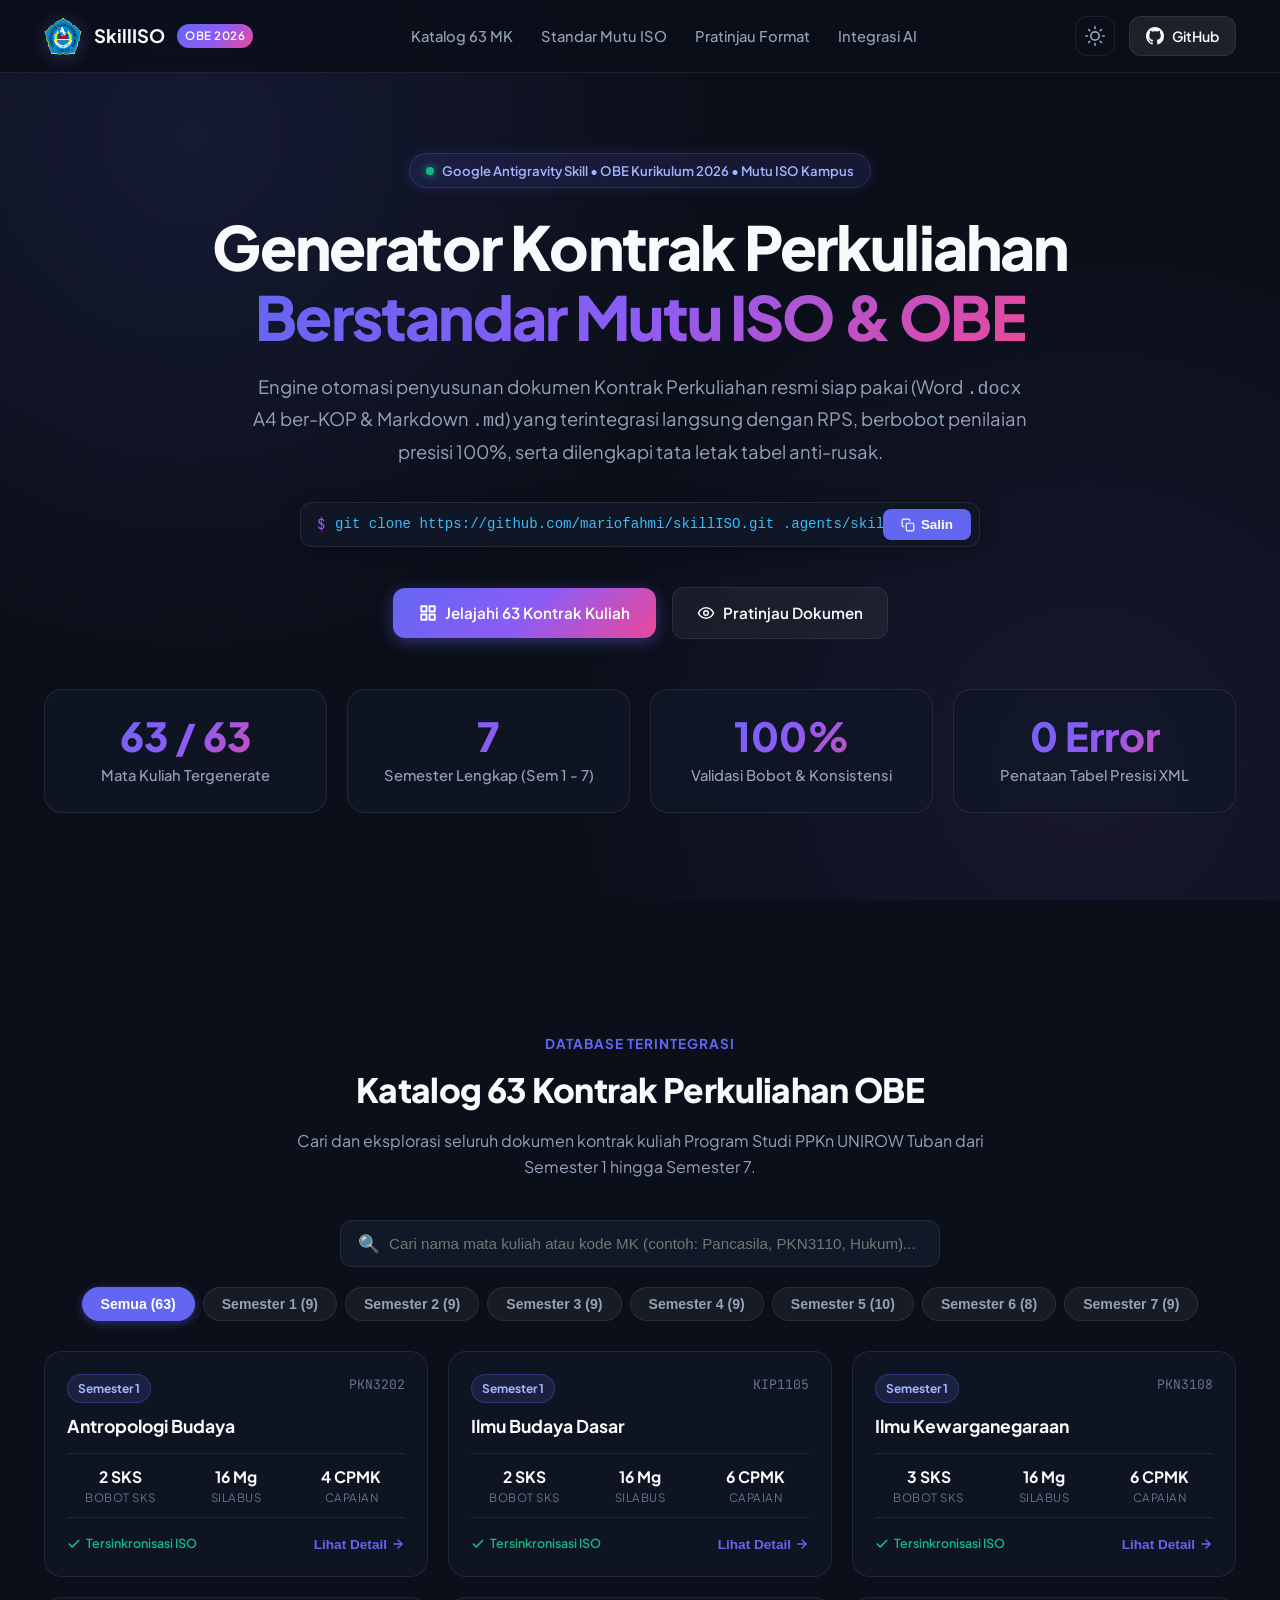
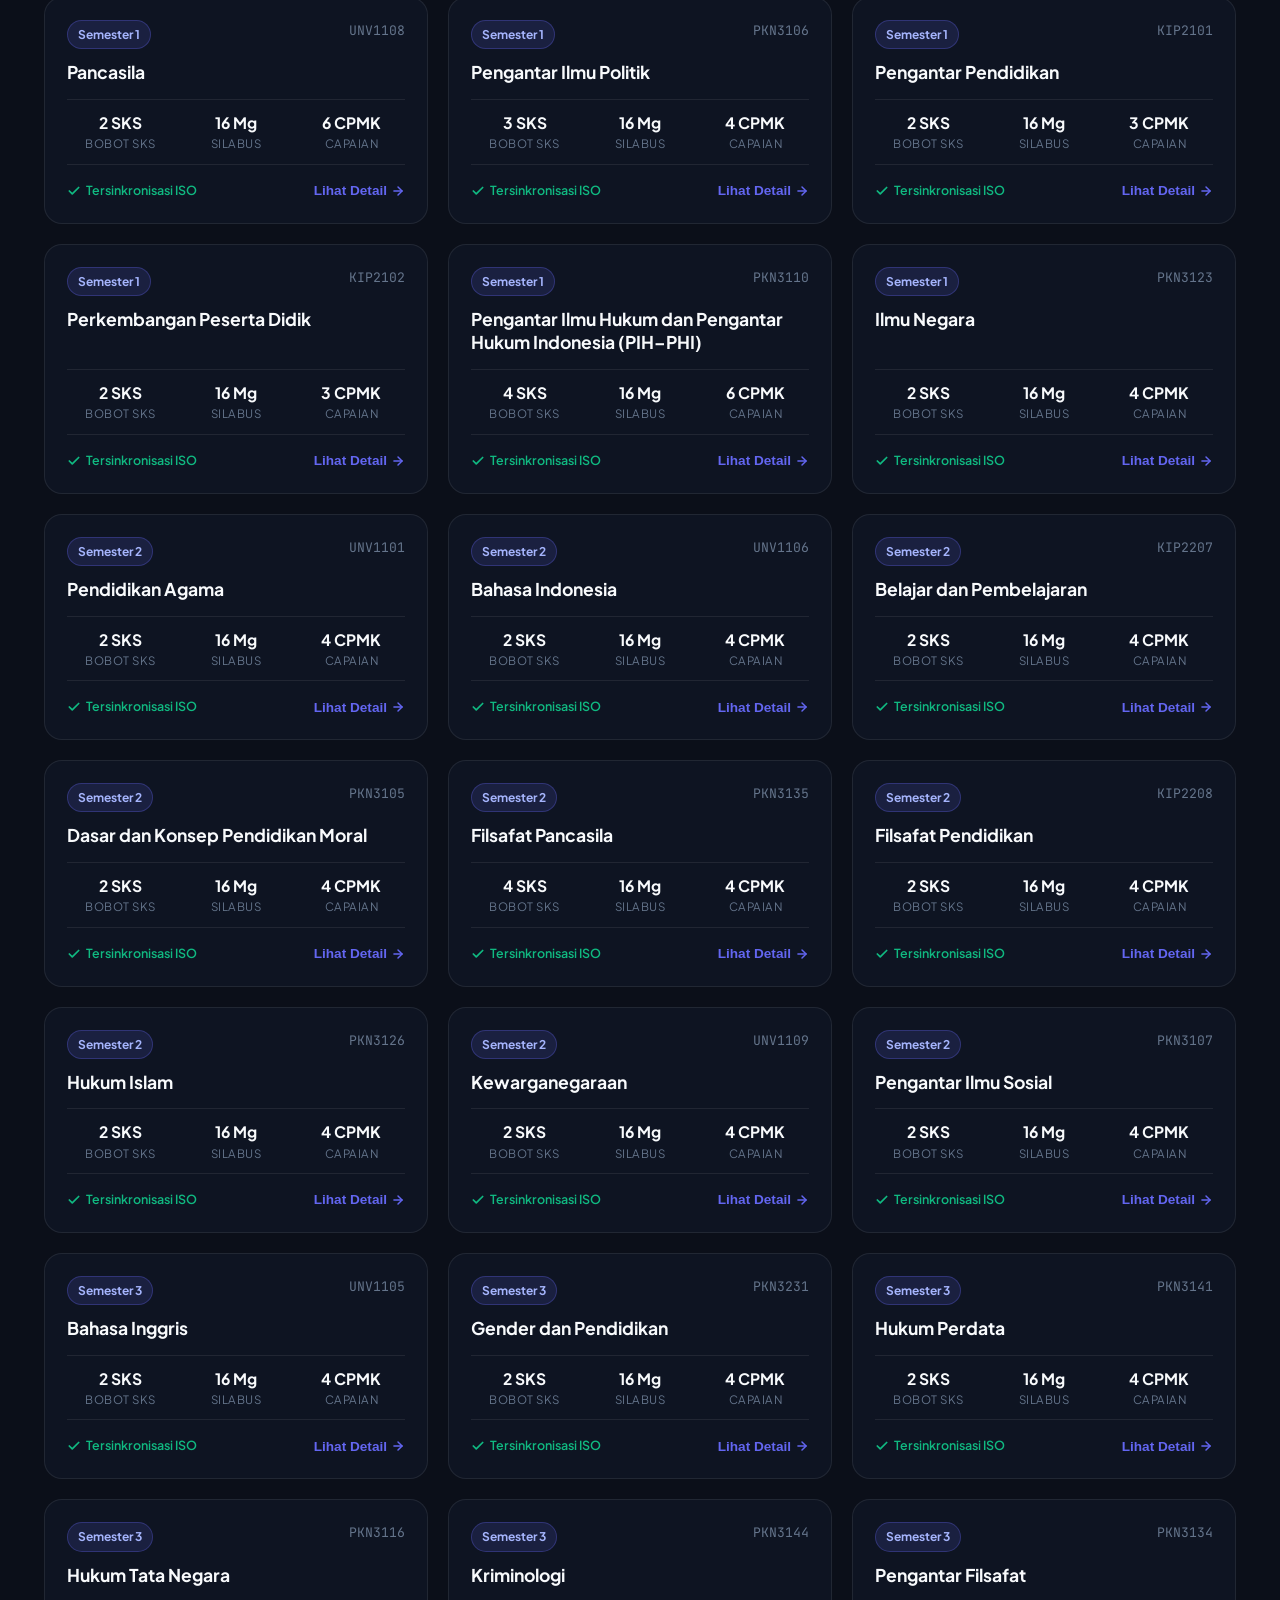
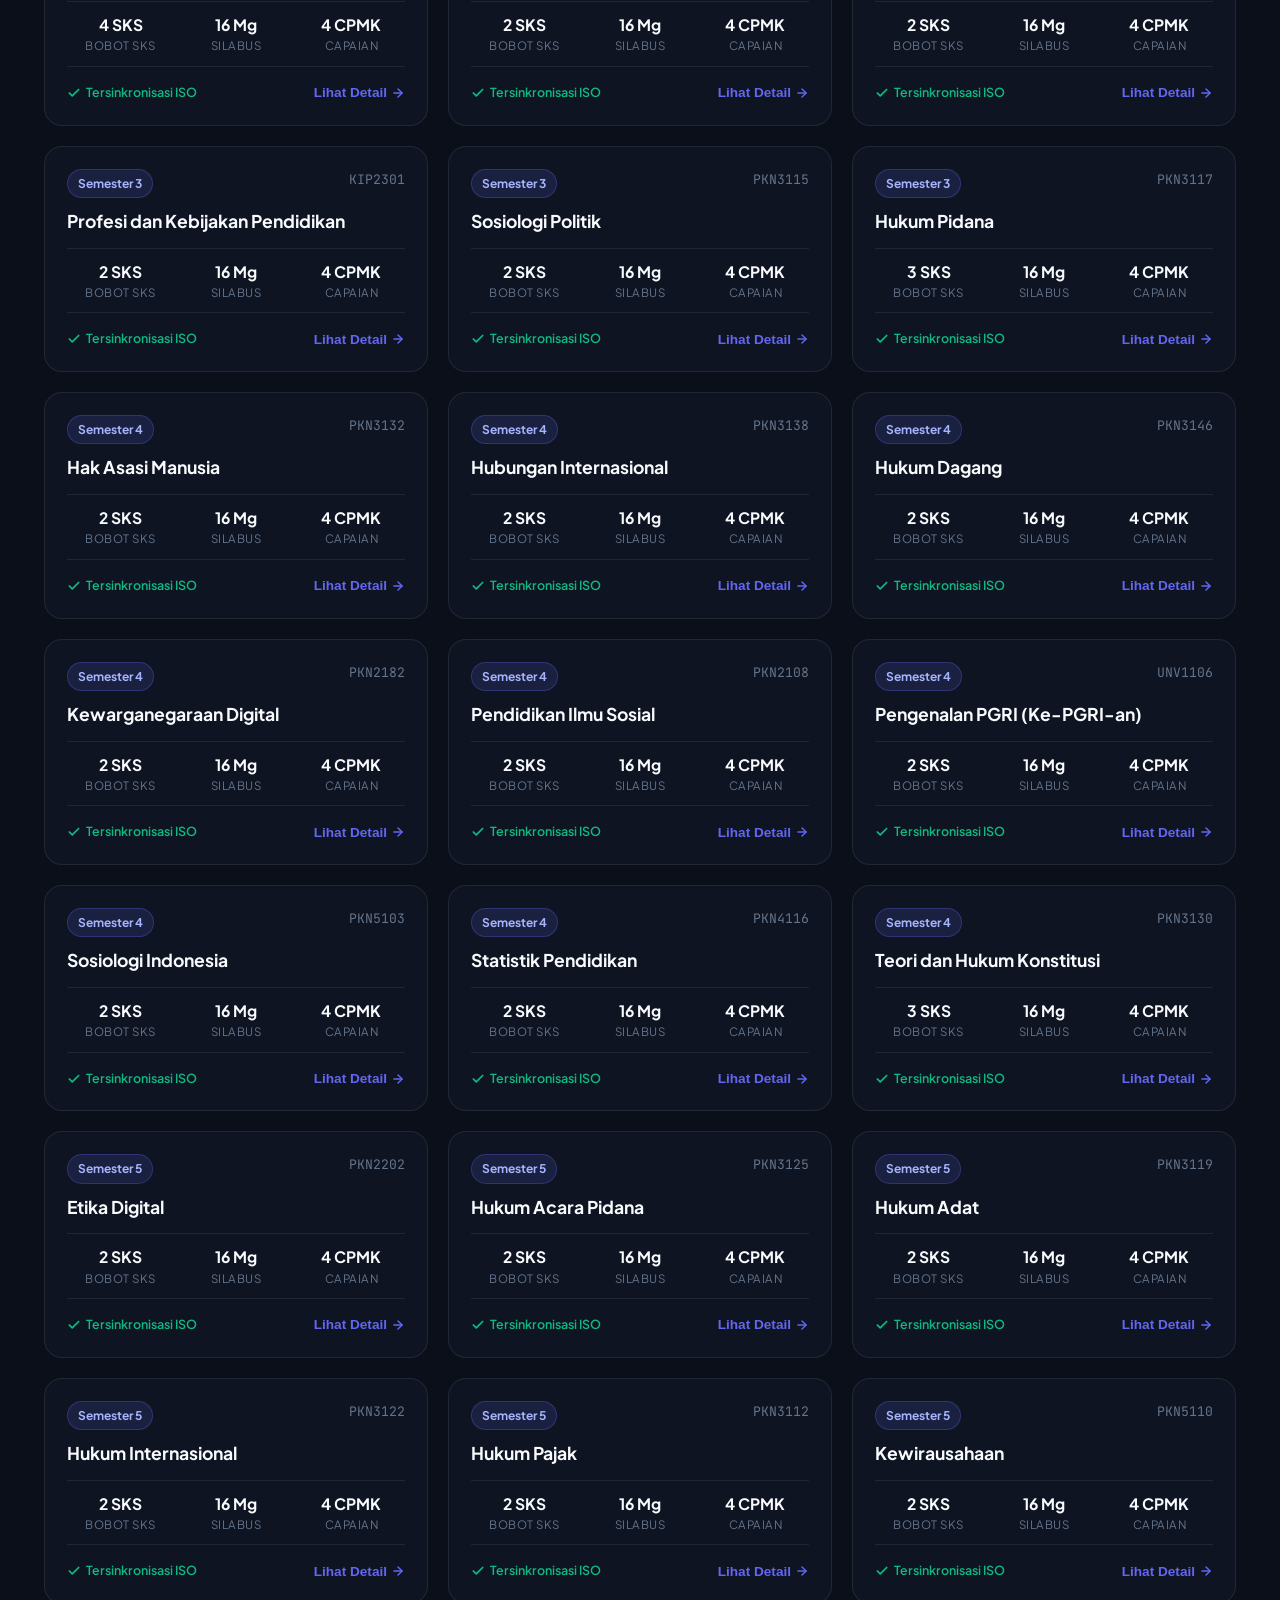
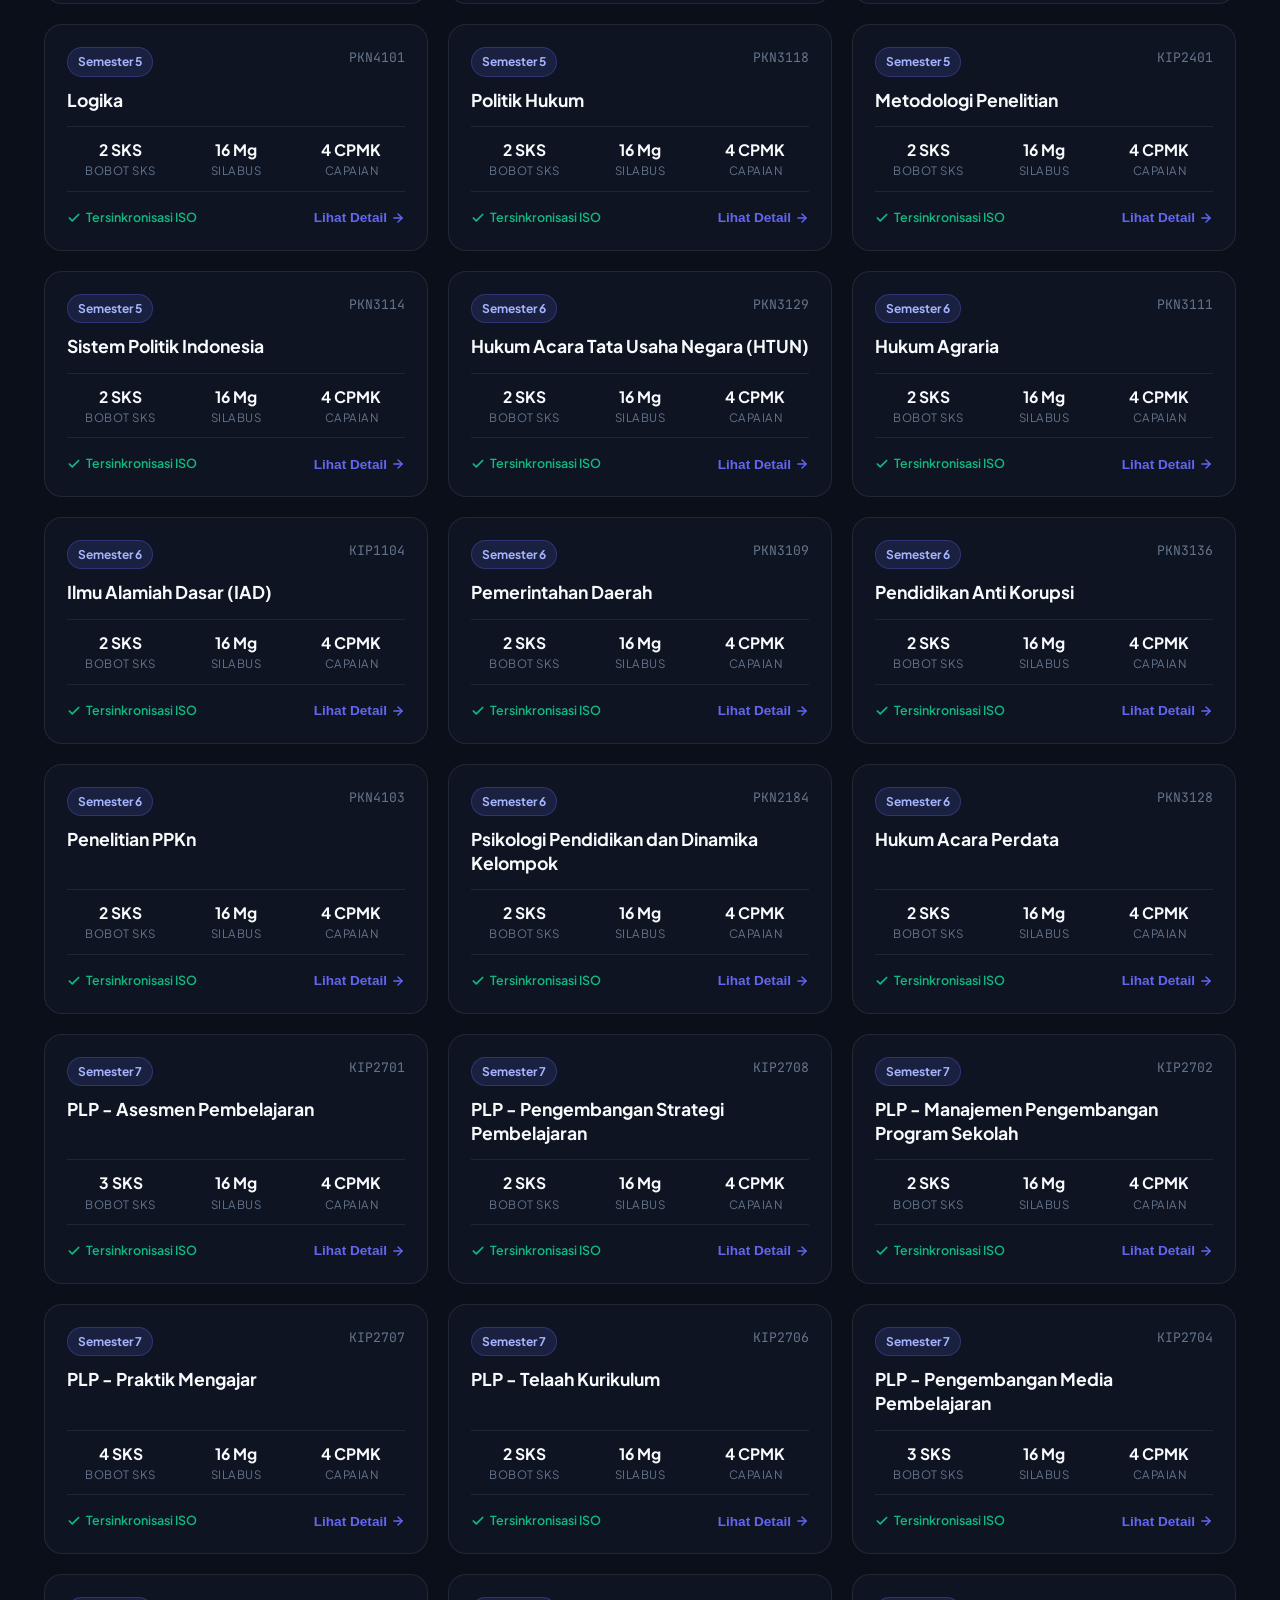
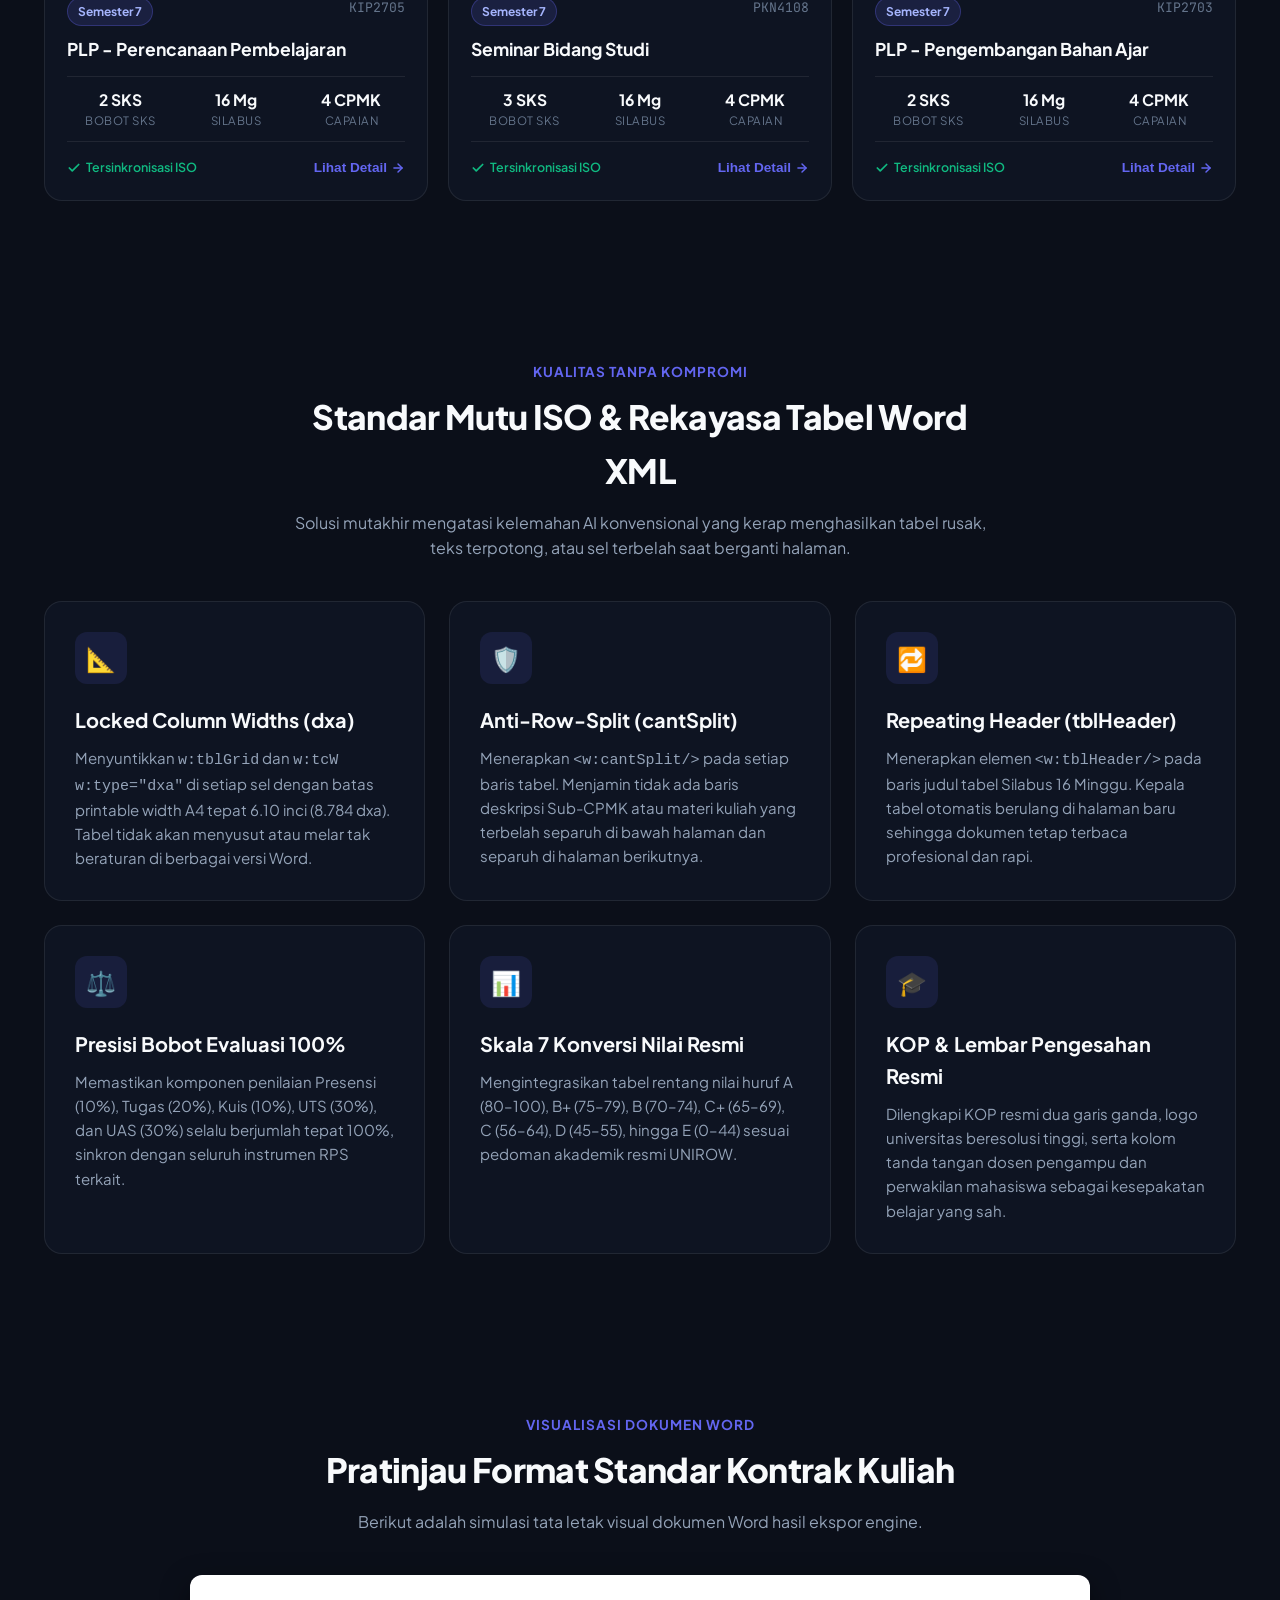
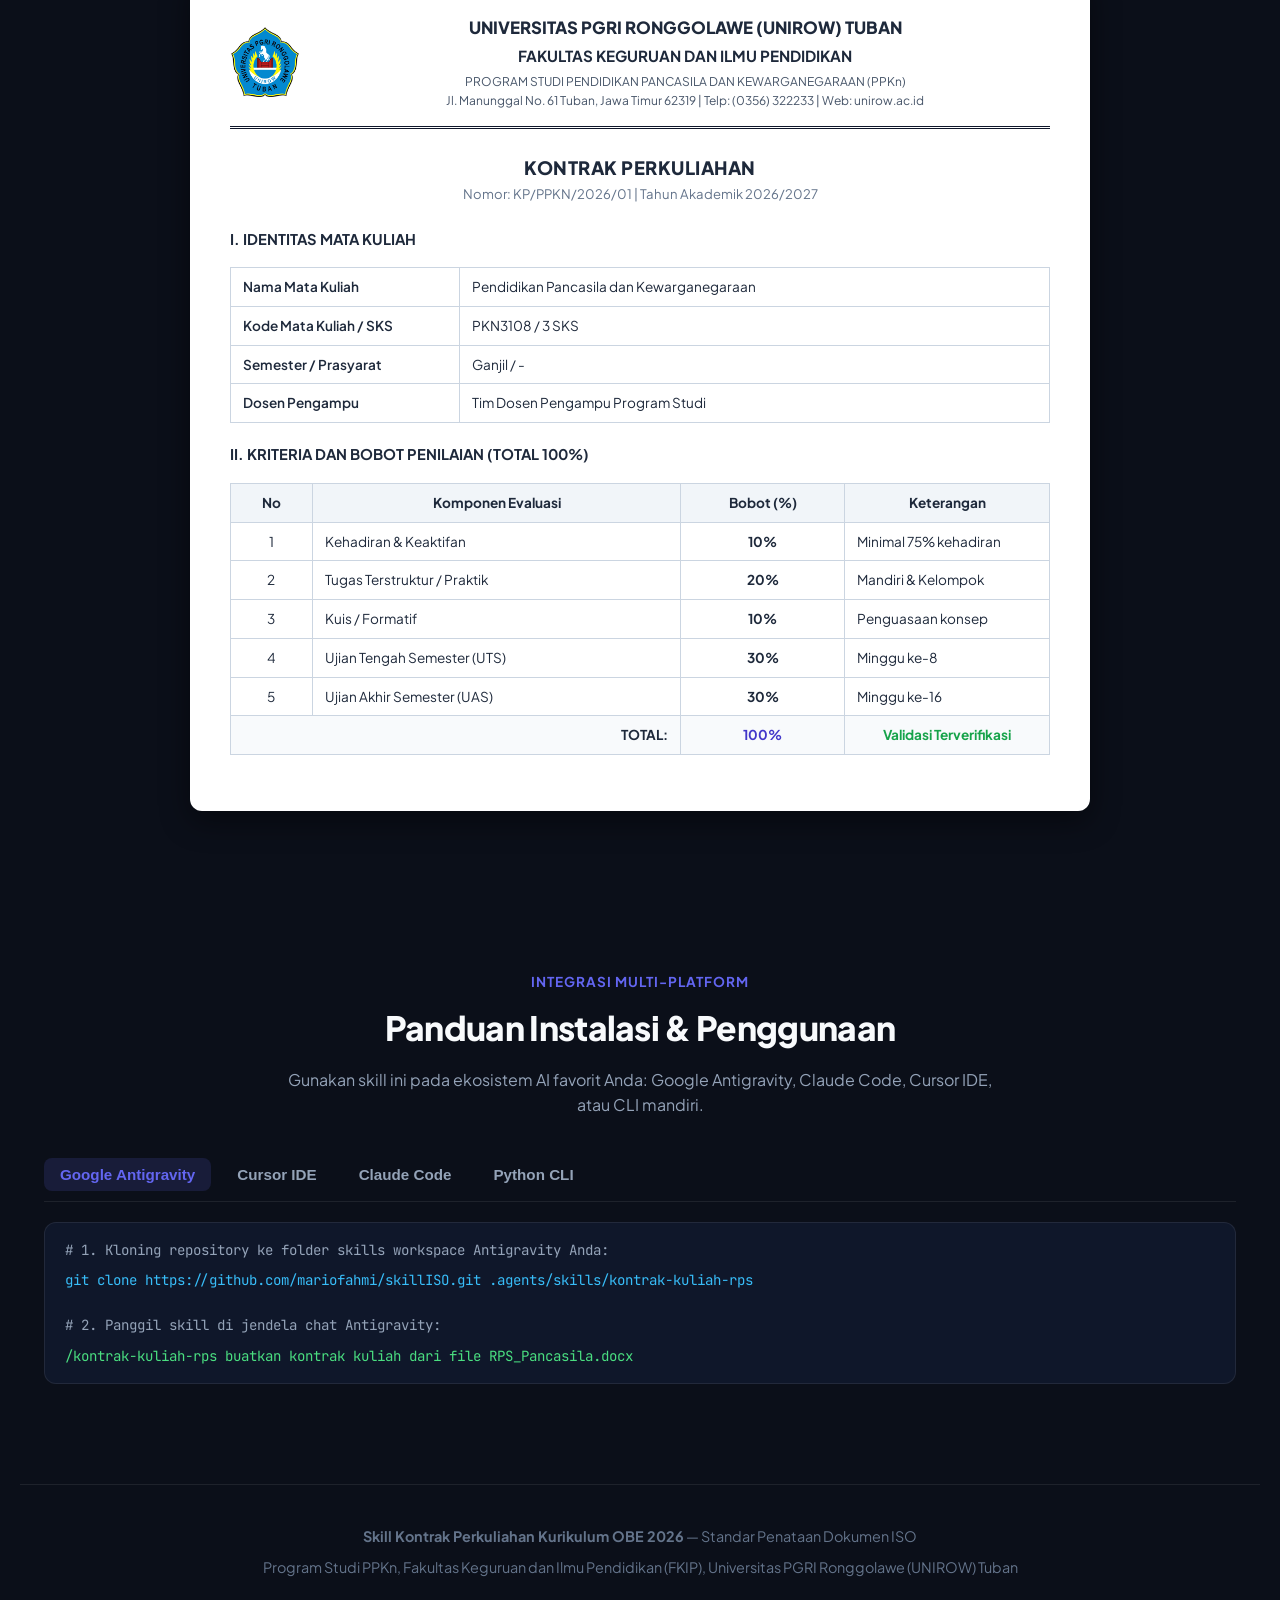
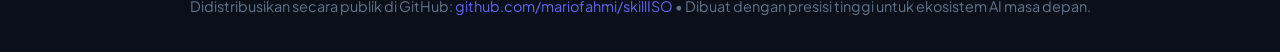
==== index.html @ 3cdfdacb "feat: deploy modern interactive web portal for skillISO to GitHub Pages" ====
<!DOCTYPE html>
<html lang="id" data-theme="dark">
<head>
  <meta charset="UTF-8">
  <meta name="viewport" content="width=device-width, initial-scale=1.0">
  <title>Skill Kontrak Perkuliahan OBE 2026 | Standar ISO UNIROW Tuban</title>
  <meta name="description" content="Skill Antigravity & AI Assistant untuk menyusun Dokumen Kontrak Perkuliahan OBE Kurikulum 2026 berstandar ISO dengan format Word XML presisi & Markdown selaras RPS.">
  
  <!-- Google Fonts -->
  <link rel="preconnect" href="https://fonts.googleapis.com">
  <link rel="preconnect" href="https://fonts.gstatic.com" crossorigin>
  <link href="https://fonts.googleapis.com/css2?family=JetBrains+Mono:wght@400;500;600&family=Plus+Jakarta+Sans:wght@400;500;600;700;800&display=swap" rel="stylesheet">
  
  <link rel="stylesheet" href="style.css">
</head>
<body>

  <!-- Navigation Bar -->
  <nav class="navbar">
    <div class="container nav-container">
      <a href="#" class="brand">
        <img src="assets/logo_unirow.png" alt="Logo UNIROW" class="brand-logo" onerror="this.style.display='none'">
        <span>SkillISO</span>
        <span class="brand-badge">OBE 2026</span>
      </a>

      <ul class="nav-links">
        <li><a href="#katalog">Katalog 63 MK</a></li>
        <li><a href="#standar-iso">Standar Mutu ISO</a></li>
        <li><a href="#pratinjau">Pratinjau Format</a></li>
        <li><a href="#panduan-ai">Integrasi AI</a></li>
      </ul>

      <div class="nav-actions">
        <button id="themeToggle" class="btn-icon" aria-label="Toggle Theme" type="button">
          <!-- Moon Icon SVG -->
          <svg width="20" height="20" viewBox="0 0 24 24" fill="none" stroke="currentColor" stroke-width="2" stroke-linecap="round" stroke-linejoin="round"><path d="M21 12.79A9 9 0 1 1 11.21 3 7 7 0 0 0 21 12.79z"></path></svg>
        </button>
        <a href="https://github.com/mariofahmi/skillISO" target="_blank" rel="noopener noreferrer" class="btn-github">
          <svg width="18" height="18" viewBox="0 0 24 24" fill="currentColor"><path d="M12 0C5.37 0 0 5.37 0 12c0 5.31 3.435 9.795 8.205 11.385.6.105.825-.255.825-.57 0-.285-.015-1.23-.015-2.235-3.015.555-3.795-.735-4.035-1.41-.135-.345-.72-1.41-1.23-1.695-.42-.225-1.02-.78-.015-.795.945-.015 1.62.87 1.845 1.23 1.08 1.815 2.805 1.305 3.495.99.105-.78.42-1.305.765-1.605-2.67-.3-5.46-1.335-5.46-5.925 0-1.305.465-2.385 1.23-3.225-.12-.3-.54-1.53.12-3.18 0 0 1.005-.315 3.3 1.23.96-.27 1.98-.405 3-.405s2.04.135 3 .405c2.295-1.56 3.3-1.23 3.3-1.23.66 1.65.24 2.88.12 3.18.765.84 1.23 1.905 1.23 3.225 0 4.605-2.805 5.625-5.475 5.925.435.375.81 1.095.81 2.22 0 1.605-.015 2.895-.015 3.3 0 .315.225.69.825.57A12.02 12.02 0 0024 12c0-6.63-5.37-12-12-12z"/></svg>
          <span>GitHub</span>
        </a>
      </div>
    </div>
  </nav>

  <!-- Hero Section -->
  <header class="hero">
    <div class="container">
      <div class="hero-pill">
        <span class="hero-pill-dot"></span>
        <span>Google Antigravity Skill • OBE Kurikulum 2026 • Mutu ISO Kampus</span>
      </div>

      <h1 class="hero-title">
        Generator Kontrak Perkuliahan <br>
        <span class="gradient-text">Berstandar Mutu ISO & OBE</span>
      </h1>

      <p class="hero-desc">
        Engine otomasi penyusunan dokumen Kontrak Perkuliahan resmi siap pakai (Word <code>.docx</code> A4 ber-KOP & Markdown <code>.md</code>) 
        yang terintegrasi langsung dengan RPS, berbobot penilaian presisi 100%, serta dilengkapi tata letak tabel anti-rusak.
      </p>

      <!-- Quick Install Box -->
      <div class="install-card">
        <div class="install-cmd">
          <span class="install-prompt">$</span>
          <code>git clone https://github.com/mariofahmi/skillISO.git .agents/skills/kontrak-kuliah-rps</code>
        </div>
        <button class="btn-copy" onclick="copyToClipboard('git clone https://github.com/mariofahmi/skillISO.git .agents/skills/kontrak-kuliah-rps', this)" type="button">
          <svg width="14" height="14" viewBox="0 0 24 24" fill="none" stroke="currentColor" stroke-width="2" stroke-linecap="round" stroke-linejoin="round"><rect x="9" y="9" width="13" height="13" rx="2" ry="2"></rect><path d="M5 15H4a2 2 0 0 1-2-2V4a2 2 0 0 1 2-2h9a2 2 0 0 1 2 2v1"></path></svg>
          Salin
        </button>
      </div>

      <div class="hero-actions">
        <a href="#katalog" class="btn-primary">
          <svg width="18" height="18" viewBox="0 0 24 24" fill="none" stroke="currentColor" stroke-width="2.5" stroke-linecap="round" stroke-linejoin="round"><rect x="3" y="3" width="7" height="7"></rect><rect x="14" y="3" width="7" height="7"></rect><rect x="14" y="14" width="7" height="7"></rect><rect x="3" y="14" width="7" height="7"></rect></svg>
          Jelajahi 63 Kontrak Kuliah
        </a>
        <a href="#pratinjau" class="btn-secondary">
          <svg width="18" height="18" viewBox="0 0 24 24" fill="none" stroke="currentColor" stroke-width="2" stroke-linecap="round" stroke-linejoin="round"><path d="M2 12s3-7 10-7 10 7 10 7-3 7-10 7-10-7-10-7Z"></path><circle cx="12" cy="12" r="3"></circle></svg>
          Pratinjau Dokumen
        </a>
      </div>

      <!-- Stats Grid -->
      <div class="stats-grid">
        <div class="stat-card">
          <div class="stat-num">63 / 63</div>
          <div class="stat-label">Mata Kuliah Tergenerate</div>
        </div>
        <div class="stat-card">
          <div class="stat-num">7</div>
          <div class="stat-label">Semester Lengkap (Sem 1 - 7)</div>
        </div>
        <div class="stat-card">
          <div class="stat-num">100%</div>
          <div class="stat-label">Validasi Bobot & Konsistensi</div>
        </div>
        <div class="stat-card">
          <div class="stat-num">0 Error</div>
          <div class="stat-label">Penataan Tabel Presisi XML</div>
        </div>
      </div>
    </div>
  </header>

  <!-- Section: Katalog 63 Mata Kuliah -->
  <section id="katalog" class="container" style="padding-top: 40px;">
    <div class="section-head">
      <div class="section-tag">Database Terintegrasi</div>
      <h2 class="section-title">Katalog 63 Kontrak Perkuliahan OBE</h2>
      <p class="section-desc">Cari dan eksplorasi seluruh dokumen kontrak kuliah Program Studi PPKn UNIROW Tuban dari Semester 1 hingga Semester 7.</p>
    </div>

    <!-- Explorer Controls -->
    <div class="explorer-controls">
      <div class="search-box">
        <span class="search-icon">🔍</span>
        <input type="text" id="searchInput" class="search-input" placeholder="Cari nama mata kuliah atau kode MK (contoh: Pancasila, PKN3110, Hukum)...">
      </div>

      <div class="semester-tabs">
        <button class="tab-btn active" data-sem="all">Semua (63)</button>
        <button class="tab-btn" data-sem="1">Semester 1 (9)</button>
        <button class="tab-btn" data-sem="2">Semester 2 (9)</button>
        <button class="tab-btn" data-sem="3">Semester 3 (9)</button>
        <button class="tab-btn" data-sem="4">Semester 4 (9)</button>
        <button class="tab-btn" data-sem="5">Semester 5 (10)</button>
        <button class="tab-btn" data-sem="6">Semester 6 (8)</button>
        <button class="tab-btn" data-sem="7">Semester 7 (9)</button>
      </div>
    </div>

    <!-- Course Cards Grid -->
    <div id="courseGrid" class="course-grid">
      <!-- Dynamic Javascript Content -->
    </div>
  </section>

  <!-- Section: Standar Mutu ISO -->
  <section id="standar-iso" class="container" style="padding-top: 80px;">
    <div class="section-head">
      <div class="section-tag">Kualitas Tanpa Kompromi</div>
      <h2 class="section-title">Standar Mutu ISO & Rekayasa Tabel Word XML</h2>
      <p class="section-desc">Solusi mutakhir mengatasi kelemahan AI konvensional yang kerap menghasilkan tabel rusak, teks terpotong, atau sel terbelah saat berganti halaman.</p>
    </div>

    <div class="feature-grid">
      <div class="feature-card">
        <div class="feature-icon">📐</div>
        <h3 class="feature-title">Locked Column Widths (dxa)</h3>
        <p class="feature-text">
          Menyuntikkan <code>w:tblGrid</code> dan <code>w:tcW w:type="dxa"</code> di setiap sel dengan batas printable width A4 tepat 6.10 inci (8.784 dxa). Tabel tidak akan menyusut atau melar tak beraturan di berbagai versi Word.
        </p>
      </div>

      <div class="feature-card">
        <div class="feature-icon">🛡️</div>
        <h3 class="feature-title">Anti-Row-Split (cantSplit)</h3>
        <p class="feature-text">
          Menerapkan <code>&lt;w:cantSplit/&gt;</code> pada setiap baris tabel. Menjamin tidak ada baris deskripsi Sub-CPMK atau materi kuliah yang terbelah separuh di bawah halaman dan separuh di halaman berikutnya.
        </p>
      </div>

      <div class="feature-card">
        <div class="feature-icon">🔁</div>
        <h3 class="feature-title">Repeating Header (tblHeader)</h3>
        <p class="feature-text">
          Menerapkan elemen <code>&lt;w:tblHeader/&gt;</code> pada baris judul tabel Silabus 16 Minggu. Kepala tabel otomatis berulang di halaman baru sehingga dokumen tetap terbaca profesional dan rapi.
        </p>
      </div>

      <div class="feature-card">
        <div class="feature-icon">⚖️</div>
        <h3 class="feature-title">Presisi Bobot Evaluasi 100%</h3>
        <p class="feature-text">
          Memastikan komponen penilaian Presensi (10%), Tugas (20%), Kuis (10%), UTS (30%), dan UAS (30%) selalu berjumlah tepat 100%, sinkron dengan seluruh instrumen RPS terkait.
        </p>
      </div>

      <div class="feature-card">
        <div class="feature-icon">📊</div>
        <h3 class="feature-title">Skala 7 Konversi Nilai Resmi</h3>
        <p class="feature-text">
          Mengintegrasikan tabel rentang nilai huruf A (80–100), B+ (75–79), B (70–74), C+ (65–69), C (56–64), D (45–55), hingga E (0–44) sesuai pedoman akademik resmi UNIROW.
        </p>
      </div>

      <div class="feature-card">
        <div class="feature-icon">🎓</div>
        <h3 class="feature-title">KOP & Lembar Pengesahan Resmi</h3>
        <p class="feature-text">
          Dilengkapi KOP resmi dua garis ganda, logo universitas beresolusi tinggi, serta kolom tanda tangan dosen pengampu dan perwakilan mahasiswa sebagai kesepakatan belajar yang sah.
        </p>
      </div>
    </div>
  </section>

  <!-- Section: Pratinjau Dokumen -->
  <section id="pratinjau" class="container" style="padding-top: 80px;">
    <div class="section-head">
      <div class="section-tag">Visualisasi Dokumen Word</div>
      <h2 class="section-title">Pratinjau Format Standar Kontrak Kuliah</h2>
      <p class="section-desc">Berikut adalah simulasi tata letak visual dokumen Word hasil ekspor engine.</p>
    </div>

    <div class="preview-window">
      <!-- KOP -->
      <div class="preview-kop">
        <img src="assets/logo_unirow.png" alt="UNIROW" class="preview-logo" onerror="this.src='https://via.placeholder.com/70?text=LOGO'">
        <div class="preview-kop-text">
          <h3>UNIVERSITAS PGRI RONGGOLAWE (UNIROW) TUBAN</h3>
          <h4>FAKULTAS KEGURUAN DAN ILMU PENDIDIKAN</h4>
          <p>PROGRAM STUDI PENDIDIKAN PANCASILA DAN KEWARGANEGARAAN (PPKn)</p>
          <p>Jl. Manunggal No. 61 Tuban, Jawa Timur 62319 | Telp: (0356) 322233 | Web: unirow.ac.id</p>
        </div>
      </div>

      <div style="text-align: center; margin-bottom: 24px;">
        <h2 style="font-size: 1.15rem; font-weight: 800; letter-spacing: 0.5px;">KONTRAK PERKULIAHAN</h2>
        <p style="font-size: 0.82rem; color: #64748b;">Nomor: KP/PPKN/2026/01 | Tahun Akademik 2026/2027</p>
      </div>

      <h4 style="font-size: 0.92rem; font-weight: 700; margin-bottom: 8px;">I. IDENTITAS MATA KULIAH</h4>
      <table class="preview-table">
        <tr><td style="width: 28%; font-weight: 600;">Nama Mata Kuliah</td><td>Pendidikan Pancasila dan Kewarganegaraan</td></tr>
        <tr><td style="font-weight: 600;">Kode Mata Kuliah / SKS</td><td>PKN3108 / 3 SKS</td></tr>
        <tr><td style="font-weight: 600;">Semester / Prasyarat</td><td>Ganjil / -</td></tr>
        <tr><td style="font-weight: 600;">Dosen Pengampu</td><td>Tim Dosen Pengampu Program Studi</td></tr>
      </table>

      <h4 style="font-size: 0.92rem; font-weight: 700; margin-top: 20px; margin-bottom: 8px;">II. KRITERIA DAN BOBOT PENILAIAN (TOTAL 100%)</h4>
      <table class="preview-table">
        <thead>
          <tr>
            <th style="width: 10%;">No</th>
            <th style="width: 45%;">Komponen Evaluasi</th>
            <th style="width: 20%;">Bobot (%)</th>
            <th style="width: 25%;">Keterangan</th>
          </tr>
        </thead>
        <tbody>
          <tr><td style="text-align: center;">1</td><td>Kehadiran & Keaktifan</td><td style="text-align: center; font-weight: 700;">10%</td><td>Minimal 75% kehadiran</td></tr>
          <tr><td style="text-align: center;">2</td><td>Tugas Terstruktur / Praktik</td><td style="text-align: center; font-weight: 700;">20%</td><td>Mandiri & Kelompok</td></tr>
          <tr><td style="text-align: center;">3</td><td>Kuis / Formatif</td><td style="text-align: center; font-weight: 700;">10%</td><td>Penguasaan konsep</td></tr>
          <tr><td style="text-align: center;">4</td><td>Ujian Tengah Semester (UTS)</td><td style="text-align: center; font-weight: 700;">30%</td><td>Minggu ke-8</td></tr>
          <tr><td style="text-align: center;">5</td><td>Ujian Akhir Semester (UAS)</td><td style="text-align: center; font-weight: 700;">30%</td><td>Minggu ke-16</td></tr>
          <tr style="background: #f8fafc; font-weight: 700;">
            <td colspan="2" style="text-align: right;">TOTAL:</td>
            <td style="text-align: center; color: #4338ca;">100%</td>
            <td style="text-align: center; color: #16a34a;">Validasi Terverifikasi</td>
          </tr>
        </tbody>
      </table>
    </div>
  </section>

  <!-- Section: Panduan Integrasi AI -->
  <section id="panduan-ai" class="container" style="padding-top: 80px;">
    <div class="section-head">
      <div class="section-tag">Integrasi Multi-Platform</div>
      <h2 class="section-title">Panduan Instalasi & Penggunaan</h2>
      <p class="section-desc">Gunakan skill ini pada ekosistem AI favorit Anda: Google Antigravity, Claude Code, Cursor IDE, atau CLI mandiri.</p>
    </div>

    <div class="guide-tabs">
      <button class="guide-tab-btn active" data-target="guide-antigravity">Google Antigravity</button>
      <button class="guide-tab-btn" data-target="guide-cursor">Cursor IDE</button>
      <button class="guide-tab-btn" data-target="guide-claude">Claude Code</button>
      <button class="guide-tab-btn" data-target="guide-python">Python CLI</button>
    </div>

    <div id="guide-antigravity" class="guide-content">
      <div class="code-block">
        <p style="color: #94a3b8; margin-bottom: 8px;"># 1. Kloning repository ke folder skills workspace Antigravity Anda:</p>
        <span style="color: #38bdf8;">git clone https://github.com/mariofahmi/skillISO.git .agents/skills/kontrak-kuliah-rps</span>
        <br><br>
        <p style="color: #94a3b8; margin-bottom: 8px;"># 2. Panggil skill di jendela chat Antigravity:</p>
        <span style="color: #4ade80;">/kontrak-kuliah-rps buatkan kontrak kuliah dari file RPS_Pancasila.docx</span>
      </div>
    </div>

    <div id="guide-cursor" class="guide-content" style="display: none;">
      <div class="code-block">
        <p style="color: #94a3b8; margin-bottom: 8px;"># Pasang di Cursor IDE (.cursorrules atau workspace rules):</p>
        <span style="color: #38bdf8;">git clone https://github.com/mariofahmi/skillISO.git .cursor/skills/kontrak-kuliah-rps</span>
        <br><br>
        <p style="color: #94a3b8; margin-bottom: 8px;"># Minta Cursor Composer menyusun dokumen:</p>
        <span style="color: #4ade80;">Berdasarkan instruksi di SKILL.md, buatkan berkas kontrak kuliah ber-KOP resmi untuk seluruh silabus semester ini.</span>
      </div>
    </div>

    <div id="guide-claude" class="guide-content" style="display: none;">
      <div class="code-block">
        <p style="color: #94a3b8; margin-bottom: 8px;"># Pasang di Claude Code CLI:</p>
        <span style="color: #38bdf8;">git clone https://github.com/mariofahmi/skillISO.git ~/.claude/skills/kontrak-kuliah-rps</span>
      </div>
    </div>

    <div id="guide-python" class="guide-content" style="display: none;">
      <div class="code-block">
        <p style="color: #94a3b8; margin-bottom: 8px;"># Jalankan engine langsung via terminal Python:</p>
        <span style="color: #38bdf8;">python scripts/build_kontrak.py --rps "path/ke/RPS.docx" --out "output/"</span>
        <br><br>
        <p style="color: #94a3b8; margin-bottom: 8px;"># Atau jalankan batch untuk seluruh RPS sekaligus:</p>
        <span style="color: #38bdf8;">python scripts/batch_generate_all.py</span>
      </div>
    </div>
  </section>

  <!-- Modal Overlay -->
  <div id="modalOverlay" class="modal-overlay" onclick="if(event.target === this) closeModal()">
    <div class="modal-content">
      <button class="modal-close" onclick="closeModal()" aria-label="Tutup Modal" type="button">✕</button>
      <div id="modalDetail">
        <!-- Dynamic Modal Content -->
      </div>
    </div>
  </div>

  <!-- Footer -->
  <footer class="footer container">
    <p style="margin-bottom: 8px;">
      <strong>Skill Kontrak Perkuliahan Kurikulum OBE 2026</strong> — Standar Penataan Dokumen ISO
    </p>
    <p style="margin-bottom: 16px;">
      Program Studi PPKn, Fakultas Keguruan dan Ilmu Pendidikan (FKIP), Universitas PGRI Ronggolawe (UNIROW) Tuban
    </p>
    <p>
      Didistribusikan secara publik di GitHub: 
      <a href="https://github.com/mariofahmi/skillISO" target="_blank" rel="noopener noreferrer">github.com/mariofahmi/skillISO</a> 
      • Dibuat dengan presisi tinggi untuk ekosistem AI masa depan.
    </p>
  </footer>

  <script src="app.js"></script>
</body>
</html>
---- style.css ----
/* ==========================================================================
   SKILL KONTRAK PERKULIAHAN OBE - MODERN DESIGN SYSTEM
   Universitas PGRI Ronggolawe (UNIROW) Tuban
   ========================================================================== */

:root {
  --font-sans: 'Plus Jakarta Sans', 'Inter', -apple-system, BlinkMacSystemFont, 'Segoe UI', Roboto, sans-serif;
  --font-mono: 'JetBrains Mono', 'Fira Code', Consolas, monospace;
  
  /* Color Palette - Executive Dark */
  --bg-primary: #0b0f19;
  --bg-secondary: #111827;
  --bg-card: rgba(17, 24, 39, 0.7);
  --bg-card-hover: rgba(30, 41, 59, 0.8);
  --border-color: rgba(255, 255, 255, 0.08);
  --border-glow: rgba(99, 102, 241, 0.25);
  
  --text-primary: #f8fafc;
  --text-secondary: #94a3b8;
  --text-muted: #64748b;
  
  --accent-primary: #6366f1;
  --accent-secondary: #8b5cf6;
  --accent-gradient: linear-gradient(135deg, #6366f1 0%, #8b5cf6 50%, #ec4899 100%);
  --accent-glow: rgba(99, 102, 241, 0.35);
  
  --success: #10b981;
  --success-glow: rgba(16, 185, 129, 0.2);
  --warning: #f59e0b;
  --info: #06b6d4;
  
  --radius-sm: 8px;
  --radius-md: 12px;
  --radius-lg: 18px;
  --radius-xl: 24px;
  
  --shadow-sm: 0 2px 4px rgba(0, 0, 0, 0.2);
  --shadow-md: 0 4px 20px rgba(0, 0, 0, 0.3);
  --shadow-lg: 0 10px 30px rgba(0, 0, 0, 0.45);
  --shadow-glow: 0 0 25px var(--accent-glow);
  
  --transition: all 0.25s cubic-bezier(0.16, 1, 0.3, 1);
}

[data-theme="light"] {
  --bg-primary: #f8fafc;
  --bg-secondary: #ffffff;
  --bg-card: rgba(255, 255, 255, 0.85);
  --bg-card-hover: rgba(255, 255, 255, 1);
  --border-color: rgba(226, 232, 240, 0.9);
  --border-glow: rgba(99, 102, 241, 0.3);
  
  --text-primary: #0f172a;
  --text-secondary: #475569;
  --text-muted: #94a3b8;
  
  --accent-glow: rgba(99, 102, 241, 0.15);
  --shadow-md: 0 4px 20px rgba(0, 0, 0, 0.06);
  --shadow-lg: 0 10px 30px rgba(0, 0, 0, 0.1);
}

*, *::before, *::after {
  box-sizing: border-box;
  margin: 0;
  padding: 0;
}

body {
  font-family: var(--font-sans);
  background-color: var(--bg-primary);
  color: var(--text-primary);
  line-height: 1.6;
  overflow-x: hidden;
  transition: background-color 0.3s ease, color 0.3s ease;
  background-image: 
    radial-gradient(circle at 15% 15%, rgba(99, 102, 241, 0.12) 0%, transparent 40%),
    radial-gradient(circle at 85% 85%, rgba(139, 92, 246, 0.1) 0%, transparent 40%);
  background-attachment: fixed;
}

/* Glassmorphism utility */
.glass-panel {
  background: var(--bg-card);
  backdrop-filter: blur(14px);
  -webkit-backdrop-filter: blur(14px);
  border: 1px solid var(--border-color);
  border-radius: var(--radius-lg);
}

/* Container */
.container {
  max-width: 1240px;
  margin: 0 auto;
  padding: 0 24px;
}

/* Navigation Header */
.navbar {
  position: sticky;
  top: 0;
  z-index: 100;
  background: rgba(11, 15, 25, 0.85);
  backdrop-filter: blur(16px);
  -webkit-backdrop-filter: blur(16px);
  border-bottom: 1px solid var(--border-color);
  transition: var(--transition);
}

[data-theme="light"] .navbar {
  background: rgba(248, 250, 252, 0.85);
}

.nav-container {
  display: flex;
  align-items: center;
  justify-content: space-between;
  height: 72px;
}

.brand {
  display: flex;
  align-items: center;
  gap: 12px;
  text-decoration: none;
  color: var(--text-primary);
  font-weight: 700;
  font-size: 1.15rem;
}

.brand-logo {
  width: 38px;
  height: 38px;
  object-fit: contain;
  filter: drop-shadow(0 2px 8px rgba(99, 102, 241, 0.3));
}

.brand-badge {
  background: var(--accent-gradient);
  color: #ffffff;
  font-size: 0.72rem;
  padding: 3px 8px;
  border-radius: 999px;
  font-weight: 600;
  letter-spacing: 0.5px;
}

.nav-links {
  display: flex;
  align-items: center;
  gap: 28px;
  list-style: none;
}

.nav-links a {
  text-decoration: none;
  color: var(--text-secondary);
  font-size: 0.92rem;
  font-weight: 500;
  transition: var(--transition);
}

.nav-links a:hover {
  color: var(--accent-primary);
}

.nav-actions {
  display: flex;
  align-items: center;
  gap: 14px;
}

.btn-icon {
  background: transparent;
  border: 1px solid var(--border-color);
  color: var(--text-secondary);
  width: 40px;
  height: 40px;
  border-radius: var(--radius-md);
  display: inline-flex;
  align-items: center;
  justify-content: center;
  cursor: pointer;
  transition: var(--transition);
}

.btn-icon:hover {
  color: var(--text-primary);
  border-color: var(--accent-primary);
  background: rgba(99, 102, 241, 0.1);
}

.btn-github {
  display: inline-flex;
  align-items: center;
  gap: 8px;
  background: rgba(255, 255, 255, 0.08);
  border: 1px solid var(--border-color);
  color: var(--text-primary);
  padding: 8px 16px;
  border-radius: var(--radius-md);
  text-decoration: none;
  font-size: 0.88rem;
  font-weight: 600;
  transition: var(--transition);
}

.btn-github:hover {
  background: var(--accent-primary);
  color: #ffffff;
  border-color: var(--accent-primary);
  box-shadow: var(--shadow-glow);
}

/* Hero Section */
.hero {
  padding: 80px 0 50px;
  text-align: center;
  position: relative;
}

.hero-pill {
  display: inline-flex;
  align-items: center;
  gap: 8px;
  padding: 6px 16px;
  background: rgba(99, 102, 241, 0.12);
  border: 1px solid var(--border-glow);
  border-radius: 999px;
  font-size: 0.82rem;
  font-weight: 600;
  color: #a5b4fc;
  margin-bottom: 24px;
  box-shadow: 0 0 15px rgba(99, 102, 241, 0.15);
}

.hero-pill-dot {
  width: 8px;
  height: 8px;
  background: var(--success);
  border-radius: 50%;
  box-shadow: 0 0 8px var(--success);
}

.hero-title {
  font-size: clamp(2.4rem, 5vw, 3.8rem);
  font-weight: 800;
  letter-spacing: -0.03em;
  line-height: 1.15;
  margin-bottom: 20px;
}

.gradient-text {
  background: var(--accent-gradient);
  -webkit-background-clip: text;
  -webkit-text-fill-color: transparent;
}

.hero-desc {
  font-size: 1.15rem;
  color: var(--text-secondary);
  max-width: 780px;
  margin: 0 auto 36px;
}

/* Quick Install Box */
.install-card {
  max-width: 680px;
  margin: 0 auto 40px;
  background: rgba(17, 24, 39, 0.9);
  border: 1px solid var(--border-color);
  border-radius: var(--radius-md);
  padding: 6px 8px 6px 16px;
  display: flex;
  align-items: center;
  justify-content: space-between;
  box-shadow: var(--shadow-md);
  transition: var(--transition);
}

.install-card:hover {
  border-color: var(--accent-primary);
  box-shadow: var(--shadow-glow);
}

.install-cmd {
  font-family: var(--font-mono);
  font-size: 0.88rem;
  color: #38bdf8;
  display: flex;
  align-items: center;
  gap: 10px;
  overflow-x: auto;
  white-space: nowrap;
}

.install-prompt {
  color: #a855f7;
  user-select: none;
}

.btn-copy {
  background: var(--accent-primary);
  color: #ffffff;
  border: none;
  padding: 8px 18px;
  border-radius: var(--radius-sm);
  font-size: 0.84rem;
  font-weight: 600;
  cursor: pointer;
  display: inline-flex;
  align-items: center;
  gap: 6px;
  transition: var(--transition);
  flex-shrink: 0;
}

.btn-copy:hover {
  background: var(--accent-secondary);
  transform: translateY(-1px);
}

.hero-actions {
  display: flex;
  align-items: center;
  justify-content: center;
  gap: 16px;
  flex-wrap: wrap;
}

.btn-primary {
  background: var(--accent-gradient);
  color: #ffffff;
  border: none;
  padding: 13px 26px;
  border-radius: var(--radius-md);
  font-size: 0.95rem;
  font-weight: 600;
  text-decoration: none;
  cursor: pointer;
  display: inline-flex;
  align-items: center;
  gap: 8px;
  box-shadow: 0 4px 15px rgba(99, 102, 241, 0.4);
  transition: var(--transition);
}

.btn-primary:hover {
  transform: translateY(-2px);
  box-shadow: 0 8px 25px rgba(99, 102, 241, 0.6);
}

.btn-secondary {
  background: rgba(255, 255, 255, 0.05);
  border: 1px solid var(--border-color);
  color: var(--text-primary);
  padding: 13px 24px;
  border-radius: var(--radius-md);
  font-size: 0.95rem;
  font-weight: 600;
  text-decoration: none;
  display: inline-flex;
  align-items: center;
  gap: 8px;
  transition: var(--transition);
}

.btn-secondary:hover {
  background: rgba(255, 255, 255, 0.1);
  border-color: var(--text-muted);
}

/* Stats Section */
.stats-grid {
  display: grid;
  grid-template-columns: repeat(auto-fit, minmax(220px, 1fr));
  gap: 20px;
  margin: 50px 0;
}

.stat-card {
  padding: 24px;
  text-align: center;
  border-radius: var(--radius-lg);
  background: var(--bg-card);
  border: 1px solid var(--border-color);
  transition: var(--transition);
}

.stat-card:hover {
  transform: translateY(-3px);
  border-color: var(--border-glow);
  box-shadow: var(--shadow-md);
}

.stat-num {
  font-size: 2.5rem;
  font-weight: 800;
  background: var(--accent-gradient);
  -webkit-background-clip: text;
  -webkit-text-fill-color: transparent;
  line-height: 1.1;
  margin-bottom: 6px;
}

.stat-label {
  font-size: 0.92rem;
  color: var(--text-secondary);
  font-weight: 500;
}

/* Section Header */
.section-head {
  text-align: center;
  max-width: 720px;
  margin: 80px auto 40px;
}

.section-tag {
  color: var(--accent-primary);
  font-weight: 700;
  font-size: 0.85rem;
  text-transform: uppercase;
  letter-spacing: 1px;
  margin-bottom: 8px;
}

.section-title {
  font-size: 2.1rem;
  font-weight: 800;
  letter-spacing: -0.02em;
  margin-bottom: 12px;
}

.section-desc {
  font-size: 1rem;
  color: var(--text-secondary);
}

/* Feature Grid */
.feature-grid {
  display: grid;
  grid-template-columns: repeat(auto-fit, minmax(320px, 1fr));
  gap: 24px;
}

.feature-card {
  padding: 30px;
  border-radius: var(--radius-lg);
  background: var(--bg-card);
  border: 1px solid var(--border-color);
  transition: var(--transition);
  position: relative;
  overflow: hidden;
}

.feature-card::before {
  content: '';
  position: absolute;
  top: 0;
  left: 0;
  width: 100%;
  height: 3px;
  background: var(--accent-gradient);
  opacity: 0;
  transition: var(--transition);
}

.feature-card:hover {
  transform: translateY(-4px);
  border-color: var(--border-glow);
  box-shadow: var(--shadow-lg);
}

.feature-card:hover::before {
  opacity: 1;
}

.feature-icon {
  width: 52px;
  height: 52px;
  background: rgba(99, 102, 241, 0.12);
  border-radius: var(--radius-md);
  display: flex;
  align-items: center;
  justify-content: center;
  font-size: 1.5rem;
  color: var(--accent-primary);
  margin-bottom: 20px;
}

.feature-title {
  font-size: 1.25rem;
  font-weight: 700;
  margin-bottom: 10px;
}

.feature-text {
  font-size: 0.94rem;
  color: var(--text-secondary);
  line-height: 1.6;
}

/* Course Explorer / Catalog */
.explorer-controls {
  display: flex;
  flex-direction: column;
  gap: 20px;
  margin-bottom: 30px;
}

.search-box {
  position: relative;
  max-width: 600px;
  width: 100%;
  margin: 0 auto;
}

.search-input {
  width: 100%;
  background: var(--bg-secondary);
  border: 1px solid var(--border-color);
  color: var(--text-primary);
  padding: 14px 20px 14px 48px;
  border-radius: var(--radius-md);
  font-size: 0.95rem;
  transition: var(--transition);
}

.search-input:focus {
  outline: none;
  border-color: var(--accent-primary);
  box-shadow: 0 0 0 3px rgba(99, 102, 241, 0.2);
}

.search-icon {
  position: absolute;
  left: 18px;
  top: 50%;
  transform: translateY(-50%);
  color: var(--text-muted);
  font-size: 1.1rem;
}

.semester-tabs {
  display: flex;
  align-items: center;
  justify-content: center;
  gap: 8px;
  flex-wrap: wrap;
}

.tab-btn {
  background: rgba(255, 255, 255, 0.05);
  border: 1px solid var(--border-color);
  color: var(--text-secondary);
  padding: 8px 18px;
  border-radius: 999px;
  font-size: 0.88rem;
  font-weight: 600;
  cursor: pointer;
  transition: var(--transition);
}

.tab-btn:hover {
  color: var(--text-primary);
  background: rgba(255, 255, 255, 0.1);
}

.tab-btn.active {
  background: var(--accent-primary);
  color: #ffffff;
  border-color: var(--accent-primary);
  box-shadow: 0 2px 10px rgba(99, 102, 241, 0.4);
}

.course-grid {
  display: grid;
  grid-template-columns: repeat(auto-fill, minmax(360px, 1fr));
  gap: 20px;
}

.course-card {
  background: var(--bg-card);
  border: 1px solid var(--border-color);
  border-radius: var(--radius-lg);
  padding: 22px;
  display: flex;
  flex-direction: column;
  justify-content: space-between;
  transition: var(--transition);
  cursor: pointer;
}

.course-card:hover {
  transform: translateY(-3px);
  border-color: var(--accent-primary);
  box-shadow: var(--shadow-md);
}

.course-header {
  display: flex;
  align-items: flex-start;
  justify-content: space-between;
  gap: 12px;
  margin-bottom: 12px;
}

.course-sem-badge {
  background: rgba(99, 102, 241, 0.15);
  color: #a5b4fc;
  font-size: 0.75rem;
  font-weight: 700;
  padding: 4px 10px;
  border-radius: 999px;
  border: 1px solid rgba(99, 102, 241, 0.3);
}

.course-code {
  font-family: var(--font-mono);
  font-size: 0.82rem;
  color: var(--text-muted);
}

.course-title {
  font-size: 1.1rem;
  font-weight: 700;
  margin-bottom: 14px;
  line-height: 1.35;
}

.course-meta {
  display: grid;
  grid-template-columns: repeat(3, 1fr);
  gap: 8px;
  padding: 10px 0;
  border-top: 1px solid var(--border-color);
  border-bottom: 1px solid var(--border-color);
  margin-bottom: 16px;
  text-align: center;
}

.meta-item-val {
  font-weight: 700;
  font-size: 0.98rem;
  color: var(--text-primary);
}

.meta-item-lbl {
  font-size: 0.72rem;
  color: var(--text-muted);
  text-transform: uppercase;
  letter-spacing: 0.5px;
}

.course-eval-bar {
  display: flex;
  align-items: center;
  justify-content: space-between;
  font-size: 0.78rem;
  color: var(--text-secondary);
}

.course-status-tag {
  display: inline-flex;
  align-items: center;
  gap: 5px;
  color: var(--success);
  font-weight: 600;
}

.btn-card-action {
  background: transparent;
  color: var(--accent-primary);
  border: none;
  font-weight: 600;
  font-size: 0.85rem;
  display: inline-flex;
  align-items: center;
  gap: 4px;
  cursor: pointer;
}

/* Modal Popup */
.modal-overlay {
  position: fixed;
  top: 0;
  left: 0;
  width: 100vw;
  height: 100vh;
  background: rgba(0, 0, 0, 0.75);
  backdrop-filter: blur(8px);
  z-index: 1000;
  display: flex;
  align-items: center;
  justify-content: center;
  padding: 20px;
  opacity: 0;
  pointer-events: none;
  transition: opacity 0.25s ease;
}

.modal-overlay.active {
  opacity: 1;
  pointer-events: auto;
}

.modal-content {
  background: var(--bg-secondary);
  border: 1px solid var(--border-color);
  border-radius: var(--radius-xl);
  max-width: 820px;
  width: 100%;
  max-height: 85vh;
  overflow-y: auto;
  padding: 32px;
  position: relative;
  box-shadow: var(--shadow-lg);
}

.modal-close {
  position: absolute;
  top: 20px;
  right: 20px;
  background: rgba(255, 255, 255, 0.08);
  border: none;
  color: var(--text-secondary);
  width: 36px;
  height: 36px;
  border-radius: 50%;
  cursor: pointer;
  display: flex;
  align-items: center;
  justify-content: center;
  font-size: 1.1rem;
  transition: var(--transition);
}

.modal-close:hover {
  background: rgba(239, 68, 68, 0.2);
  color: #ef4444;
}

/* Template Live Simulator */
.preview-window {
  background: #ffffff;
  color: #1e293b;
  border-radius: var(--radius-md);
  box-shadow: var(--shadow-lg);
  padding: 40px;
  font-size: 0.92rem;
  max-width: 900px;
  margin: 0 auto;
}

.preview-kop {
  display: flex;
  align-items: center;
  gap: 20px;
  border-bottom: 3px double #0f172a;
  padding-bottom: 16px;
  margin-bottom: 24px;
}

.preview-logo {
  width: 70px;
  height: 70px;
  object-fit: contain;
}

.preview-kop-text {
  text-align: center;
  flex: 1;
}

.preview-kop-text h3 {
  font-size: 1.05rem;
  font-weight: 800;
  text-transform: uppercase;
  margin-bottom: 2px;
}

.preview-kop-text h4 {
  font-size: 0.95rem;
  font-weight: 700;
  margin-bottom: 4px;
}

.preview-kop-text p {
  font-size: 0.75rem;
  color: #475569;
}

.preview-table {
  width: 100%;
  border-collapse: collapse;
  margin: 16px 0;
  font-size: 0.85rem;
}

.preview-table th, .preview-table td {
  border: 1px solid #cbd5e1;
  padding: 8px 12px;
}

.preview-table th {
  background: #f1f5f9;
  font-weight: 700;
  text-align: center;
}

/* AI Guide Tabs */
.guide-tabs {
  display: flex;
  gap: 10px;
  margin-bottom: 20px;
  border-bottom: 1px solid var(--border-color);
  padding-bottom: 10px;
}

.guide-tab-btn {
  background: transparent;
  border: none;
  color: var(--text-secondary);
  font-size: 0.95rem;
  font-weight: 600;
  padding: 8px 16px;
  border-radius: var(--radius-sm);
  cursor: pointer;
  transition: var(--transition);
}

.guide-tab-btn.active {
  background: rgba(99, 102, 241, 0.15);
  color: var(--accent-primary);
}

.code-block {
  background: #0f172a;
  border: 1px solid var(--border-color);
  border-radius: var(--radius-md);
  padding: 16px 20px;
  font-family: var(--font-mono);
  font-size: 0.88rem;
  color: #e2e8f0;
  position: relative;
  overflow-x: auto;
}

/* Footer */
.footer {
  margin-top: 100px;
  border-top: 1px solid var(--border-color);
  padding: 40px 0;
  text-align: center;
  color: var(--text-muted);
  font-size: 0.9rem;
}

.footer a {
  color: var(--accent-primary);
  text-decoration: none;
}

/* Responsive */
@media (max-width: 768px) {
  .nav-links {
    display: none;
  }
  .hero-title {
    font-size: 2.2rem;
  }
  .preview-window {
    padding: 20px;
  }
  .course-grid {
    grid-template-columns: 1fr;
  }
}
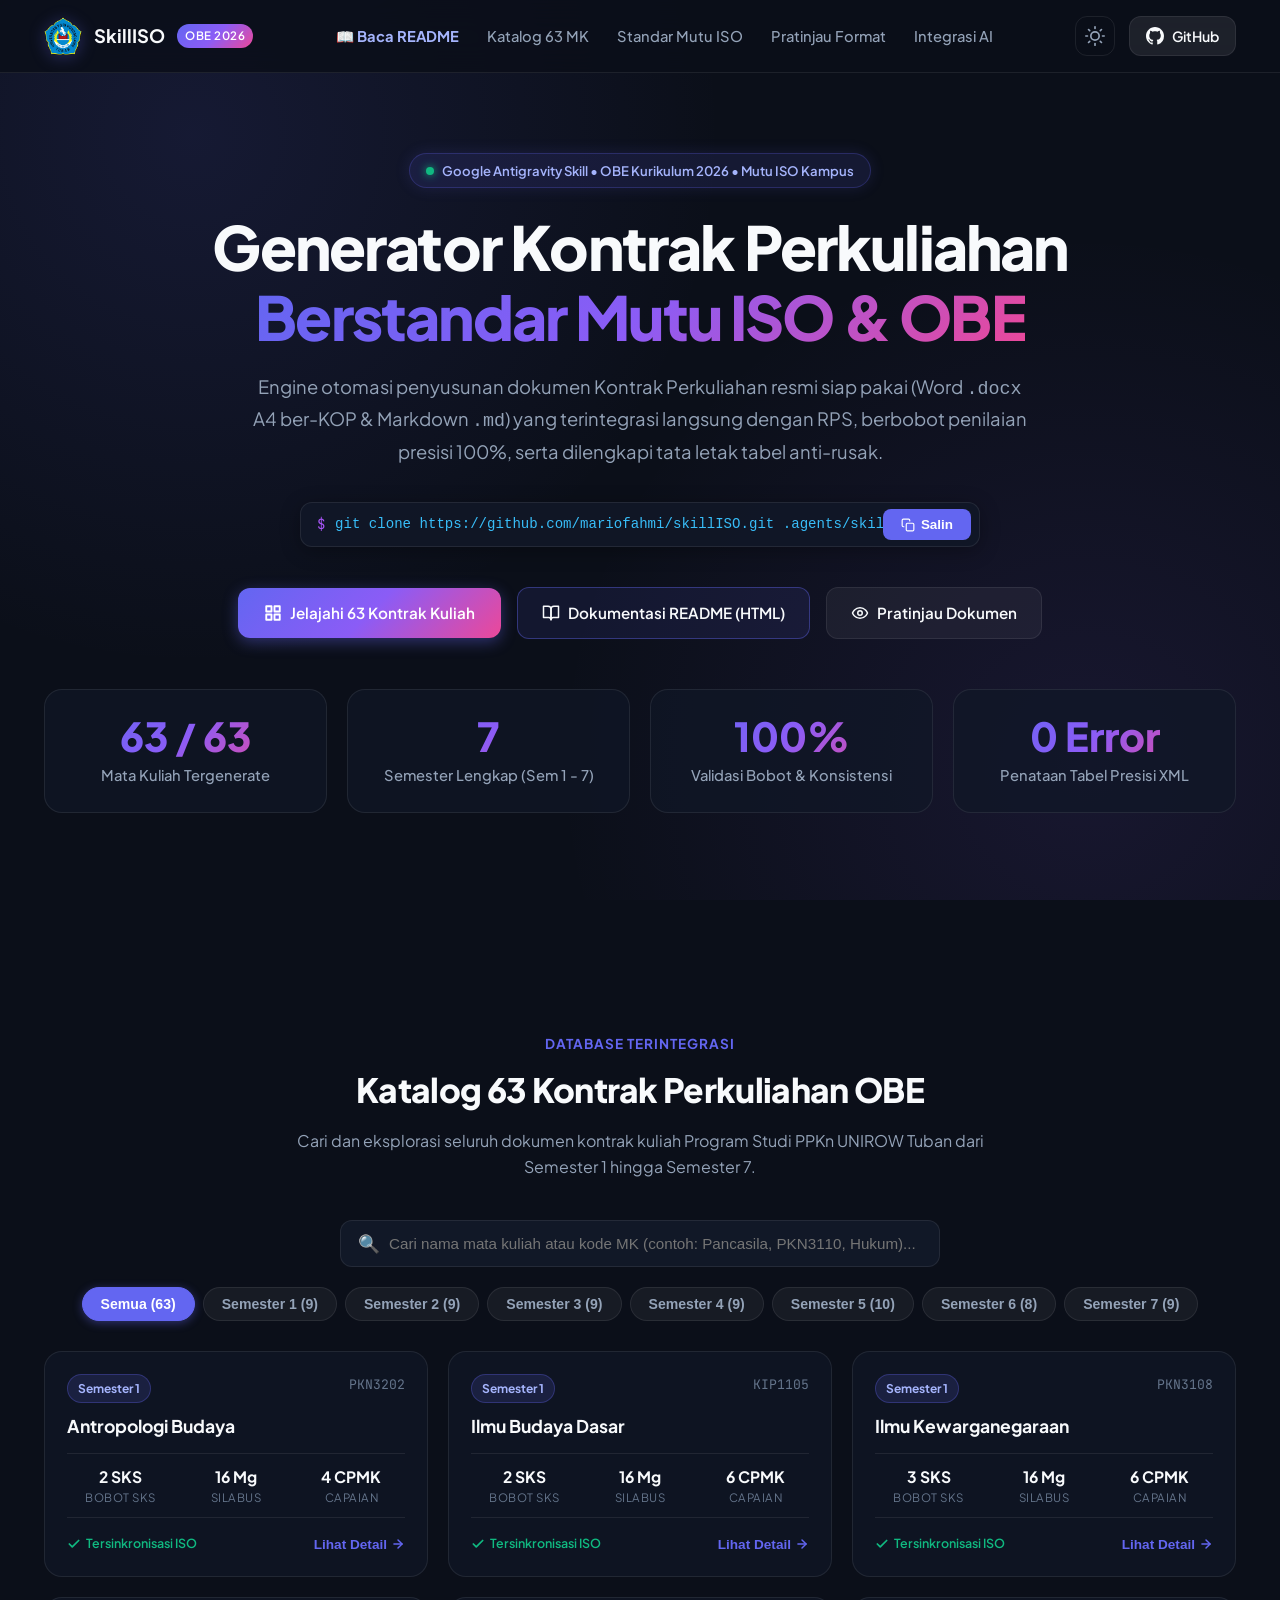
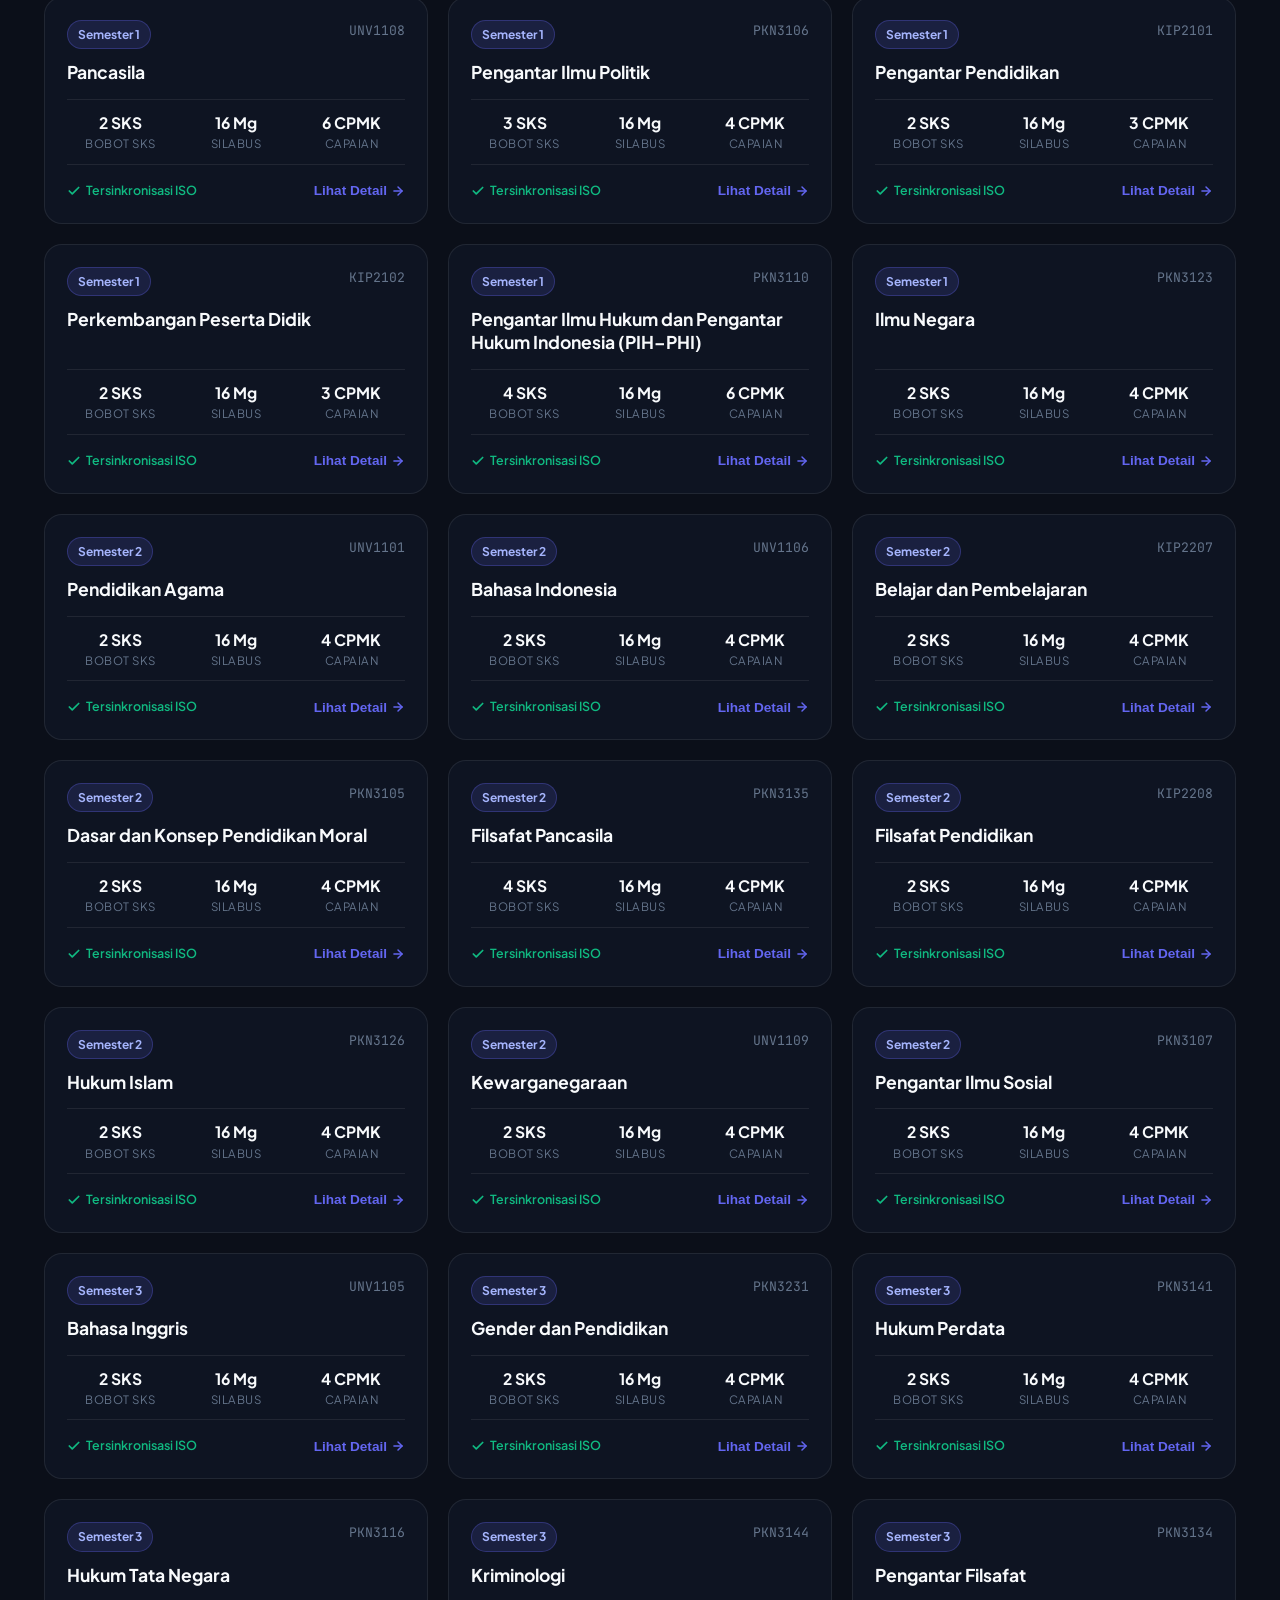
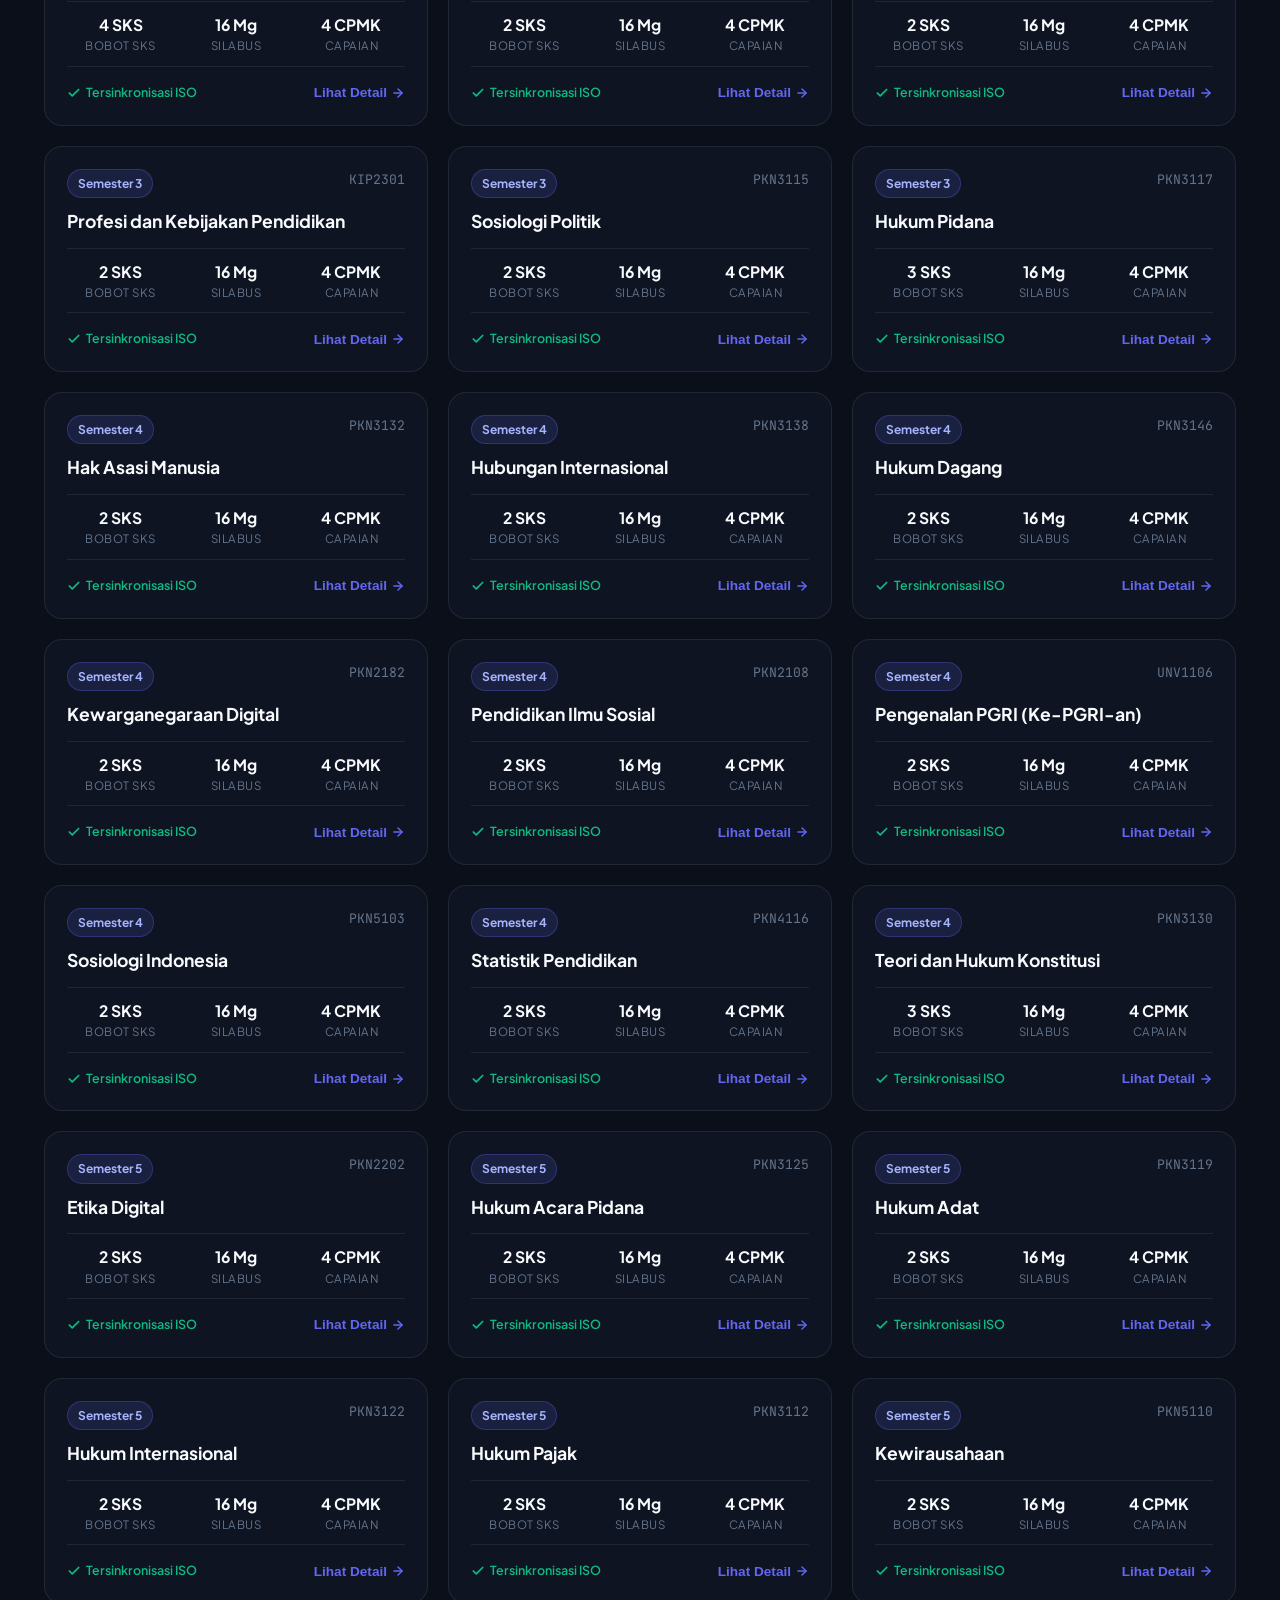
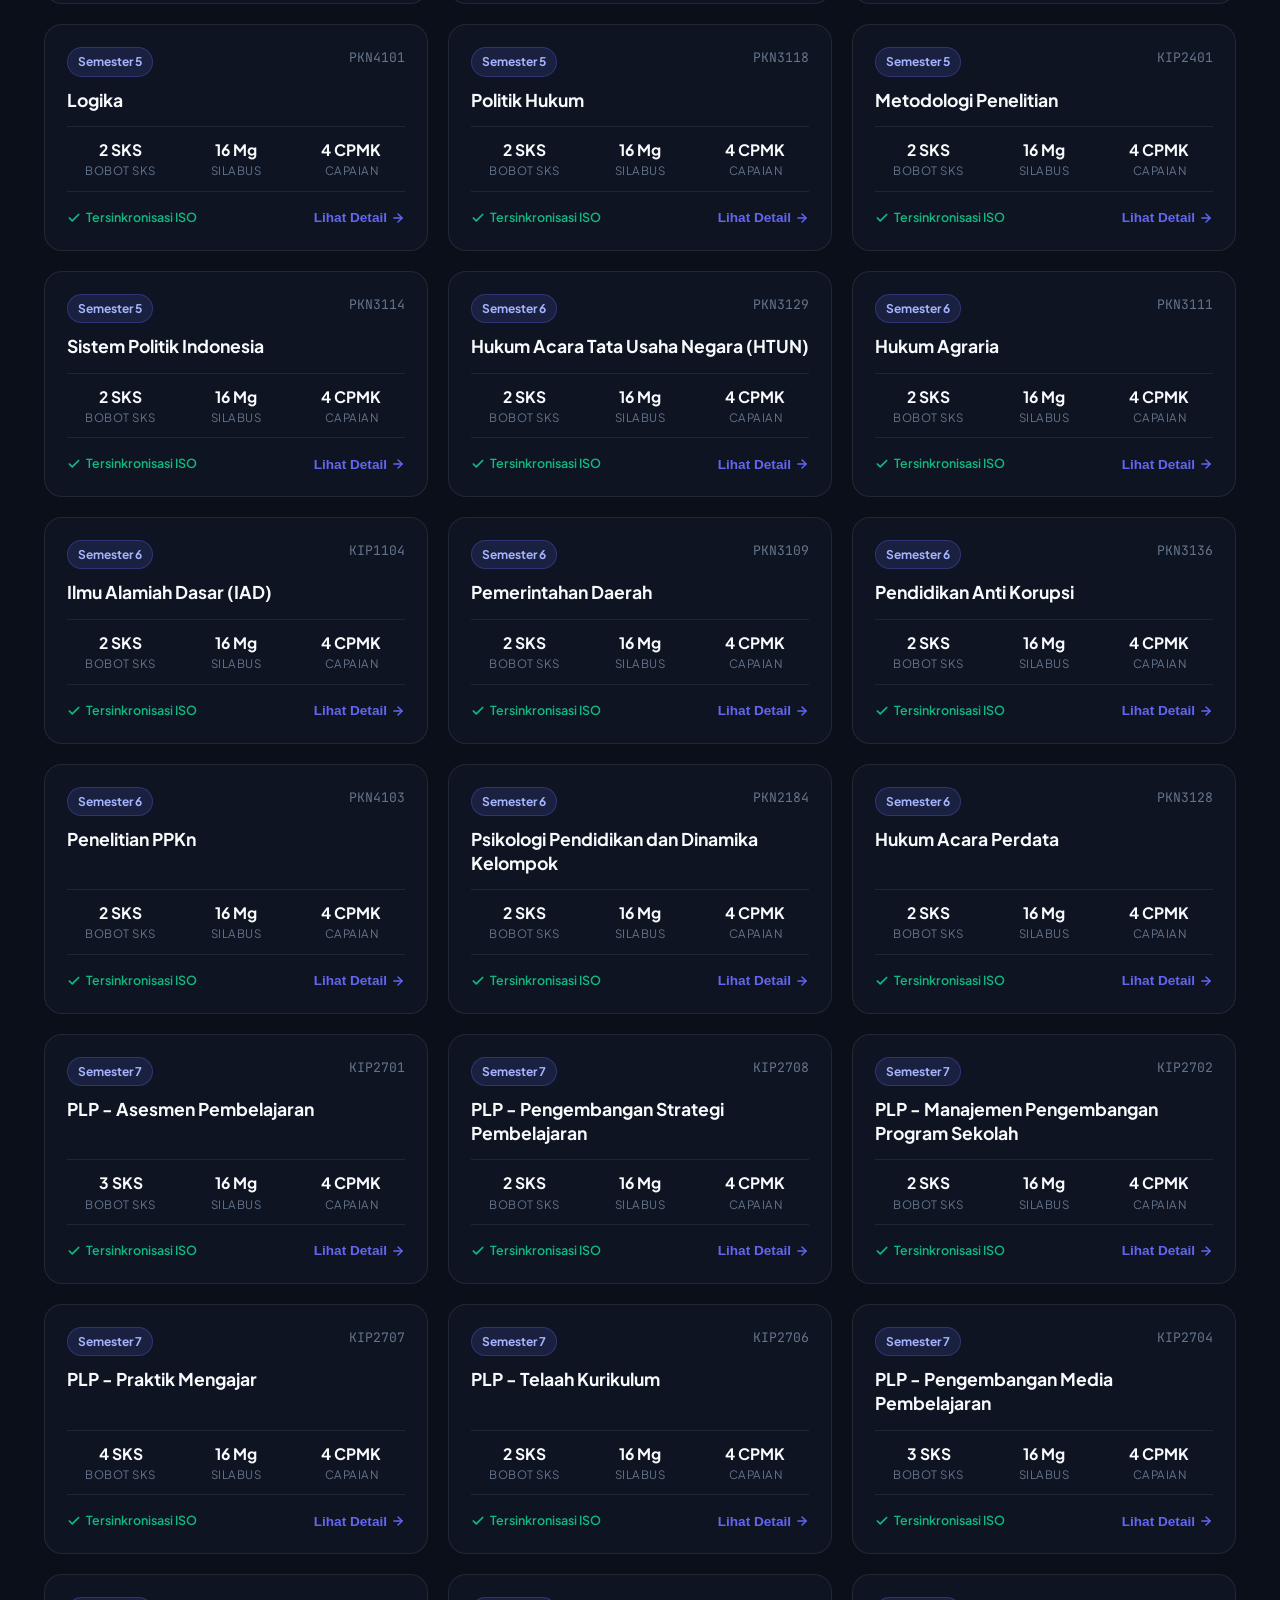
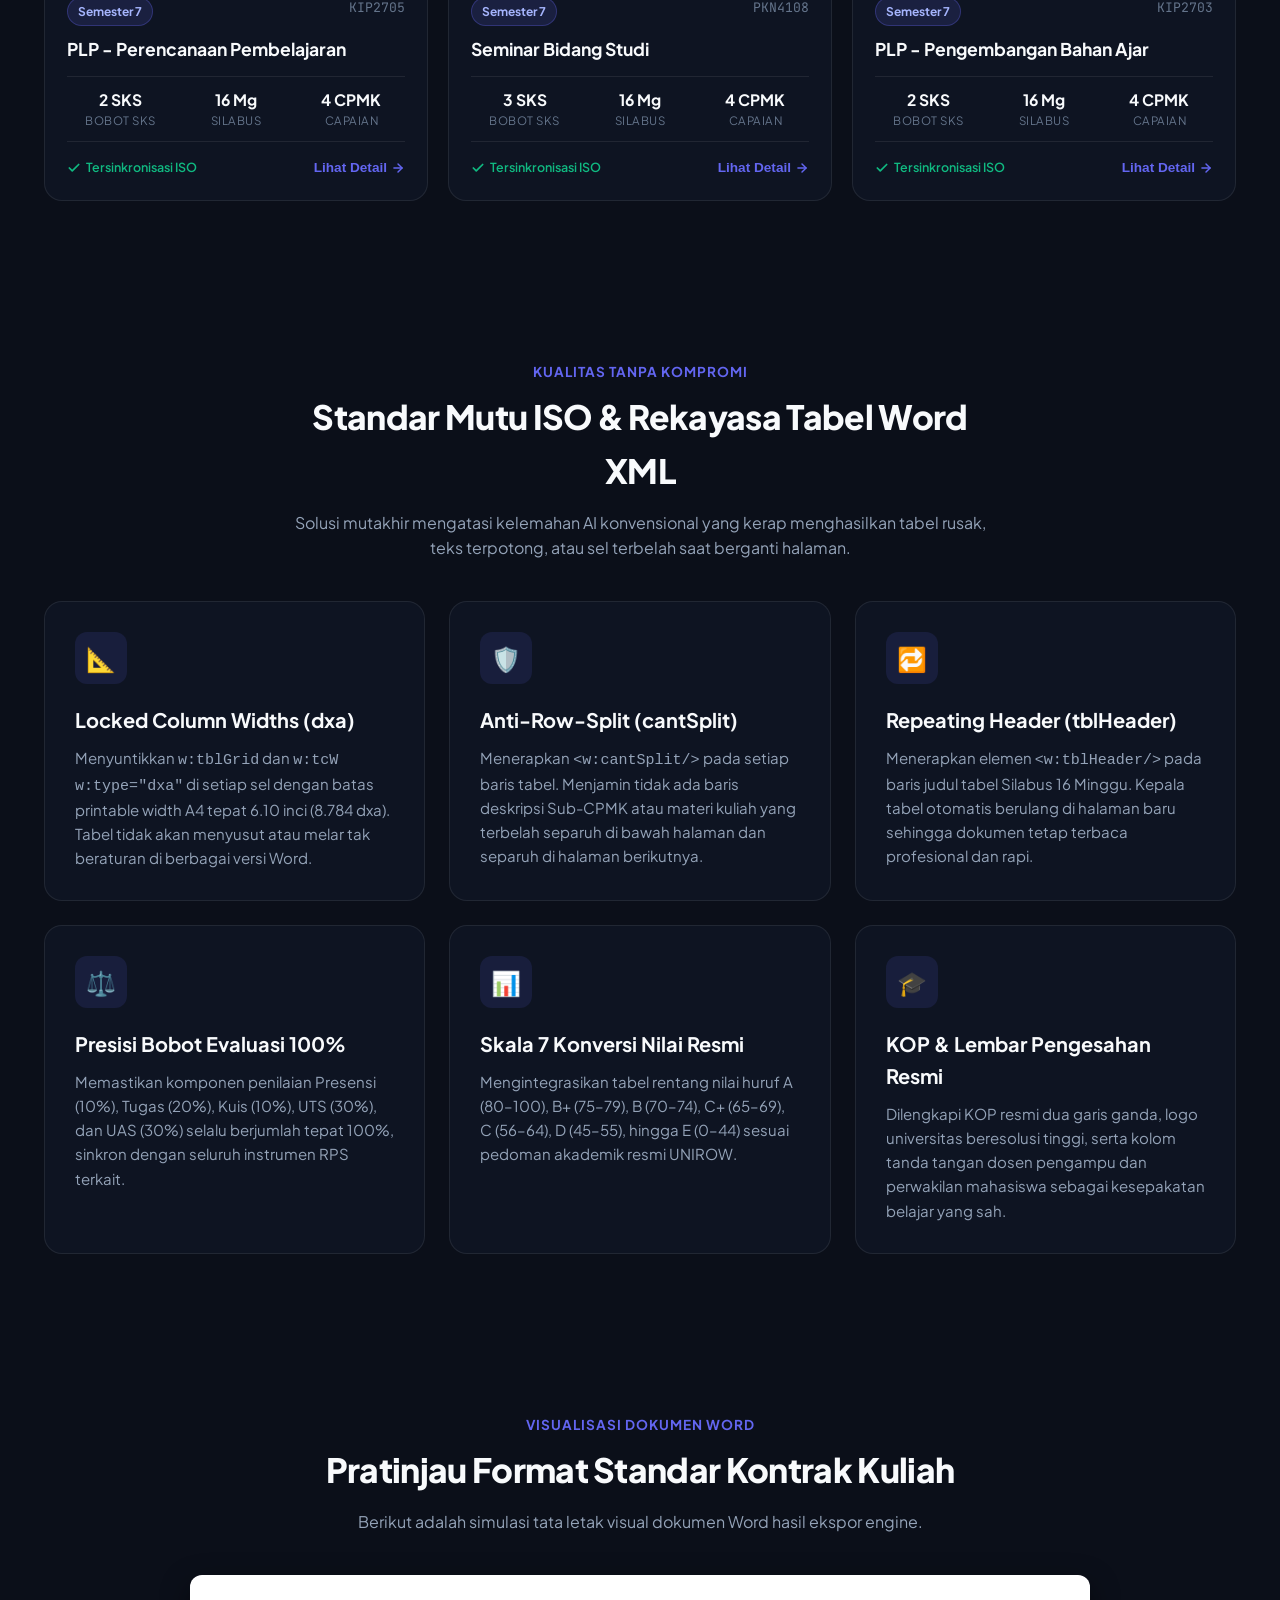
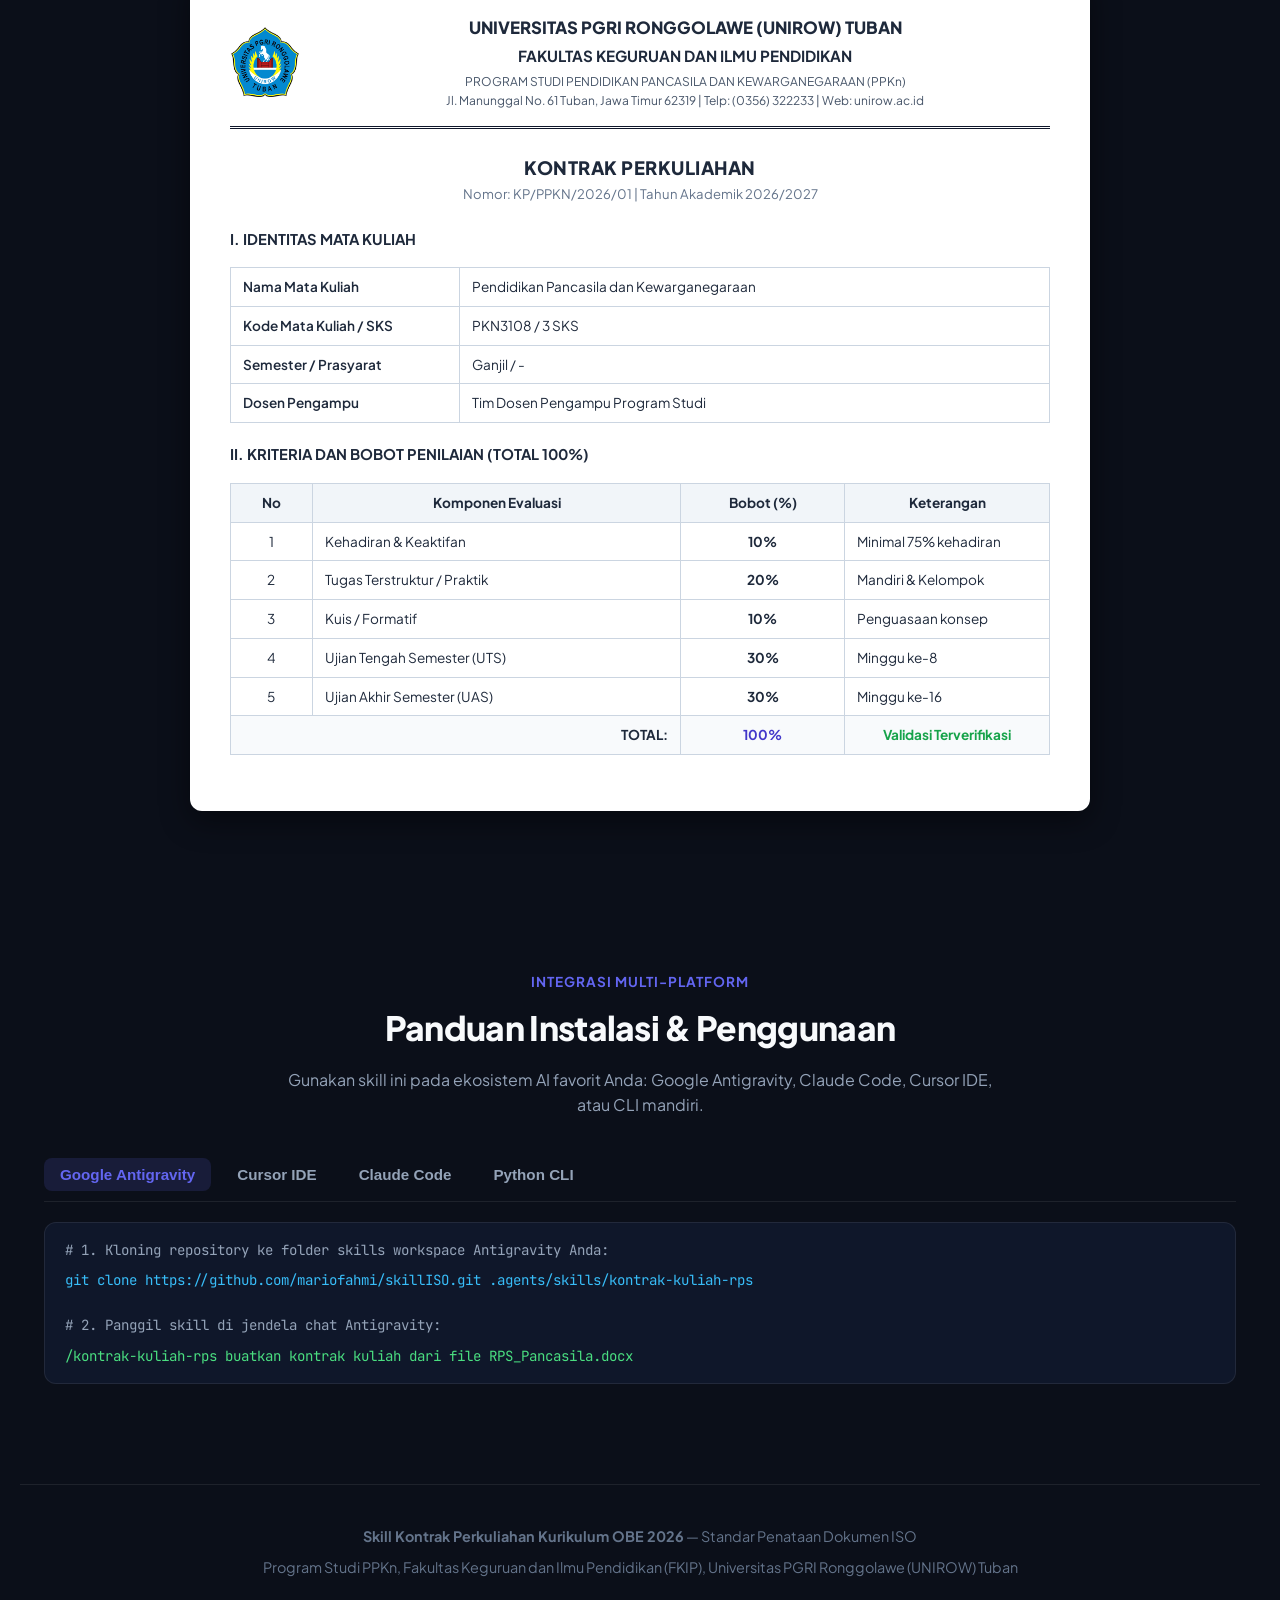
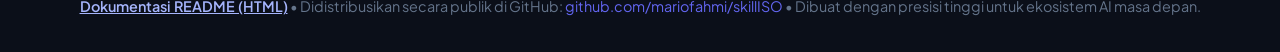
==== commit e83f4680: "feat: add dedicated beautiful README HTML viewer with sidebar TOC and quick links" ====
--- a/index.html
+++ b/index.html
@@ -25,6 +25,7 @@
       </a>
 
       <ul class="nav-links">
+        <li><a href="readme.html" style="color: #a5b4fc; font-weight: 700;">📖 Baca README</a></li>
         <li><a href="#katalog">Katalog 63 MK</a></li>
         <li><a href="#standar-iso">Standar Mutu ISO</a></li>
         <li><a href="#pratinjau">Pratinjau Format</a></li>
@@ -78,6 +79,10 @@
         <a href="#katalog" class="btn-primary">
           <svg width="18" height="18" viewBox="0 0 24 24" fill="none" stroke="currentColor" stroke-width="2.5" stroke-linecap="round" stroke-linejoin="round"><rect x="3" y="3" width="7" height="7"></rect><rect x="14" y="3" width="7" height="7"></rect><rect x="14" y="14" width="7" height="7"></rect><rect x="3" y="14" width="7" height="7"></rect></svg>
           Jelajahi 63 Kontrak Kuliah
+        </a>
+        <a href="readme.html" class="btn-secondary" style="border-color: rgba(99, 102, 241, 0.4); background: rgba(99, 102, 241, 0.1);">
+          <svg width="18" height="18" viewBox="0 0 24 24" fill="none" stroke="currentColor" stroke-width="2" stroke-linecap="round" stroke-linejoin="round"><path d="M2 3h6a4 4 0 0 1 4 4v14a3 3 0 0 0-3-3H2z"></path><path d="M22 3h-6a4 4 0 0 0-4 4v14a3 3 0 0 1 3-3h7z"></path></svg>
+          Dokumentasi README (HTML)
         </a>
         <a href="#pratinjau" class="btn-secondary">
           <svg width="18" height="18" viewBox="0 0 24 24" fill="none" stroke="currentColor" stroke-width="2" stroke-linecap="round" stroke-linejoin="round"><path d="M2 12s3-7 10-7 10 7 10 7-3 7-10 7-10-7-10-7Z"></path><circle cx="12" cy="12" r="3"></circle></svg>
@@ -330,6 +335,7 @@
       Program Studi PPKn, Fakultas Keguruan dan Ilmu Pendidikan (FKIP), Universitas PGRI Ronggolawe (UNIROW) Tuban
     </p>
     <p>
+      <a href="readme.html" style="font-weight: 600; color: #a5b4fc; text-decoration: underline;">Dokumentasi README (HTML)</a> • 
       Didistribusikan secara publik di GitHub: 
       <a href="https://github.com/mariofahmi/skillISO" target="_blank" rel="noopener noreferrer">github.com/mariofahmi/skillISO</a> 
       • Dibuat dengan presisi tinggi untuk ekosistem AI masa depan.
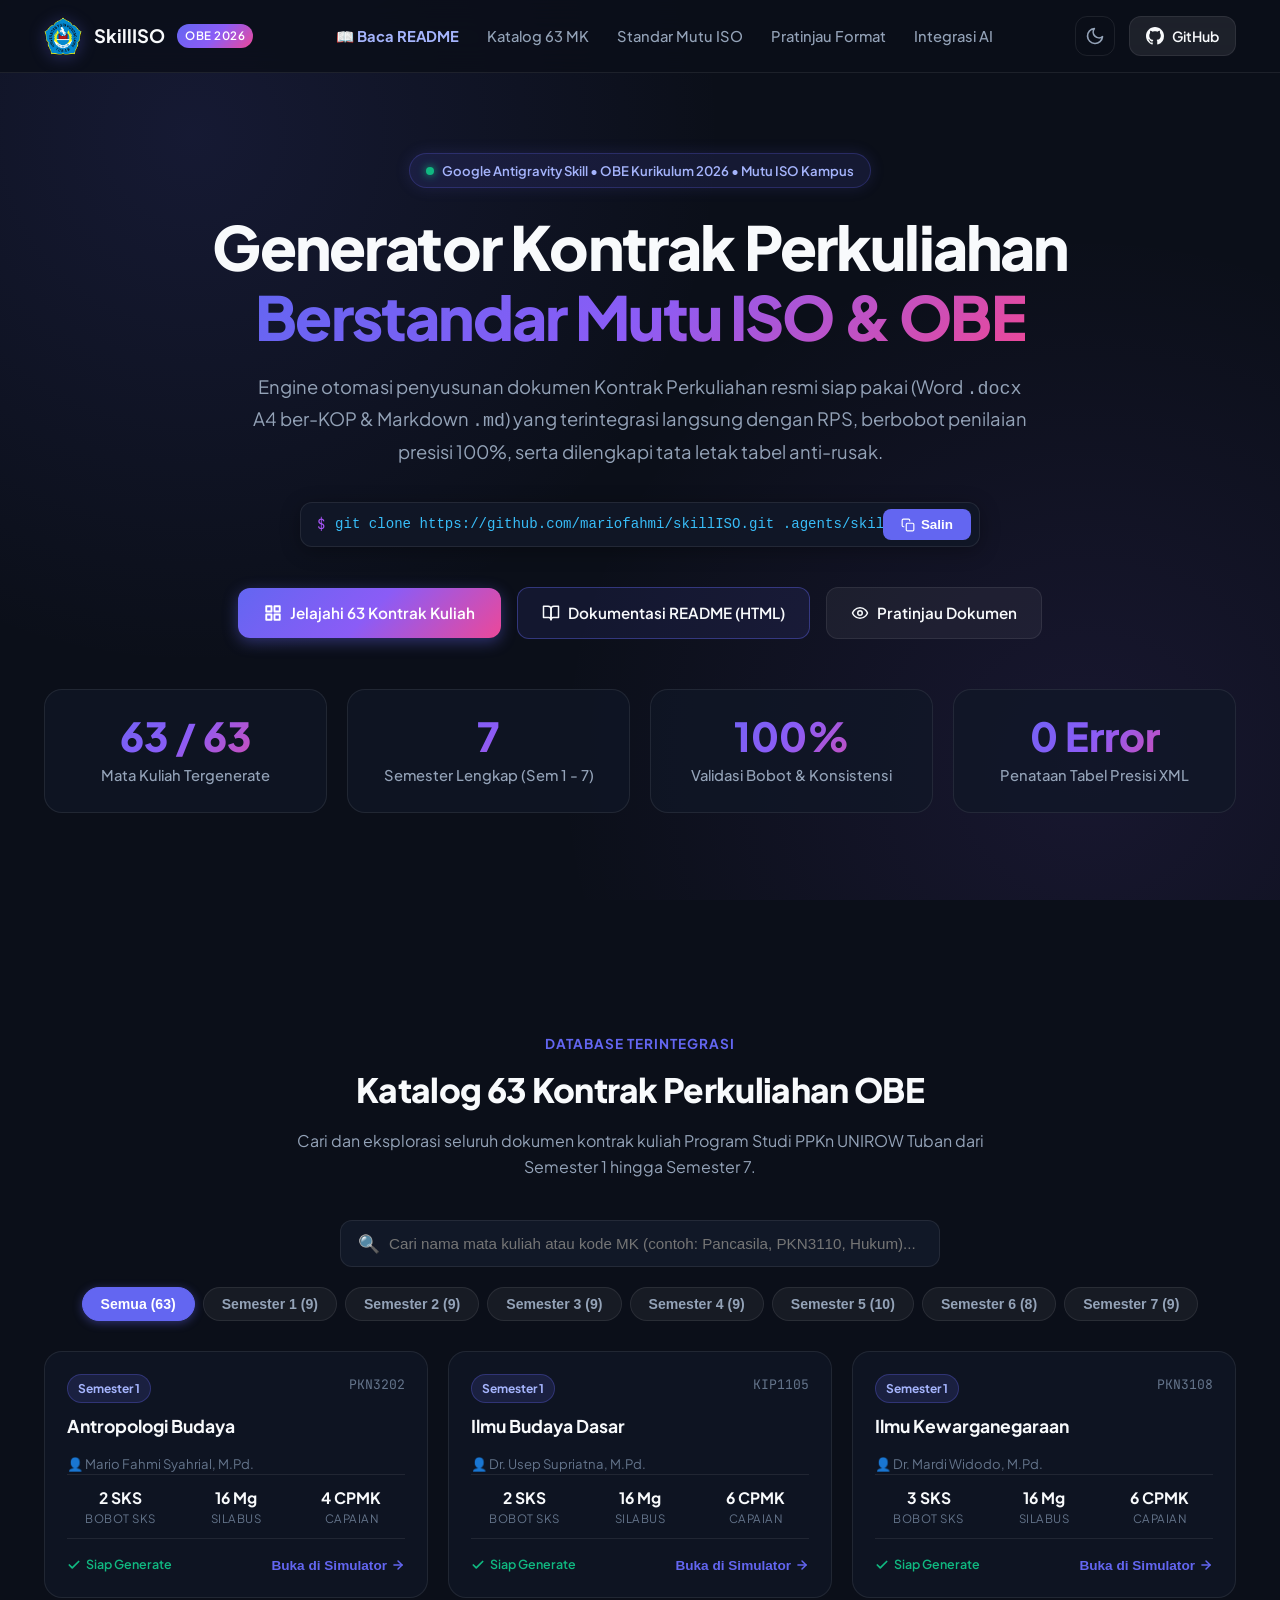
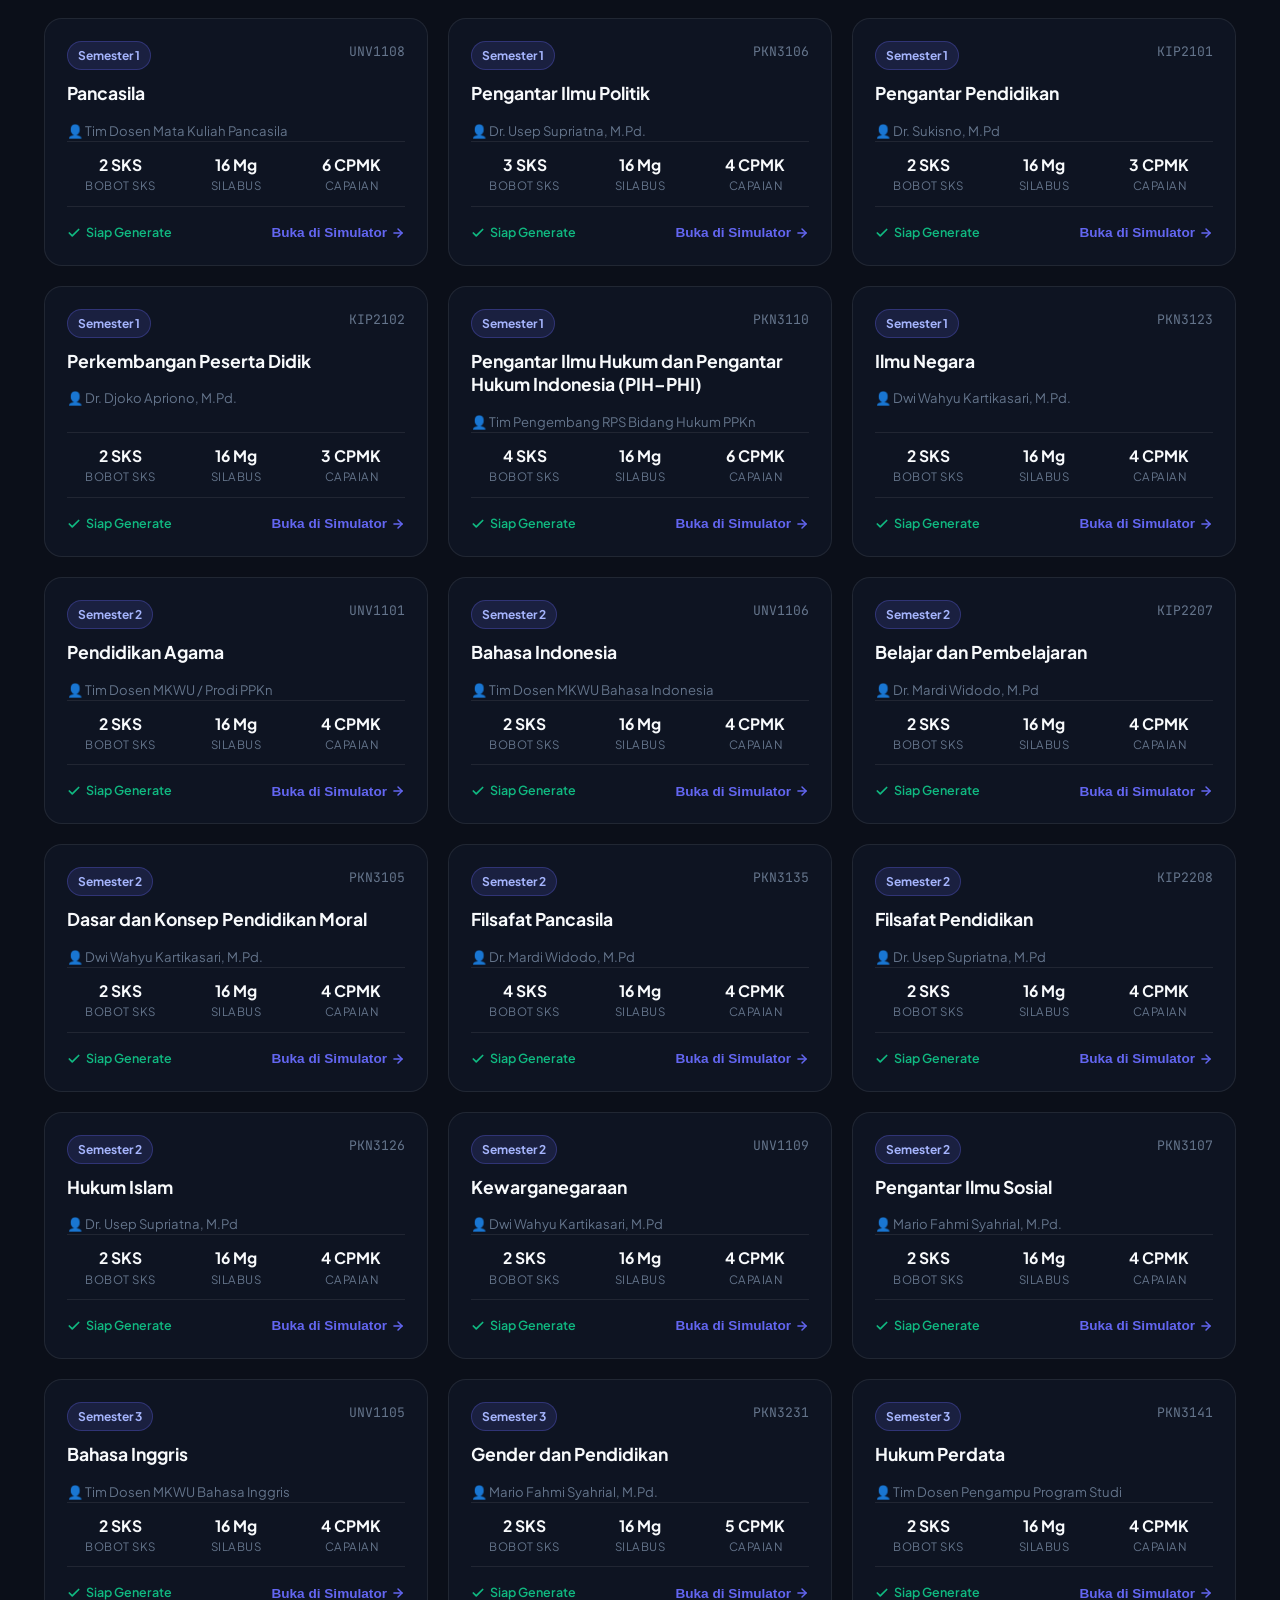
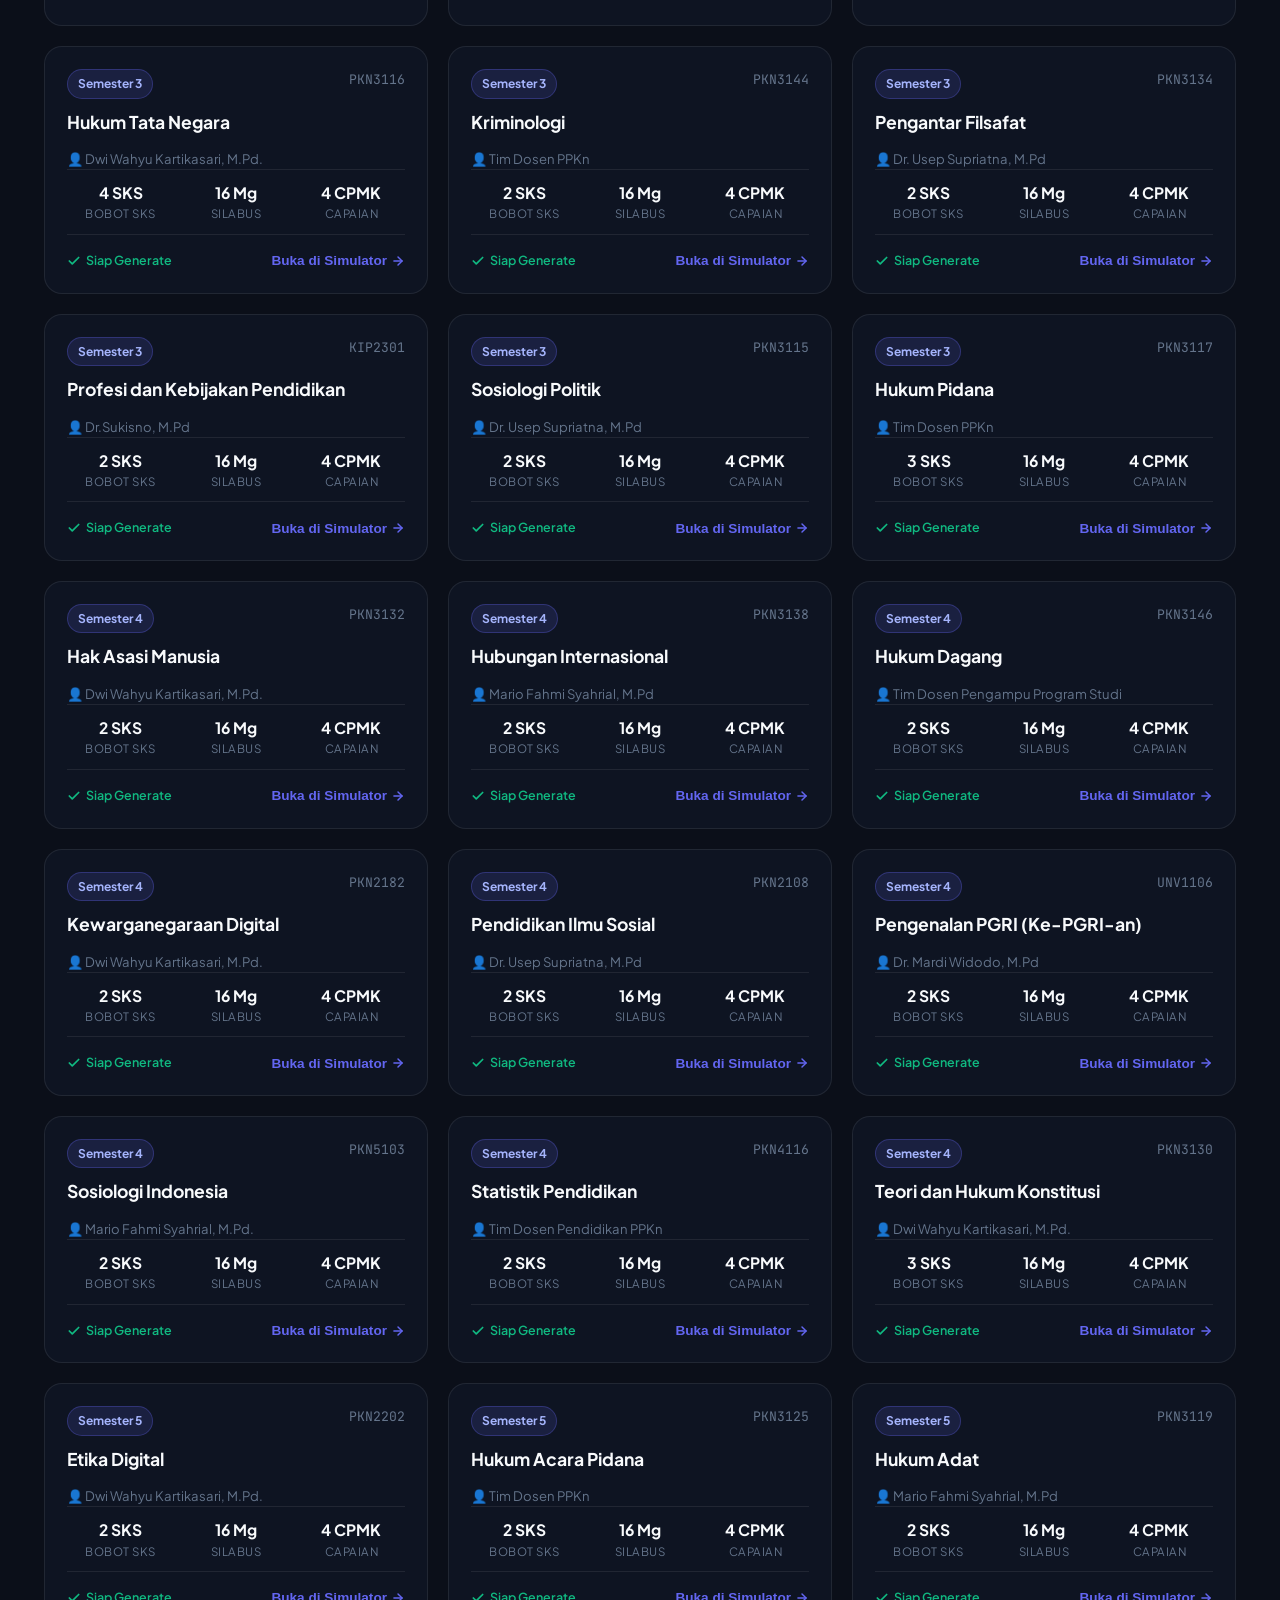
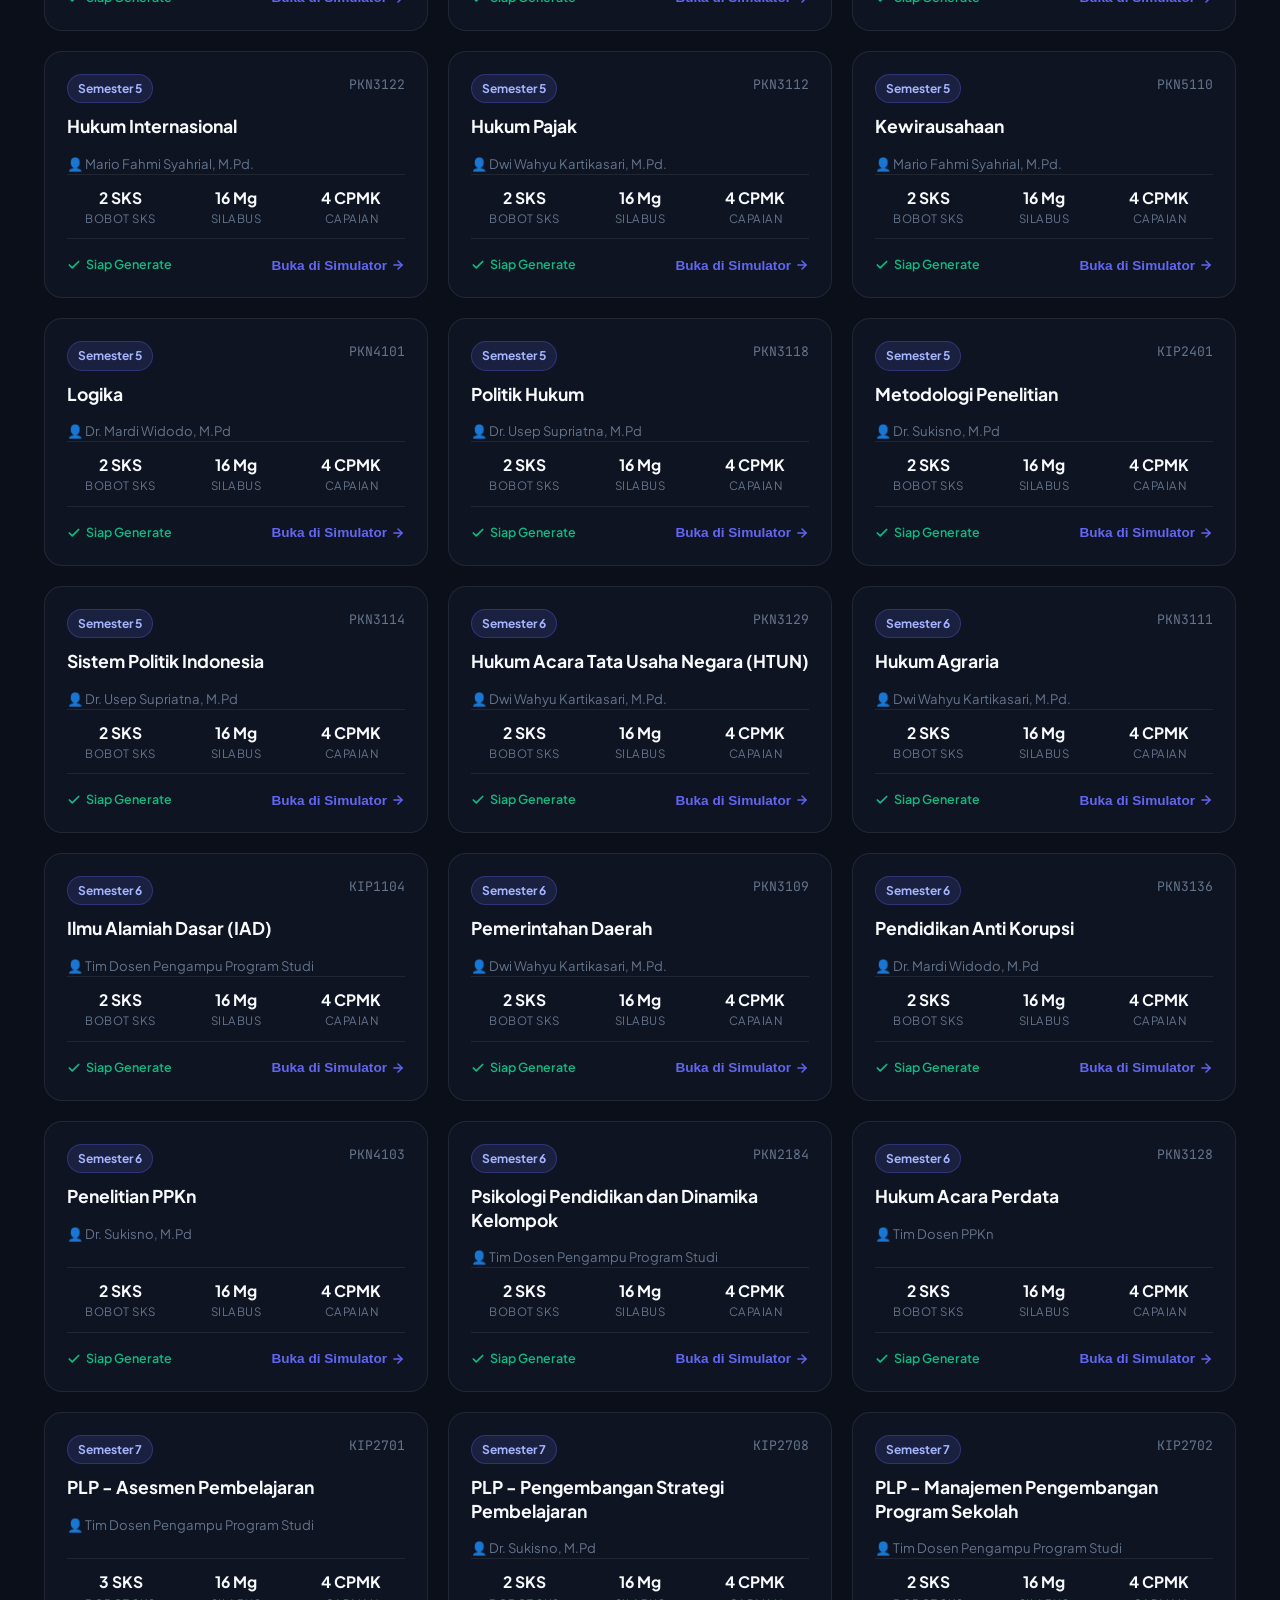
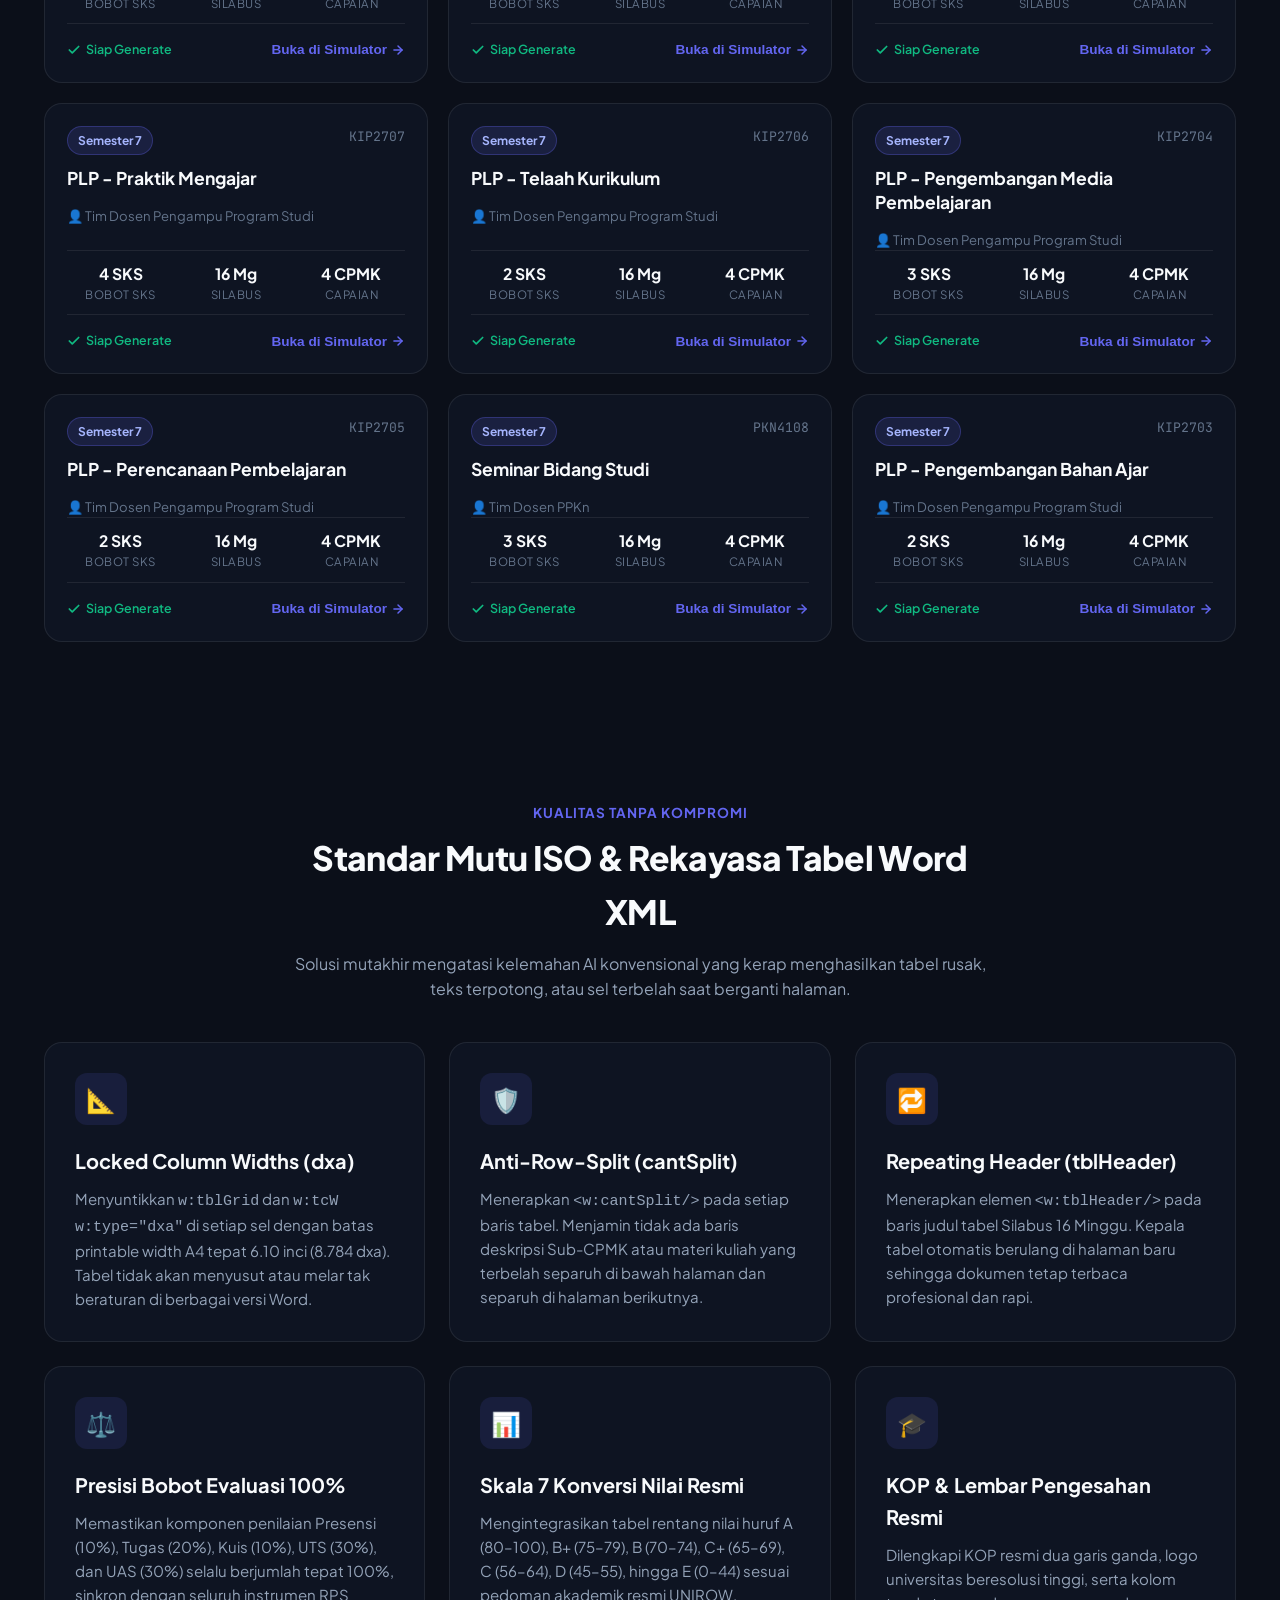
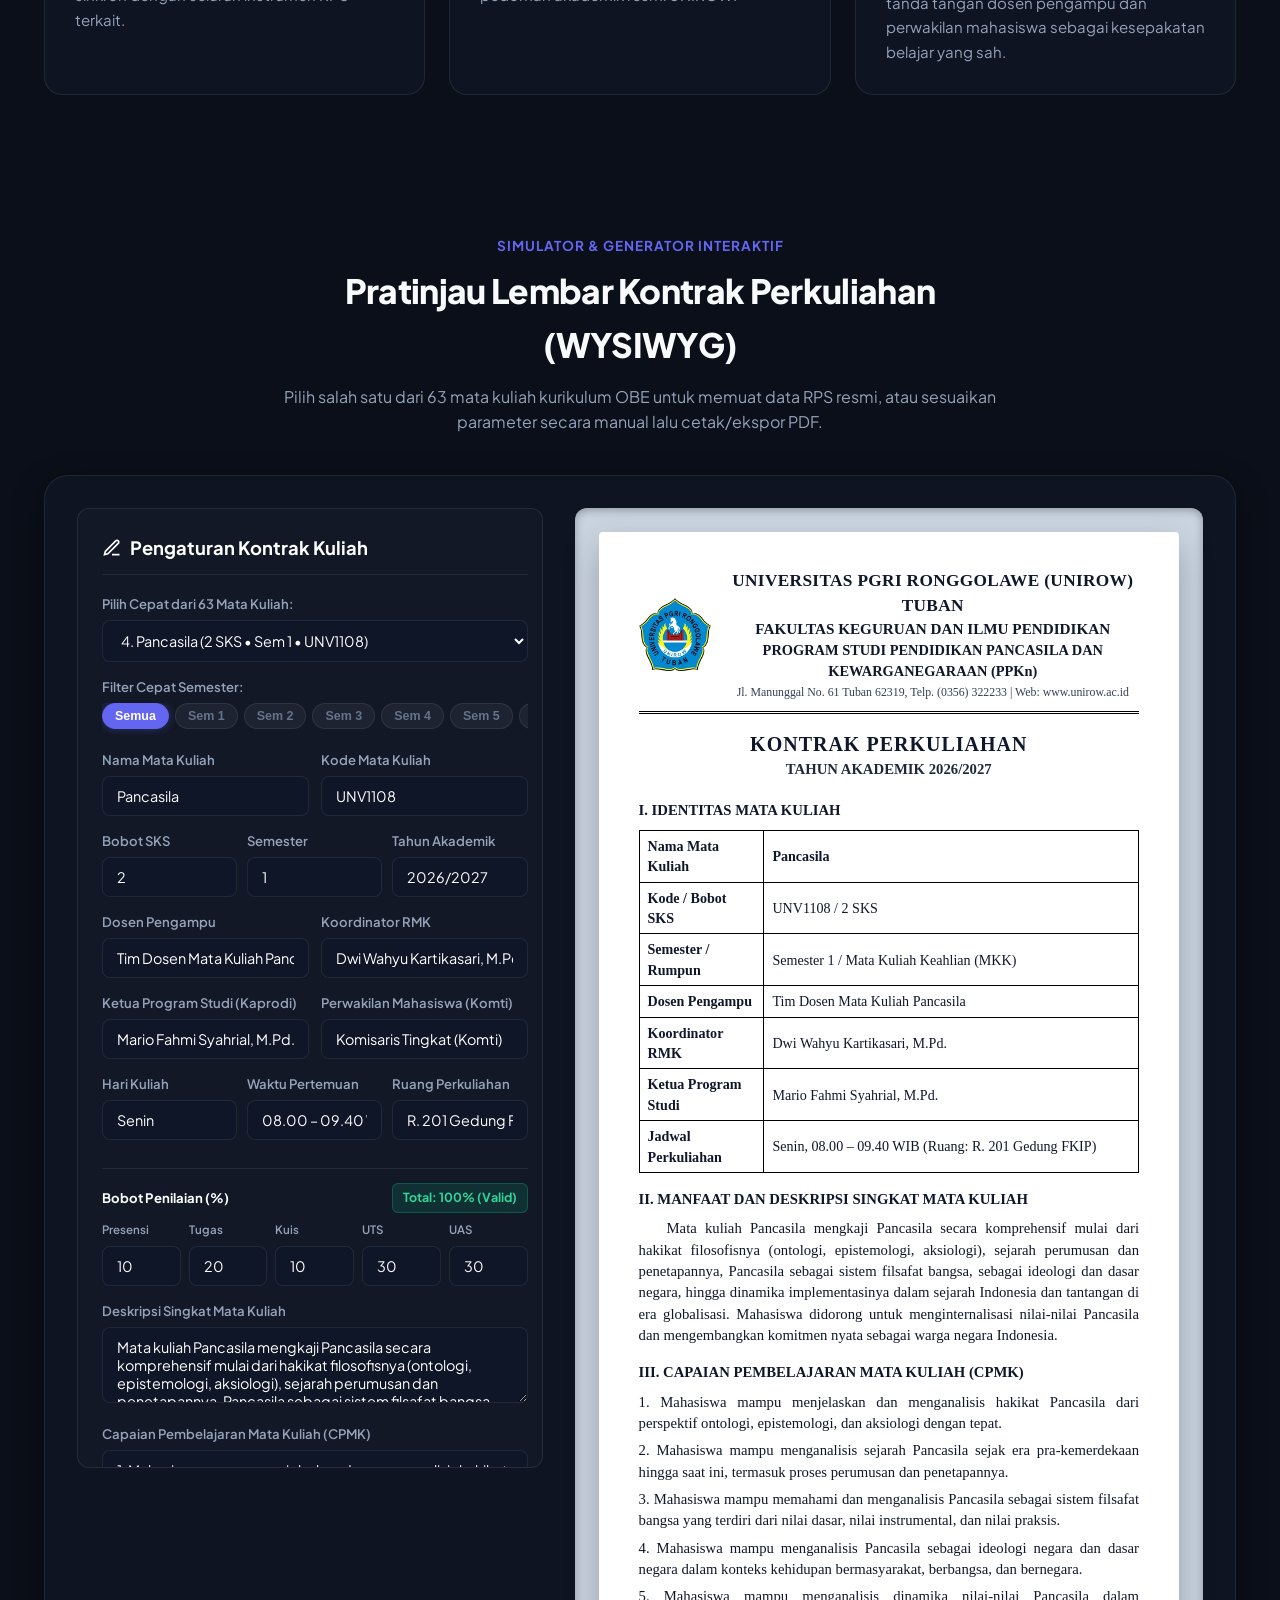
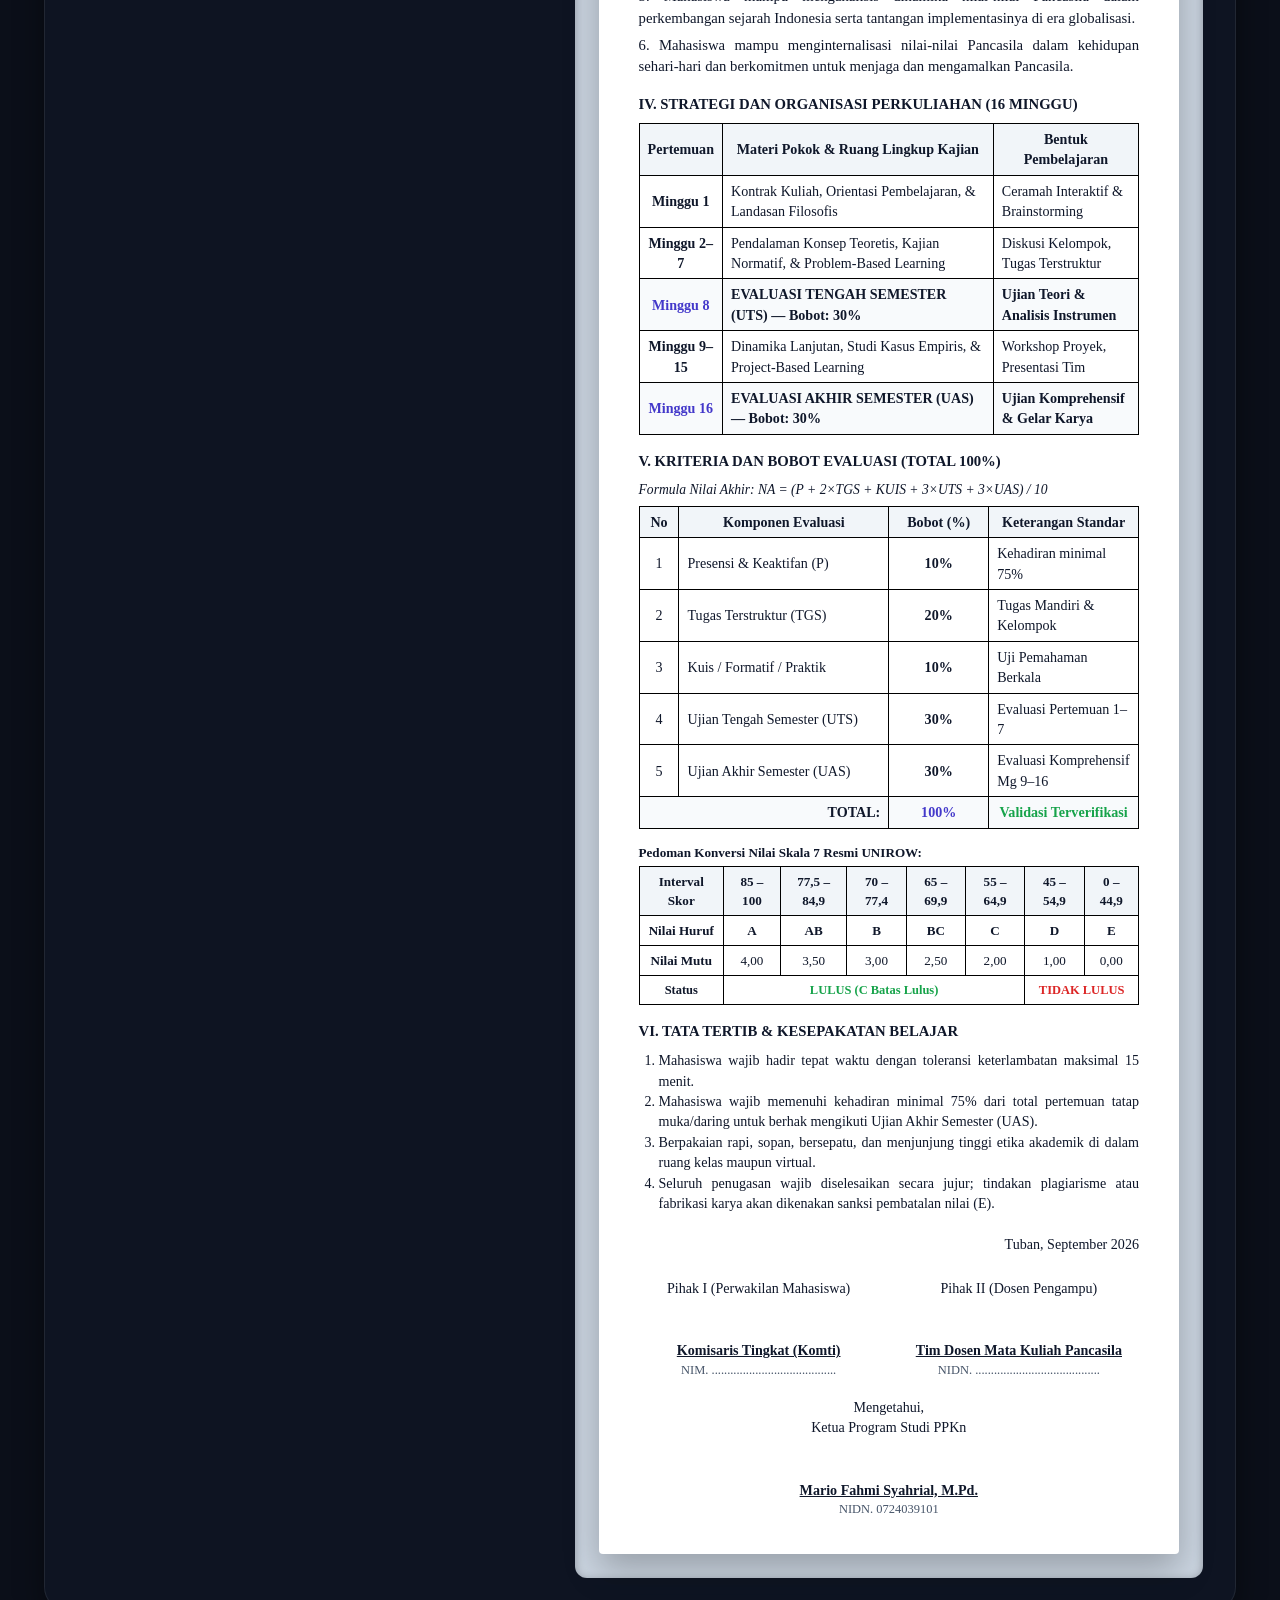
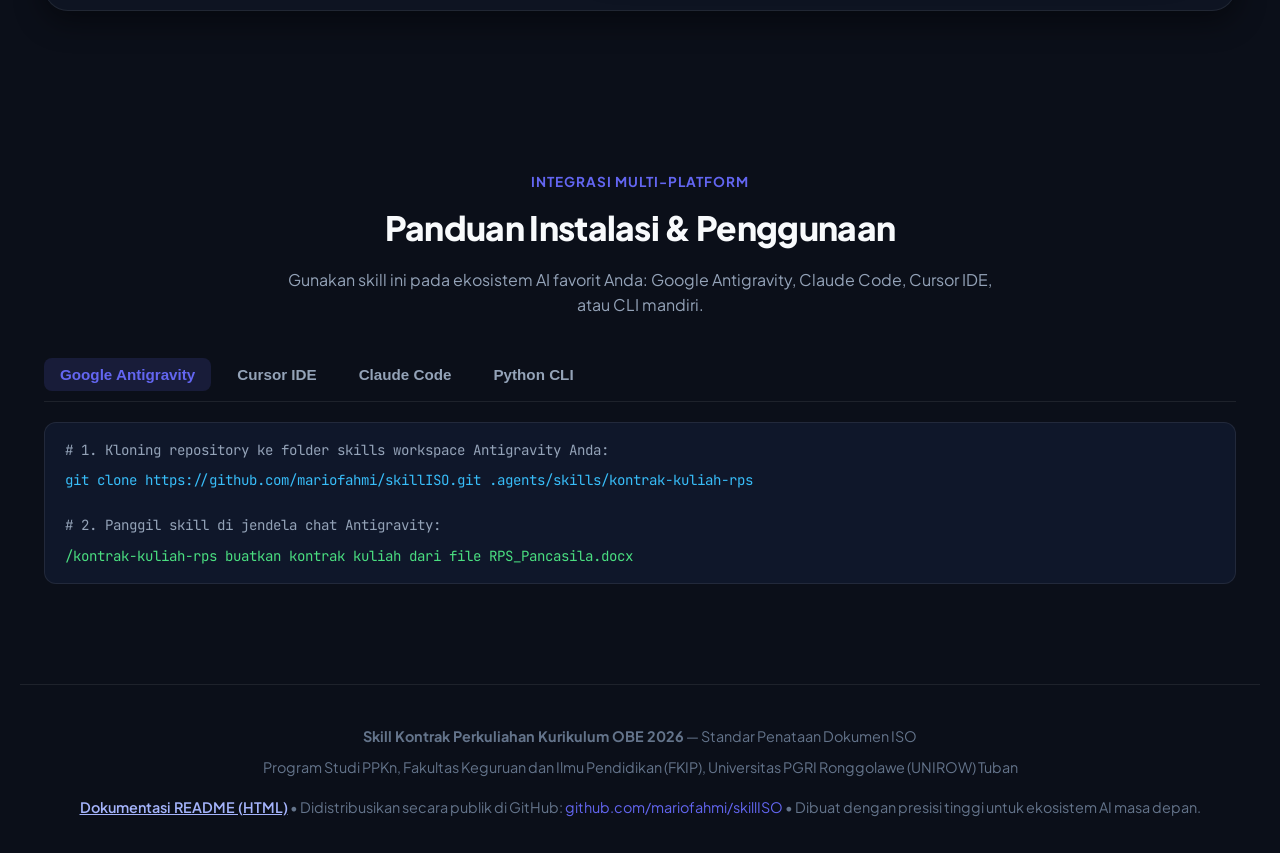
==== commit 79fabcc4: "feat: upgrade #pratinjau to interactive dual-panel Simulator and Live Generator with 63 courses and " ====
--- a/index.html
+++ b/index.html
@@ -204,62 +204,358 @@
     </div>
   </section>
 
-  <!-- Section: Pratinjau Dokumen -->
-  <section id="pratinjau" class="container" style="padding-top: 80px;">
+    <!-- Section: Simulator & Generator Kontrak Kuliah -->
+  <section id="pratinjau" class="container" style="padding-top: 60px;">
     <div class="section-head">
-      <div class="section-tag">Visualisasi Dokumen Word</div>
-      <h2 class="section-title">Pratinjau Format Standar Kontrak Kuliah</h2>
-      <p class="section-desc">Berikut adalah simulasi tata letak visual dokumen Word hasil ekspor engine.</p>
-    </div>
-
-    <div class="preview-window">
-      <!-- KOP -->
-      <div class="preview-kop">
-        <img src="assets/logo_unirow.png" alt="UNIROW" class="preview-logo" onerror="this.src='https://via.placeholder.com/70?text=LOGO'">
-        <div class="preview-kop-text">
-          <h3>UNIVERSITAS PGRI RONGGOLAWE (UNIROW) TUBAN</h3>
-          <h4>FAKULTAS KEGURUAN DAN ILMU PENDIDIKAN</h4>
-          <p>PROGRAM STUDI PENDIDIKAN PANCASILA DAN KEWARGANEGARAAN (PPKn)</p>
-          <p>Jl. Manunggal No. 61 Tuban, Jawa Timur 62319 | Telp: (0356) 322233 | Web: unirow.ac.id</p>
+      <div class="section-tag">Simulator & Generator Interaktif</div>
+      <h2 class="section-title">Pratinjau Lembar Kontrak Perkuliahan (WYSIWYG)</h2>
+      <p class="section-desc">Pilih salah satu dari 63 mata kuliah kurikulum OBE untuk memuat data RPS resmi, atau sesuaikan parameter secara manual lalu cetak/ekspor PDF.</p>
+    </div>
+
+    <div class="simulator-card">
+      <div class="sim-grid">
+        <!-- Control Panel (Left) -->
+        <div class="controls-panel">
+          <div class="sim-panel-title">
+            <svg width="20" height="20" viewBox="0 0 24 24" fill="none" stroke="currentColor" stroke-width="2"><path d="M12 20h9"/><path d="M16.5 3.5a2.121 2.121 0 0 1 3 3L7 19l-4 1 1-4L16.5 3.5z"/></svg>
+            <span>Pengaturan Kontrak Kuliah</span>
+          </div>
+
+          <!-- Quick Course Picker -->
+          <div class="form-group">
+            <label>Pilih Cepat dari 63 Mata Kuliah:</label>
+            <select id="courseSelect" class="form-select" onchange="onSelectCourse(this.value)">
+              <!-- Injected via JS -->
+            </select>
+          </div>
+
+          <!-- Semester Filter Chips -->
+          <div class="form-group">
+            <label>Filter Cepat Semester:</label>
+            <div class="semester-chips-row" style="display: flex; gap: 6px; overflow-x: auto; padding-bottom: 6px;">
+              <button type="button" class="sem-chip active" onclick="filterSimSem('all', this)">Semua</button>
+              <button type="button" class="sem-chip" onclick="filterSimSem('1', this)">Sem 1</button>
+              <button type="button" class="sem-chip" onclick="filterSimSem('2', this)">Sem 2</button>
+              <button type="button" class="sem-chip" onclick="filterSimSem('3', this)">Sem 3</button>
+              <button type="button" class="sem-chip" onclick="filterSimSem('4', this)">Sem 4</button>
+              <button type="button" class="sem-chip" onclick="filterSimSem('5', this)">Sem 5</button>
+              <button type="button" class="sem-chip" onclick="filterSimSem('6', this)">Sem 6</button>
+              <button type="button" class="sem-chip" onclick="filterSimSem('7', this)">Sem 7</button>
+            </div>
+          </div>
+
+          <!-- Baris 1: Nama MK & Kode -->
+          <div class="form-row-2">
+            <div class="form-group">
+              <label>Nama Mata Kuliah</label>
+              <input type="text" id="inpMK" class="form-input" oninput="updateContractPreview()">
+            </div>
+            <div class="form-group">
+              <label>Kode Mata Kuliah</label>
+              <input type="text" id="inpKode" class="form-input" oninput="updateContractPreview()">
+            </div>
+          </div>
+
+          <!-- Baris 2: Bobot SKS, Semester, & Tahun Akademik -->
+          <div class="form-row-3">
+            <div class="form-group">
+              <label>Bobot SKS</label>
+              <input type="text" id="inpSKS" class="form-input" oninput="updateContractPreview()">
+            </div>
+            <div class="form-group">
+              <label>Semester</label>
+              <input type="text" id="inpSem" class="form-input" oninput="updateContractPreview()">
+            </div>
+            <div class="form-group">
+              <label>Tahun Akademik</label>
+              <input type="text" id="inpTahunAkademik" class="form-input" value="2026/2027" oninput="updateContractPreview()">
+            </div>
+          </div>
+
+          <!-- Baris 3: Dosen Pengampu & Koordinator RMK -->
+          <div class="form-row-2">
+            <div class="form-group">
+              <label>Dosen Pengampu</label>
+              <input type="text" id="inpDosen" class="form-input" oninput="updateContractPreview()">
+            </div>
+            <div class="form-group">
+              <label>Koordinator RMK</label>
+              <input type="text" id="inpKoor" class="form-input" oninput="updateContractPreview()">
+            </div>
+          </div>
+
+          <!-- Baris 4: Kaprodi & Perwakilan Mahasiswa -->
+          <div class="form-row-2">
+            <div class="form-group">
+              <label>Ketua Program Studi (Kaprodi)</label>
+              <input type="text" id="inpKaprodi" class="form-input" value="Mario Fahmi Syahrial, M.Pd." oninput="updateContractPreview()">
+            </div>
+            <div class="form-group">
+              <label>Perwakilan Mahasiswa (Komti)</label>
+              <input type="text" id="inpKomti" class="form-input" value="Komisaris Tingkat (Komti)" oninput="updateContractPreview()">
+            </div>
+          </div>
+
+          <!-- Baris 5: Hari, Jam, & Ruang -->
+          <div class="form-row-3">
+            <div class="form-group">
+              <label>Hari Kuliah</label>
+              <input type="text" id="inpHari" class="form-input" value="Senin" oninput="updateContractPreview()">
+            </div>
+            <div class="form-group">
+              <label>Waktu Pertemuan</label>
+              <input type="text" id="inpJam" class="form-input" value="08.00 – 09.40 WIB" oninput="updateContractPreview()">
+            </div>
+            <div class="form-group">
+              <label>Ruang Perkuliahan</label>
+              <input type="text" id="inpRuang" class="form-input" value="R. 201 Gedung FKIP" oninput="updateContractPreview()">
+            </div>
+          </div>
+
+          <!-- Bobot Penilaian (5 Komponen) -->
+          <div class="form-group" style="margin-top: 14px; padding-top: 14px; border-top: 1px solid var(--border-color);">
+            <div style="display: flex; justify-content: space-between; align-items: center; margin-bottom: 8px;">
+              <label style="margin: 0; font-weight: 700; color: #ffffff;">Bobot Penilaian (%)</label>
+              <span id="bobotBadge" class="bobot-badge valid">Total: 100% (Valid)</span>
+            </div>
+            <div style="display: grid; grid-template-columns: repeat(5, 1fr); gap: 8px;">
+              <div>
+                <label style="font-size: 0.72rem;">Presensi</label>
+                <input type="number" id="inpBobotP" class="form-input" value="10" min="0" max="100" oninput="onBobotChanged()">
+              </div>
+              <div>
+                <label style="font-size: 0.72rem;">Tugas</label>
+                <input type="number" id="inpBobotTGS" class="form-input" value="20" min="0" max="100" oninput="onBobotChanged()">
+              </div>
+              <div>
+                <label style="font-size: 0.72rem;">Kuis</label>
+                <input type="number" id="inpBobotKuis" class="form-input" value="10" min="0" max="100" oninput="onBobotChanged()">
+              </div>
+              <div>
+                <label style="font-size: 0.72rem;">UTS</label>
+                <input type="number" id="inpBobotUTS" class="form-input" value="30" min="0" max="100" oninput="onBobotChanged()">
+              </div>
+              <div>
+                <label style="font-size: 0.72rem;">UAS</label>
+                <input type="number" id="inpBobotUAS" class="form-input" value="30" min="0" max="100" oninput="onBobotChanged()">
+              </div>
+            </div>
+          </div>
+
+          <!-- Deskripsi Singkat -->
+          <div class="form-group">
+            <label>Deskripsi Singkat Mata Kuliah</label>
+            <textarea id="inpDeskripsi" class="form-textarea" rows="3" oninput="updateContractPreview()"></textarea>
+          </div>
+
+          <!-- Capaian Pembelajaran (CPMK) -->
+          <div class="form-group">
+            <label>Capaian Pembelajaran Mata Kuliah (CPMK)</label>
+            <textarea id="inpCPMK" class="form-textarea" rows="4" placeholder="Tuliskan tiap CPMK per baris..." oninput="updateContractPreview()"></textarea>
+          </div>
+
+          <!-- Action Buttons -->
+          <div class="sim-actions">
+            <button type="button" class="btn-print" onclick="window.print()">
+              <svg width="18" height="18" viewBox="0 0 24 24" fill="none" stroke="currentColor" stroke-width="2"><polyline points="6 9 6 2 18 2 18 9"/><path d="M6 18H4a2 2 0 0 1-2-2v-5a2 2 0 0 1 2-2h16a2 2 0 0 1 2 2v5a2 2 0 0 1-2 2h-2"/><rect x="6" y="14" width="12" height="8"/></svg>
+              <span>Cetak / PDF</span>
+            </button>
+            <button type="button" class="btn-copy-md" onclick="copyMarkdownFormat()">
+              <svg width="18" height="18" viewBox="0 0 24 24" fill="none" stroke="currentColor" stroke-width="2"><rect x="9" y="9" width="13" height="13" rx="2" ry="2"/><path d="M5 15H4a2 2 0 0 1-2-2V4a2 2 0 0 1 2-2h9a2 2 0 0 1 2 2v1"/></svg>
+              <span>Salin Markdown</span>
+            </button>
+            <button type="button" class="btn-reset-sim" onclick="resetCurrentContract()" title="Kembalikan data ke draft RPS asli">
+              ↺ Reset RPS
+            </button>
+          </div>
         </div>
-      </div>
-
-      <div style="text-align: center; margin-bottom: 24px;">
-        <h2 style="font-size: 1.15rem; font-weight: 800; letter-spacing: 0.5px;">KONTRAK PERKULIAHAN</h2>
-        <p style="font-size: 0.82rem; color: #64748b;">Nomor: KP/PPKN/2026/01 | Tahun Akademik 2026/2027</p>
-      </div>
-
-      <h4 style="font-size: 0.92rem; font-weight: 700; margin-bottom: 8px;">I. IDENTITAS MATA KULIAH</h4>
-      <table class="preview-table">
-        <tr><td style="width: 28%; font-weight: 600;">Nama Mata Kuliah</td><td>Pendidikan Pancasila dan Kewarganegaraan</td></tr>
-        <tr><td style="font-weight: 600;">Kode Mata Kuliah / SKS</td><td>PKN3108 / 3 SKS</td></tr>
-        <tr><td style="font-weight: 600;">Semester / Prasyarat</td><td>Ganjil / -</td></tr>
-        <tr><td style="font-weight: 600;">Dosen Pengampu</td><td>Tim Dosen Pengampu Program Studi</td></tr>
-      </table>
-
-      <h4 style="font-size: 0.92rem; font-weight: 700; margin-top: 20px; margin-bottom: 8px;">II. KRITERIA DAN BOBOT PENILAIAN (TOTAL 100%)</h4>
-      <table class="preview-table">
-        <thead>
-          <tr>
-            <th style="width: 10%;">No</th>
-            <th style="width: 45%;">Komponen Evaluasi</th>
-            <th style="width: 20%;">Bobot (%)</th>
-            <th style="width: 25%;">Keterangan</th>
-          </tr>
-        </thead>
-        <tbody>
-          <tr><td style="text-align: center;">1</td><td>Kehadiran & Keaktifan</td><td style="text-align: center; font-weight: 700;">10%</td><td>Minimal 75% kehadiran</td></tr>
-          <tr><td style="text-align: center;">2</td><td>Tugas Terstruktur / Praktik</td><td style="text-align: center; font-weight: 700;">20%</td><td>Mandiri & Kelompok</td></tr>
-          <tr><td style="text-align: center;">3</td><td>Kuis / Formatif</td><td style="text-align: center; font-weight: 700;">10%</td><td>Penguasaan konsep</td></tr>
-          <tr><td style="text-align: center;">4</td><td>Ujian Tengah Semester (UTS)</td><td style="text-align: center; font-weight: 700;">30%</td><td>Minggu ke-8</td></tr>
-          <tr><td style="text-align: center;">5</td><td>Ujian Akhir Semester (UAS)</td><td style="text-align: center; font-weight: 700;">30%</td><td>Minggu ke-16</td></tr>
-          <tr style="background: #f8fafc; font-weight: 700;">
-            <td colspan="2" style="text-align: right;">TOTAL:</td>
-            <td style="text-align: center; color: #4338ca;">100%</td>
-            <td style="text-align: center; color: #16a34a;">Validasi Terverifikasi</td>
-          </tr>
-        </tbody>
-      </table>
+
+        <!-- Authentic Document Paper Sheet (Right) -->
+        <div class="paper-wrapper">
+          <div class="contract-paper" id="printableContract">
+            <!-- Kop Resmi UNIROW -->
+            <div class="contract-kop">
+              <img src="assets/logo_unirow.png" alt="Logo UNIROW" class="contract-logo" onerror="this.style.display='none'">
+              <div class="contract-kop-text">
+                <div class="kop-uni">UNIVERSITAS PGRI RONGGOLAWE (UNIROW) TUBAN</div>
+                <div class="kop-fak">FAKULTAS KEGURUAN DAN ILMU PENDIDIKAN</div>
+                <div class="kop-prodi">PROGRAM STUDI PENDIDIKAN PANCASILA DAN KEWARGANEGARAAN (PPKn)</div>
+                <div class="kop-addr">Jl. Manunggal No. 61 Tuban 62319, Telp. (0356) 322233 | Web: www.unirow.ac.id</div>
+              </div>
+            </div>
+
+            <!-- Judul Dokumen -->
+            <div class="contract-title-block">
+              <div class="contract-main-title">KONTRAK PERKULIAHAN</div>
+              <div class="contract-sub-title" id="prevTahunAkademik">TAHUN AKADEMIK 2026/2027</div>
+            </div>
+
+            <!-- I. Identitas Mata Kuliah -->
+            <div class="contract-sec-title">I. IDENTITAS MATA KULIAH</div>
+            <table class="contract-table">
+              <tr>
+                <td style="width: 25%; font-weight: bold;">Nama Mata Kuliah</td>
+                <td style="width: 75%; font-weight: bold;" id="prevMK">-</td>
+              </tr>
+              <tr>
+                <td style="font-weight: bold;">Kode / Bobot SKS</td>
+                <td><span id="prevKode">-</span> / <span id="prevSKS">-</span> SKS</td>
+              </tr>
+              <tr>
+                <td style="font-weight: bold;">Semester / Rumpun</td>
+                <td>Semester <span id="prevSem">-</span> / Mata Kuliah Keahlian (MKK)</td>
+              </tr>
+              <tr>
+                <td style="font-weight: bold;">Dosen Pengampu</td>
+                <td id="prevDosen">-</td>
+              </tr>
+              <tr>
+                <td style="font-weight: bold;">Koordinator RMK</td>
+                <td id="prevKoor">-</td>
+              </tr>
+              <tr>
+                <td style="font-weight: bold;">Ketua Program Studi</td>
+                <td id="prevKaprodi">Mario Fahmi Syahrial, M.Pd.</td>
+              </tr>
+              <tr>
+                <td style="font-weight: bold;">Jadwal Perkuliahan</td>
+                <td><span id="prevJadwal">Senin, 08.00 – 09.40 WIB</span> (Ruang: <span id="prevRuang">R. 201 Gedung FKIP</span>)</td>
+              </tr>
+            </table>
+
+            <!-- II. Deskripsi Singkat -->
+            <div class="contract-sec-title">II. MANFAAT DAN DESKRIPSI SINGKAT MATA KULIAH</div>
+            <p id="prevDeskripsi" style="text-align: justify; margin-bottom: 14px; text-indent: 28px; line-height: 1.45;">-</p>
+
+            <!-- III. CPMK -->
+            <div class="contract-sec-title">III. CAPAIAN PEMBELAJARAN MATA KULIAH (CPMK)</div>
+            <div id="prevCPMK" style="margin-bottom: 14px; text-align: justify; line-height: 1.45;">-</div>
+
+            <!-- IV. Silabus 16 Minggu -->
+            <div class="contract-sec-title">IV. STRATEGI DAN ORGANISASI PERKULIAHAN (16 MINGGU)</div>
+            <table class="contract-table">
+              <thead>
+                <tr>
+                  <th style="width: 12%;">Pertemuan</th>
+                  <th style="width: 58%;">Materi Pokok & Ruang Lingkup Kajian</th>
+                  <th style="width: 30%;">Bentuk Pembelajaran</th>
+                </tr>
+              </thead>
+              <tbody>
+                <tr>
+                  <td style="text-align: center; font-weight: bold;">Minggu 1</td>
+                  <td>Kontrak Kuliah, Orientasi Pembelajaran, & Landasan Filosofis</td>
+                  <td>Ceramah Interaktif & Brainstorming</td>
+                </tr>
+                <tr>
+                  <td style="text-align: center; font-weight: bold;">Minggu 2–7</td>
+                  <td>Pendalaman Konsep Teoretis, Kajian Normatif, & Problem-Based Learning</td>
+                  <td>Diskusi Kelompok, Tugas Terstruktur</td>
+                </tr>
+                <tr style="background: #f8fafc; font-weight: bold;">
+                  <td style="text-align: center; color: #4338ca;">Minggu 8</td>
+                  <td>EVALUASI TENGAH SEMESTER (UTS) — Bobot: <span id="prevTblBobotUTS">30%</span></td>
+                  <td>Ujian Teori & Analisis Instrumen</td>
+                </tr>
+                <tr>
+                  <td style="text-align: center; font-weight: bold;">Minggu 9–15</td>
+                  <td>Dinamika Lanjutan, Studi Kasus Empiris, & Project-Based Learning</td>
+                  <td>Workshop Proyek, Presentasi Tim</td>
+                </tr>
+                <tr style="background: #f8fafc; font-weight: bold;">
+                  <td style="text-align: center; color: #4338ca;">Minggu 16</td>
+                  <td>EVALUASI AKHIR SEMESTER (UAS) — Bobot: <span id="prevTblBobotUAS">30%</span></td>
+                  <td>Ujian Komprehensif & Gelar Karya</td>
+                </tr>
+              </tbody>
+            </table>
+
+            <!-- V. Kriteria & Bobot Penilaian -->
+            <div class="contract-sec-title">V. KRITERIA DAN BOBOT EVALUASI (TOTAL 100%)</div>
+            <p style="font-size: 0.85rem; margin-bottom: 6px; font-style: italic;">
+              Formula Nilai Akhir: NA = (P + 2×TGS + KUIS + 3×UTS + 3×UAS) / 10
+            </p>
+            <table class="contract-table">
+              <thead>
+                <tr>
+                  <th style="width: 8%;">No</th>
+                  <th style="width: 42%;">Komponen Evaluasi</th>
+                  <th style="width: 20%;">Bobot (%)</th>
+                  <th style="width: 30%;">Keterangan Standar</th>
+                </tr>
+              </thead>
+              <tbody>
+                <tr><td style="text-align: center;">1</td><td>Presensi & Keaktifan (P)</td><td style="text-align: center; font-weight: bold;" id="prevBobotP">10%</td><td>Kehadiran minimal 75%</td></tr>
+                <tr><td style="text-align: center;">2</td><td>Tugas Terstruktur (TGS)</td><td style="text-align: center; font-weight: bold;" id="prevBobotTGS">20%</td><td>Tugas Mandiri & Kelompok</td></tr>
+                <tr><td style="text-align: center;">3</td><td>Kuis / Formatif / Praktik</td><td style="text-align: center; font-weight: bold;" id="prevBobotKuis">10%</td><td>Uji Pemahaman Berkala</td></tr>
+                <tr><td style="text-align: center;">4</td><td>Ujian Tengah Semester (UTS)</td><td style="text-align: center; font-weight: bold;" id="prevBobotUTS">30%</td><td>Evaluasi Pertemuan 1–7</td></tr>
+                <tr><td style="text-align: center;">5</td><td>Ujian Akhir Semester (UAS)</td><td style="text-align: center; font-weight: bold;" id="prevBobotUAS">30%</td><td>Evaluasi Komprehensif Mg 9–16</td></tr>
+                <tr style="background: #f8fafc; font-weight: bold;">
+                  <td colspan="2" style="text-align: right;">TOTAL:</td>
+                  <td style="text-align: center; color: #4338ca;" id="prevBobotTotal">100%</td>
+                  <td style="text-align: center; color: #16a34a;">Validasi Terverifikasi</td>
+                </tr>
+              </tbody>
+            </table>
+
+            <!-- Tabel Konversi Nilai -->
+            <p style="font-size: 0.82rem; margin-bottom: 4px; font-weight: bold;">Pedoman Konversi Nilai Skala 7 Resmi UNIROW:</p>
+            <table class="contract-table" style="font-size: 0.82rem; margin-bottom: 14px;">
+              <tr style="background: #f1f5f9; font-weight: bold; text-align: center;">
+                <td>Interval Skor</td><td>85 – 100</td><td>77,5 – 84,9</td><td>70 – 77,4</td><td>65 – 69,9</td><td>55 – 64,9</td><td>45 – 54,9</td><td>0 – 44,9</td>
+              </tr>
+              <tr style="text-align: center;">
+                <td style="font-weight: bold;">Nilai Huruf</td><td><b>A</b></td><td><b>AB</b></td><td><b>B</b></td><td><b>BC</b></td><td><b>C</b></td><td><b>D</b></td><td><b>E</b></td>
+              </tr>
+              <tr style="text-align: center;">
+                <td style="font-weight: bold;">Nilai Mutu</td><td>4,00</td><td>3,50</td><td>3,00</td><td>2,50</td><td>2,00</td><td>1,00</td><td>0,00</td>
+              </tr>
+              <tr style="text-align: center; font-size: 0.78rem;">
+                <td style="font-weight: bold;">Status</td><td colspan="5" style="color: #16a34a; font-weight: bold;">LULUS (C Batas Lulus)</td><td colspan="2" style="color: #dc2626; font-weight: bold;">TIDAK LULUS</td>
+              </tr>
+            </table>
+
+            <!-- VI. Tata Tertib Perkuliahan -->
+            <div class="contract-sec-title">VI. TATA TERTIB & KESEPAKATAN BELAJAR</div>
+            <ol style="margin-left: 20px; font-size: 0.88rem; line-height: 1.45; text-align: justify; margin-bottom: 20px;">
+              <li>Mahasiswa wajib hadir tepat waktu dengan toleransi keterlambatan maksimal 15 menit.</li>
+              <li>Mahasiswa wajib memenuhi kehadiran minimal 75% dari total pertemuan tatap muka/daring untuk berhak mengikuti Ujian Akhir Semester (UAS).</li>
+              <li>Berpakaian rapi, sopan, bersepatu, dan menjunjung tinggi etika akademik di dalam ruang kelas maupun virtual.</li>
+              <li>Seluruh penugasan wajib diselesaikan secara jujur; tindakan plagiarisme atau fabrikasi karya akan dikenakan sanksi pembatalan nilai (E).</li>
+            </ol>
+
+            <!-- Pengesahan Tripartit -->
+            <div class="contract-sign-container">
+              <div style="text-align: right; font-size: 0.88rem; margin-bottom: 12px;">
+                Tuban, <span id="prevTglPengesahan">September 2026</span>
+              </div>
+
+              <div class="contract-sign-grid">
+                <div>
+                  <p>Pihak I (Perwakilan Mahasiswa)</p>
+                  <div style="height: 42px;"></div>
+                  <p style="font-weight: bold; text-decoration: underline;" id="prevKomtiSign">Komisaris Tingkat (Komti)</p>
+                  <p style="font-size: 0.78rem; color: #475569;">NIM. ........................................</p>
+                </div>
+                <div>
+                  <p>Pihak II (Dosen Pengampu)</p>
+                  <div style="height: 42px;"></div>
+                  <p style="font-weight: bold; text-decoration: underline;" id="prevDosenSign">-</p>
+                  <p style="font-size: 0.78rem; color: #475569;">NIDN. ........................................</p>
+                </div>
+              </div>
+
+              <div class="contract-sign-kaprodi">
+                <p>Mengetahui,</p>
+                <p>Ketua Program Studi PPKn</p>
+                <div style="height: 42px;"></div>
+                <p style="font-weight: bold; text-decoration: underline;" id="prevKaprodiSign">Mario Fahmi Syahrial, M.Pd.</p>
+                <p style="font-size: 0.78rem; color: #475569;">NIDN. 0724039101</p>
+              </div>
+            </div>
+          </div>
+        </div>
+      </div>
     </div>
   </section>
 
@@ -343,5 +639,7 @@
   </footer>
 
   <script src="app.js"></script>
+  <!-- Toast Notification -->
+  <div id="toast">Teks berhasil disalin!</div>
 </body>
 </html>
--- a/style.css
+++ b/style.css
@@ -876,3 +876,520 @@
     grid-template-columns: 1fr;
   }
 }
+
+
+/* ==========================================================================
+   SIMULATOR & GENERATOR KONTRAK PERKULIAHAN (DUAL-PANEL WYSIWYG)
+   ========================================================================== */
+
+.simulator-card {
+  background: var(--bg-card);
+  backdrop-filter: blur(16px);
+  -webkit-backdrop-filter: blur(16px);
+  border: 1px solid var(--border-color);
+  border-radius: var(--radius-xl);
+  padding: 32px;
+  box-shadow: var(--shadow-lg);
+  margin-top: 24px;
+}
+
+.sim-grid {
+  display: grid;
+  grid-template-columns: 1fr 1.35fr;
+  gap: 32px;
+  align-items: start;
+}
+
+@media (max-width: 1080px) {
+  .sim-grid {
+    grid-template-columns: 1fr;
+  }
+}
+
+/* Controls Panel (Left Panel) */
+.controls-panel {
+  background: rgba(255, 255, 255, 0.02);
+  border: 1px solid var(--border-color);
+  border-radius: var(--radius-md);
+  padding: 24px;
+  max-height: 960px;
+  overflow-y: auto;
+  padding-right: 14px;
+}
+
+.controls-panel::-webkit-scrollbar {
+  width: 6px;
+}
+.controls-panel::-webkit-scrollbar-track {
+  background: rgba(255, 255, 255, 0.02);
+  border-radius: 4px;
+}
+.controls-panel::-webkit-scrollbar-thumb {
+  background: rgba(255, 255, 255, 0.16);
+  border-radius: 4px;
+}
+.controls-panel::-webkit-scrollbar-thumb:hover {
+  background: rgba(255, 255, 255, 0.32);
+}
+
+.sim-panel-title {
+  font-size: 1.15rem;
+  font-weight: 700;
+  color: #ffffff;
+  display: flex;
+  align-items: center;
+  gap: 8px;
+  margin-bottom: 18px;
+  padding-bottom: 12px;
+  border-bottom: 1px solid var(--border-color);
+}
+
+.sem-chip {
+  padding: 5px 12px;
+  border-radius: 20px;
+  font-size: 0.78rem;
+  font-weight: 700;
+  background: rgba(255, 255, 255, 0.05);
+  color: var(--text-muted);
+  border: 1px solid var(--border-color);
+  cursor: pointer;
+  white-space: nowrap;
+  transition: var(--transition);
+}
+.sem-chip:hover, .sem-chip.active {
+  background: var(--accent-primary);
+  color: white;
+  border-color: var(--accent-primary);
+  box-shadow: 0 0 10px var(--accent-glow);
+}
+
+.form-group {
+  margin-bottom: 14px;
+}
+
+.form-group label {
+  display: block;
+  font-size: 0.82rem;
+  font-weight: 600;
+  color: var(--text-secondary);
+  margin-bottom: 6px;
+}
+
+.form-input, .form-select, .form-textarea {
+  width: 100%;
+  padding: 10px 14px;
+  background: rgba(15, 23, 42, 0.8);
+  border: 1px solid var(--border-color);
+  border-radius: var(--radius-sm);
+  color: #ffffff;
+  font-family: inherit;
+  font-size: 0.9rem;
+  outline: none;
+  transition: border-color 0.2s, box-shadow 0.2s;
+}
+
+.form-input:focus, .form-select:focus, .form-textarea:focus {
+  border-color: var(--accent-primary);
+  box-shadow: 0 0 0 2px rgba(99, 102, 241, 0.25);
+}
+
+.form-row-2 {
+  display: grid;
+  grid-template-columns: 1fr 1fr;
+  gap: 12px;
+}
+
+.form-row-3 {
+  display: grid;
+  grid-template-columns: 1fr 1fr 1fr;
+  gap: 10px;
+}
+
+.bobot-badge {
+  display: inline-flex;
+  align-items: center;
+  gap: 6px;
+  padding: 4px 10px;
+  border-radius: 6px;
+  font-size: 0.78rem;
+  font-weight: 700;
+}
+.bobot-badge.valid {
+  background: rgba(16, 185, 129, 0.15);
+  color: #34d399;
+  border: 1px solid rgba(16, 185, 129, 0.3);
+}
+.bobot-badge.invalid {
+  background: rgba(239, 68, 68, 0.15);
+  color: #f87171;
+  border: 1px solid rgba(239, 68, 68, 0.3);
+}
+
+.sim-actions {
+  display: flex;
+  gap: 10px;
+  margin-top: 20px;
+  flex-wrap: wrap;
+}
+
+.btn-print {
+  background: linear-gradient(135deg, #10b981, #059669);
+  color: white;
+  border: none;
+  padding: 12px 20px;
+  border-radius: var(--radius-sm);
+  font-weight: 700;
+  font-size: 0.92rem;
+  cursor: pointer;
+  display: inline-flex;
+  align-items: center;
+  justify-content: center;
+  gap: 8px;
+  flex: 1;
+  box-shadow: 0 4px 15px rgba(16, 185, 129, 0.3);
+  transition: all 0.2s;
+}
+.btn-print:hover {
+  transform: translateY(-2px);
+  box-shadow: 0 6px 20px rgba(16, 185, 129, 0.45);
+}
+
+.btn-copy-md {
+  background: rgba(255, 255, 255, 0.08);
+  border: 1px solid var(--border-color);
+  color: var(--text-primary);
+  padding: 12px 20px;
+  border-radius: var(--radius-sm);
+  font-weight: 600;
+  font-size: 0.92rem;
+  cursor: pointer;
+  display: inline-flex;
+  align-items: center;
+  justify-content: center;
+  gap: 8px;
+  flex: 1;
+  transition: all 0.2s;
+}
+.btn-copy-md:hover {
+  background: rgba(99, 102, 241, 0.15);
+  border-color: var(--accent-primary);
+  color: #ffffff;
+}
+
+.btn-reset-sim {
+  background: transparent;
+  border: 1px solid var(--border-color);
+  color: var(--text-muted);
+  padding: 6px 12px;
+  border-radius: 6px;
+  font-size: 0.78rem;
+  font-weight: 600;
+  cursor: pointer;
+  transition: all 0.2s;
+}
+.btn-reset-sim:hover {
+  color: #f87171;
+  border-color: rgba(239, 68, 68, 0.4);
+  background: rgba(239, 68, 68, 0.1);
+}
+
+/* Paper Wrapper & Authentic Document (Right Panel) */
+.paper-wrapper {
+  background: #cbd5e1;
+  padding: 24px;
+  border-radius: var(--radius-md);
+  box-shadow: inset 0 2px 10px rgba(0,0,0,0.3);
+  display: flex;
+  justify-content: center;
+}
+
+.contract-paper {
+  background: #ffffff;
+  color: #0f172a;
+  width: 100%;
+  max-width: 760px;
+  padding: 36px 40px;
+  box-shadow: 0 15px 35px rgba(0, 0, 0, 0.25);
+  border-radius: 4px;
+  font-family: 'Times New Roman', Times, serif;
+  line-height: 1.45;
+  font-size: 0.92rem;
+}
+
+/* KOP Resmi */
+.contract-kop {
+  display: flex;
+  align-items: center;
+  gap: 16px;
+  border-bottom: 3px double #000000;
+  padding-bottom: 10px;
+  margin-bottom: 16px;
+  text-align: center;
+}
+
+.contract-logo {
+  width: 72px;
+  height: 74px;
+  object-fit: contain;
+  flex-shrink: 0;
+}
+
+.contract-kop-text {
+  flex: 1;
+  text-align: center;
+}
+.contract-kop-text .kop-uni {
+  font-size: 1.08rem;
+  font-weight: bold;
+  letter-spacing: 0.02em;
+}
+.contract-kop-text .kop-fak {
+  font-size: 0.95rem;
+  font-weight: bold;
+}
+.contract-kop-text .kop-prodi {
+  font-size: 0.9rem;
+  font-weight: bold;
+}
+.contract-kop-text .kop-addr {
+  font-size: 0.74rem;
+  color: #334155;
+  margin-top: 2px;
+}
+
+.contract-title-block {
+  text-align: center;
+  margin-bottom: 20px;
+}
+.contract-main-title {
+  font-size: 1.25rem;
+  font-weight: bold;
+  letter-spacing: 0.05em;
+  text-transform: uppercase;
+}
+.contract-sub-title {
+  font-size: 0.92rem;
+  font-weight: bold;
+  color: #1e293b;
+}
+
+.contract-sec-title {
+  font-size: 0.92rem;
+  font-weight: bold;
+  margin-top: 16px;
+  margin-bottom: 8px;
+  text-transform: uppercase;
+}
+
+.contract-table {
+  width: 100%;
+  border-collapse: collapse;
+  margin-bottom: 14px;
+  font-size: 0.88rem;
+}
+.contract-table th, .contract-table td {
+  border: 1px solid #000000;
+  padding: 5px 8px;
+}
+.contract-table th {
+  background: #f1f5f9;
+  font-weight: bold;
+  text-align: center;
+}
+
+.contract-sign-grid {
+  display: grid;
+  grid-template-columns: 1fr 1fr;
+  gap: 20px;
+  margin-top: 24px;
+  text-align: center;
+  font-size: 0.88rem;
+}
+.contract-sign-kaprodi {
+  margin-top: 18px;
+  text-align: center;
+  font-size: 0.88rem;
+}
+
+/* Toast */
+#toast {
+  position: fixed;
+  bottom: 24px;
+  right: 24px;
+  background: var(--accent-primary);
+  color: #ffffff;
+  padding: 12px 24px;
+  border-radius: var(--radius-md);
+  font-weight: 600;
+  font-size: 0.9rem;
+  box-shadow: var(--shadow-lg);
+  opacity: 0;
+  transform: translateY(20px);
+  transition: all 0.3s ease;
+  z-index: 10000;
+}
+#toast.show {
+  opacity: 1;
+  transform: translateY(0);
+}
+
+/* ==========================================================================
+   PRINT STYLES FOR OFFICIAL A4 CONTRACT EXPORT
+   ========================================================================== */
+@media print {
+  /* 1. Hilangkan total seluruh elemen UI web */
+  .navbar, header, .hero, .stats-grid, .install-card, .hero-actions,
+  .section-head, #standar-iso, #katalog, #panduan-ai, .footer,
+  .controls-panel, .sim-actions, .modal-overlay, #toast, .guide-tabs,
+  .feature-grid, #themeToggle, .btn-github, .hero-pill {
+    display: none !important;
+    visibility: hidden !important;
+    height: 0 !important;
+    width: 0 !important;
+    margin: 0 !important;
+    padding: 0 !important;
+    opacity: 0 !important;
+  }
+
+  /* 2. Reset html & body layout */
+  html, body {
+    background: #ffffff !important;
+    background-color: #ffffff !important;
+    background-image: none !important;
+    color: #000000 !important;
+    margin: 0 !important;
+    padding: 0 !important;
+    width: 100% !important;
+    height: auto !important;
+    overflow: visible !important;
+    -webkit-print-color-adjust: exact !important;
+    print-color-adjust: exact !important;
+  }
+
+  /* 3. Collapse wrapper simulator */
+  #pratinjau, .container, .simulator-card, .sim-grid, .paper-wrapper {
+    display: block !important;
+    padding: 0 !important;
+    margin: 0 !important;
+    background: transparent !important;
+    background-color: transparent !important;
+    border: none !important;
+    box-shadow: none !important;
+    width: 100% !important;
+    max-width: 100% !important;
+  }
+
+  /* 4. Format lembar naskah kontrak resmi A4 */
+  .contract-paper {
+    display: block !important;
+    position: static !important;
+    width: 100% !important;
+    max-width: 100% !important;
+    min-height: auto !important;
+    margin: 0 auto !important;
+    padding: 0 !important;
+    box-shadow: none !important;
+    border: none !important;
+    background: #ffffff !important;
+    color: #000000 !important;
+    font-family: 'Times New Roman', Times, serif !important;
+    font-size: 9.5pt !important;
+    line-height: 1.3 !important;
+  }
+
+  .contract-kop {
+    border-bottom: 3px double #000000 !important;
+    padding-bottom: 6px !important;
+    margin-bottom: 10px !important;
+    page-break-inside: avoid !important;
+    break-inside: avoid !important;
+  }
+
+  .contract-logo {
+    width: 60px !important;
+    height: 62px !important;
+    -webkit-print-color-adjust: exact !important;
+    print-color-adjust: exact !important;
+  }
+
+  .contract-kop-text .kop-uni {
+    font-size: 10.5pt !important;
+  }
+  .contract-kop-text .kop-fak {
+    font-size: 9.5pt !important;
+  }
+  .contract-kop-text .kop-prodi {
+    font-size: 9pt !important;
+  }
+  .contract-kop-text .kop-addr {
+    font-size: 7.5pt !important;
+  }
+
+  .contract-title-block {
+    margin-bottom: 12px !important;
+  }
+  .contract-main-title {
+    font-size: 12pt !important;
+  }
+  .contract-sub-title {
+    font-size: 9.5pt !important;
+  }
+
+  .contract-sec-title {
+    font-size: 9.5pt !important;
+    margin-top: 8px !important;
+    margin-bottom: 4px !important;
+    page-break-inside: avoid !important;
+    break-inside: avoid !important;
+  }
+
+  .contract-paper p, .contract-paper ol, .contract-paper ul {
+    margin-top: 2px !important;
+    margin-bottom: 4px !important;
+    line-height: 1.3 !important;
+  }
+  .contract-paper ol {
+    padding-left: 18px !important;
+    margin-bottom: 8px !important;
+  }
+
+  .contract-table {
+    border-collapse: collapse !important;
+    page-break-inside: avoid !important;
+    break-inside: avoid !important;
+    margin-bottom: 8px !important;
+    font-size: 8.8pt !important;
+  }
+  .contract-table th, .contract-table td {
+    border: 1px solid #000000 !important;
+    padding: 2.5px 6px !important;
+  }
+  .contract-table th {
+    background: #f1f5f9 !important;
+    -webkit-print-color-adjust: exact !important;
+    print-color-adjust: exact !important;
+  }
+
+  .contract-sign-container {
+    page-break-inside: avoid !important;
+    break-inside: avoid !important;
+    margin-top: 10px !important;
+  }
+  .contract-sign-grid {
+    margin-top: 10px !important;
+    gap: 14px !important;
+    page-break-inside: avoid !important;
+    break-inside: avoid !important;
+  }
+  .contract-sign-kaprodi {
+    margin-top: 12px !important;
+    page-break-inside: avoid !important;
+    break-inside: avoid !important;
+  }
+
+  @page {
+    size: A4 portrait;
+    margin: 1.0cm 1.4cm 1.0cm 1.4cm;
+  }
+}
+
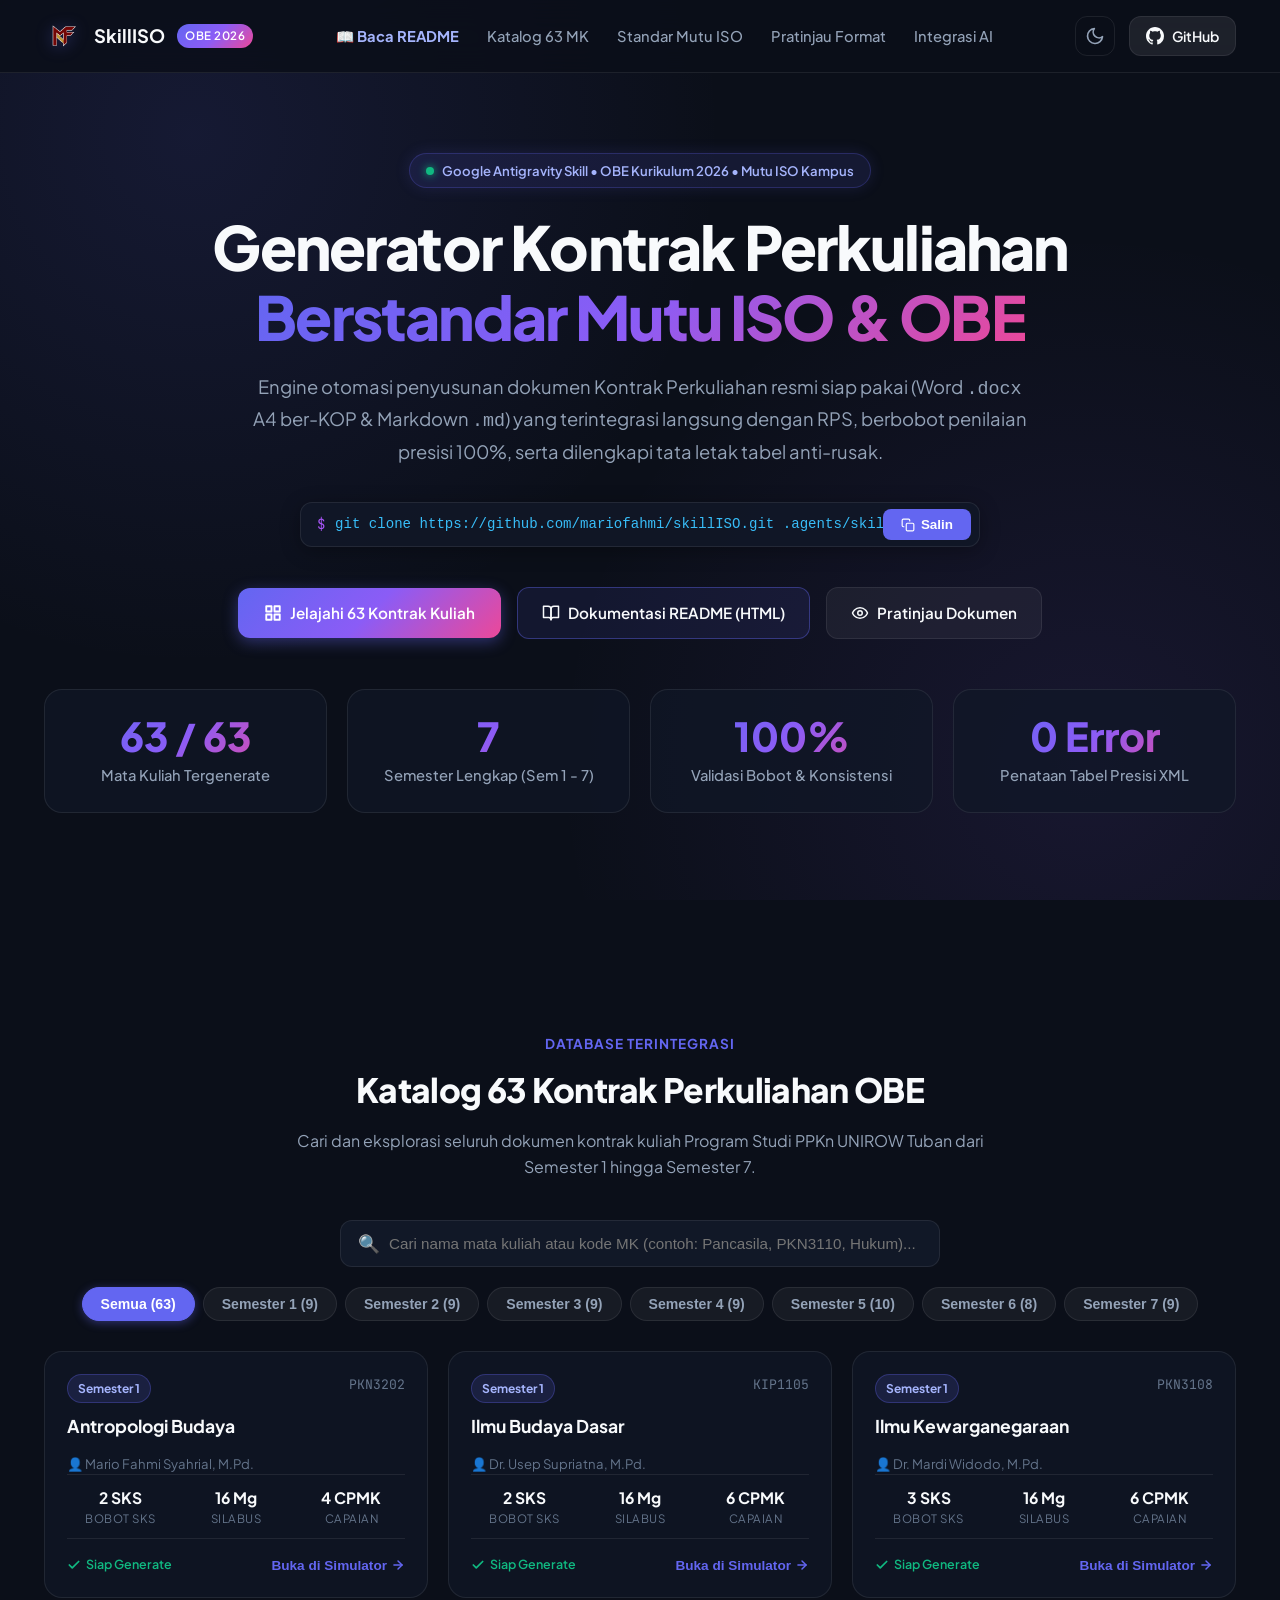
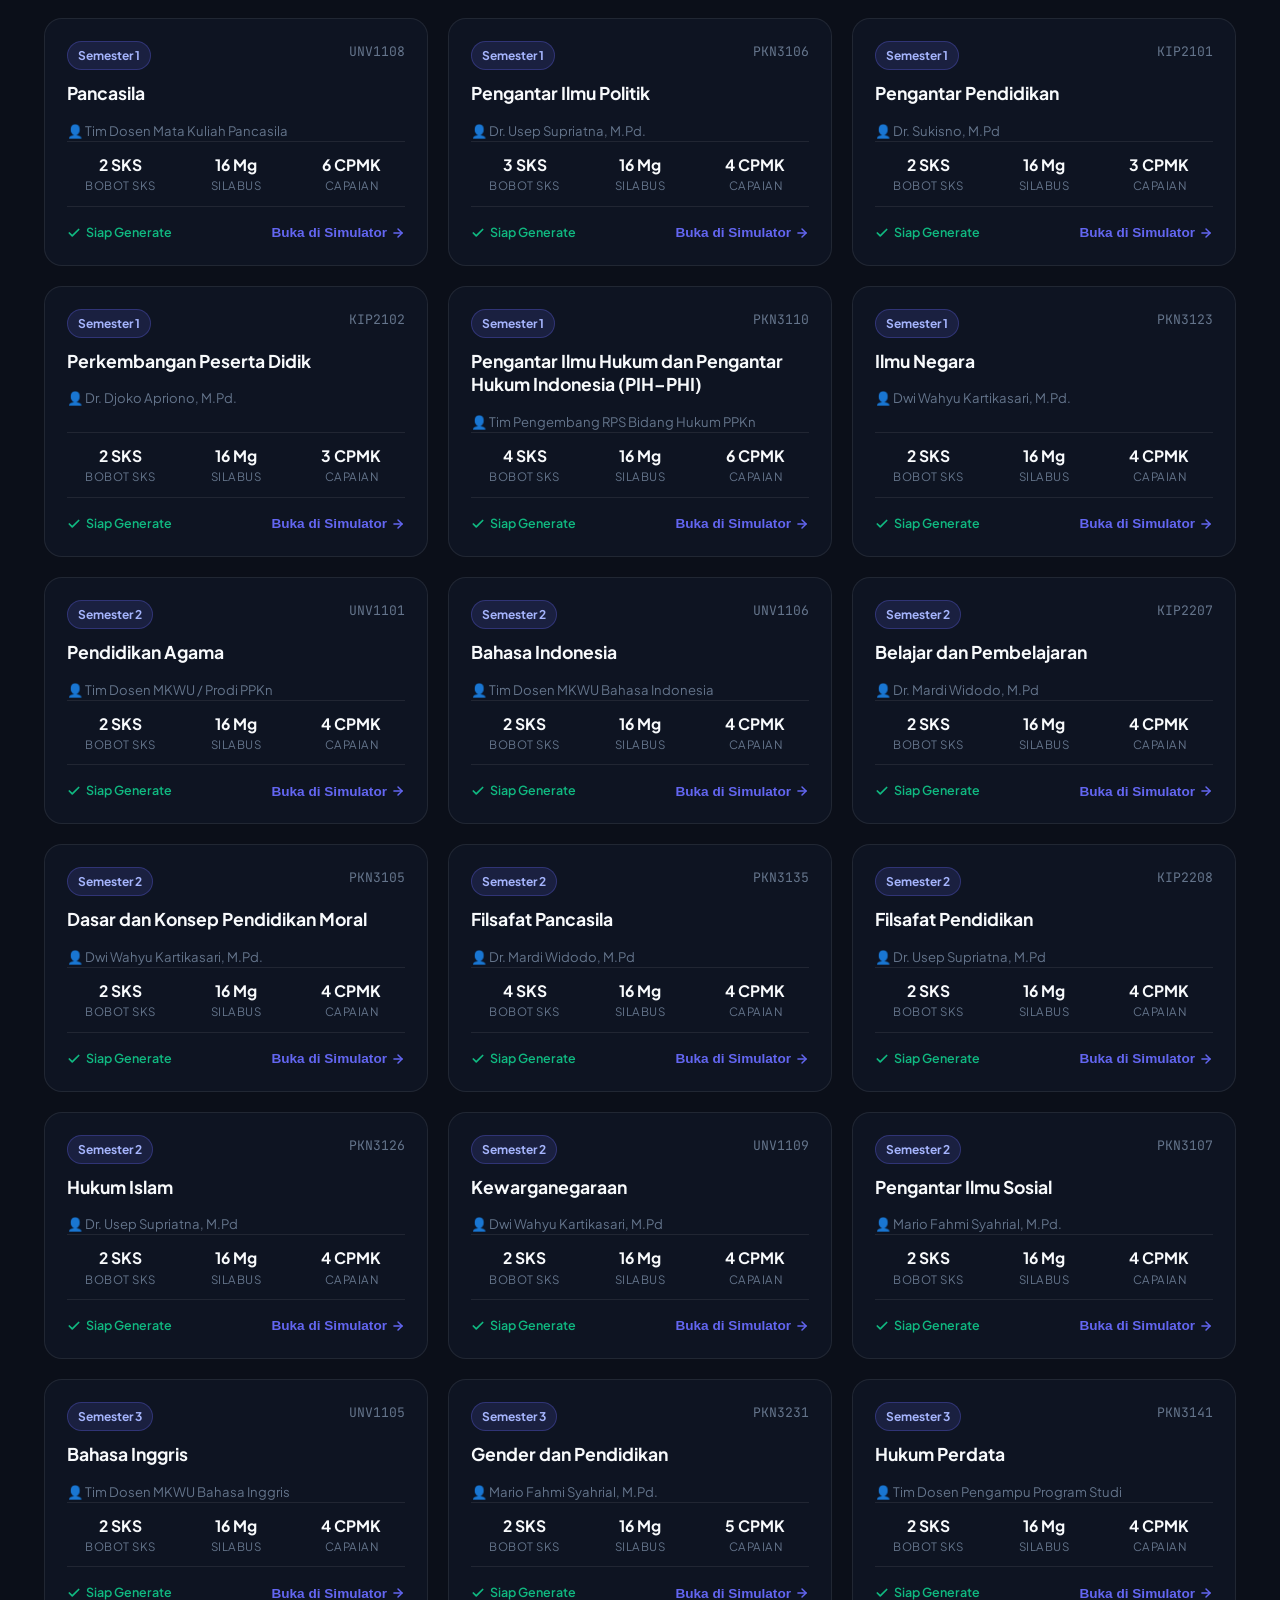
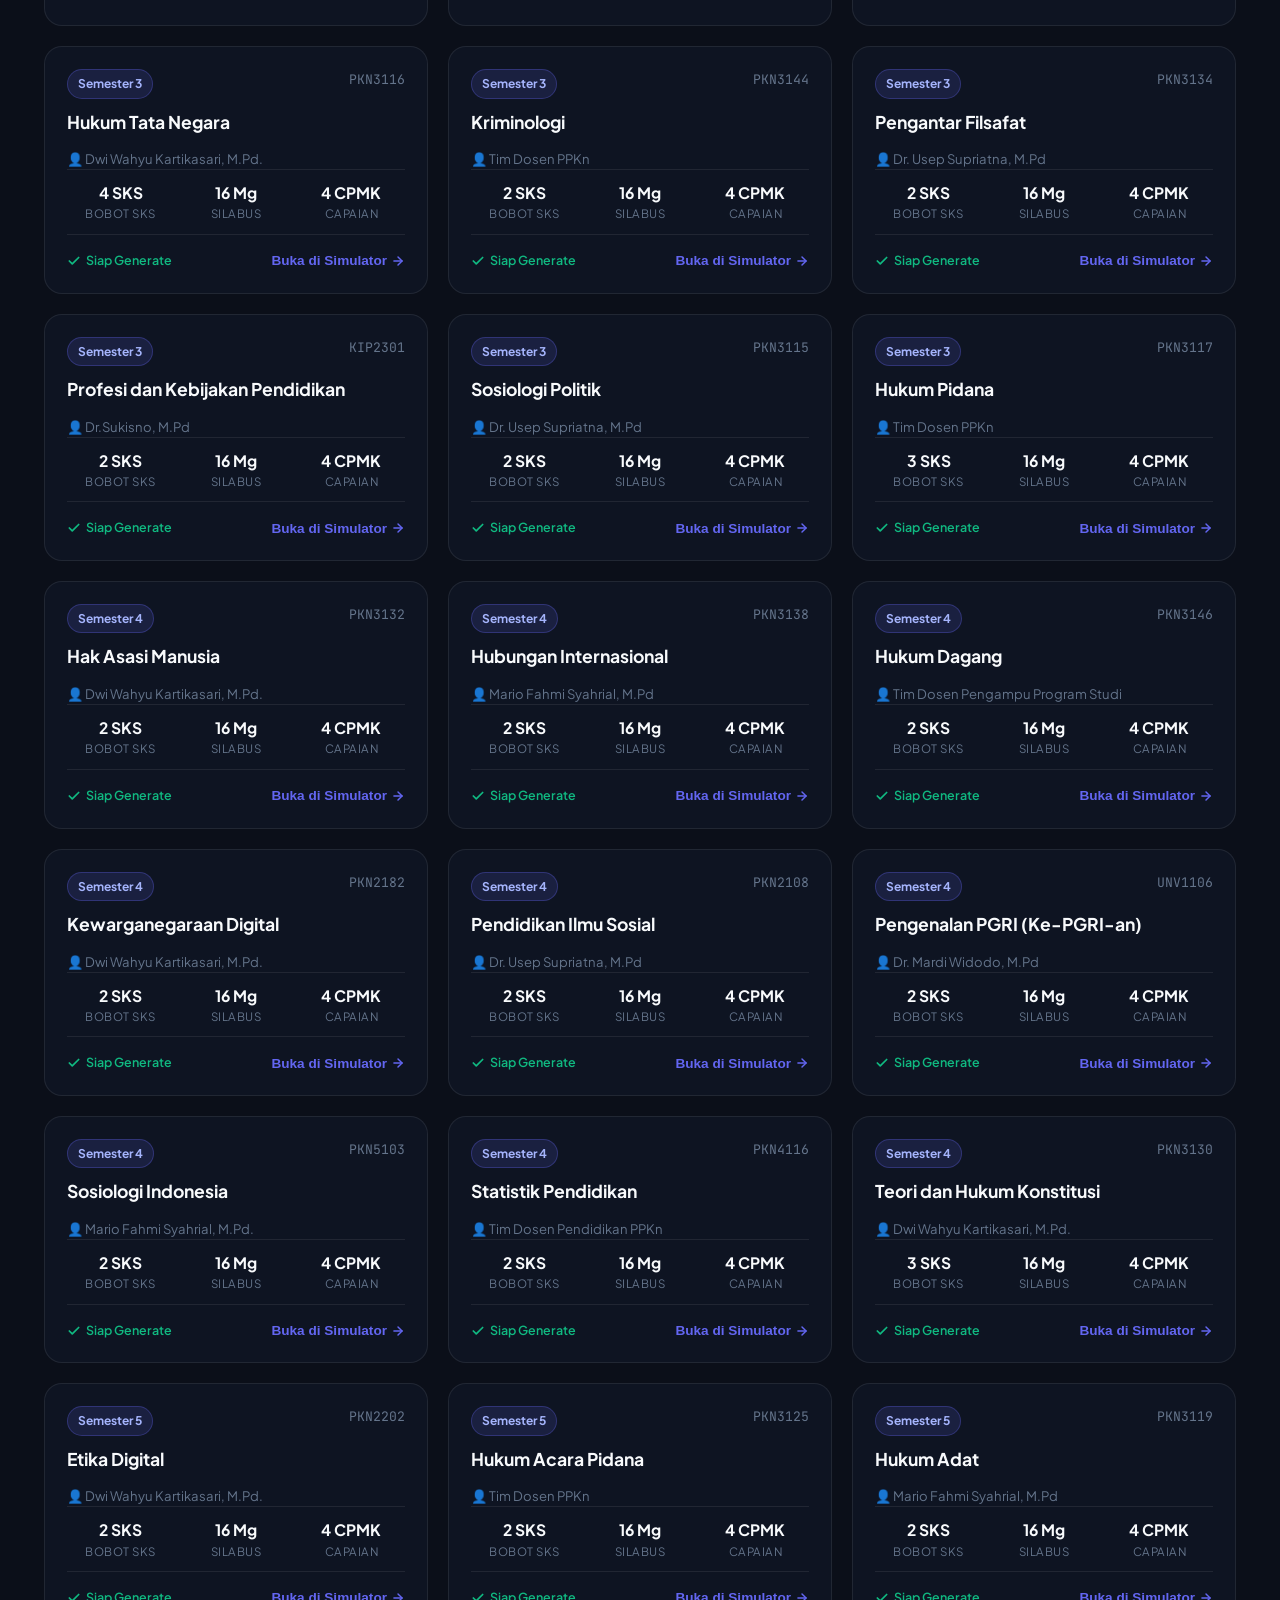
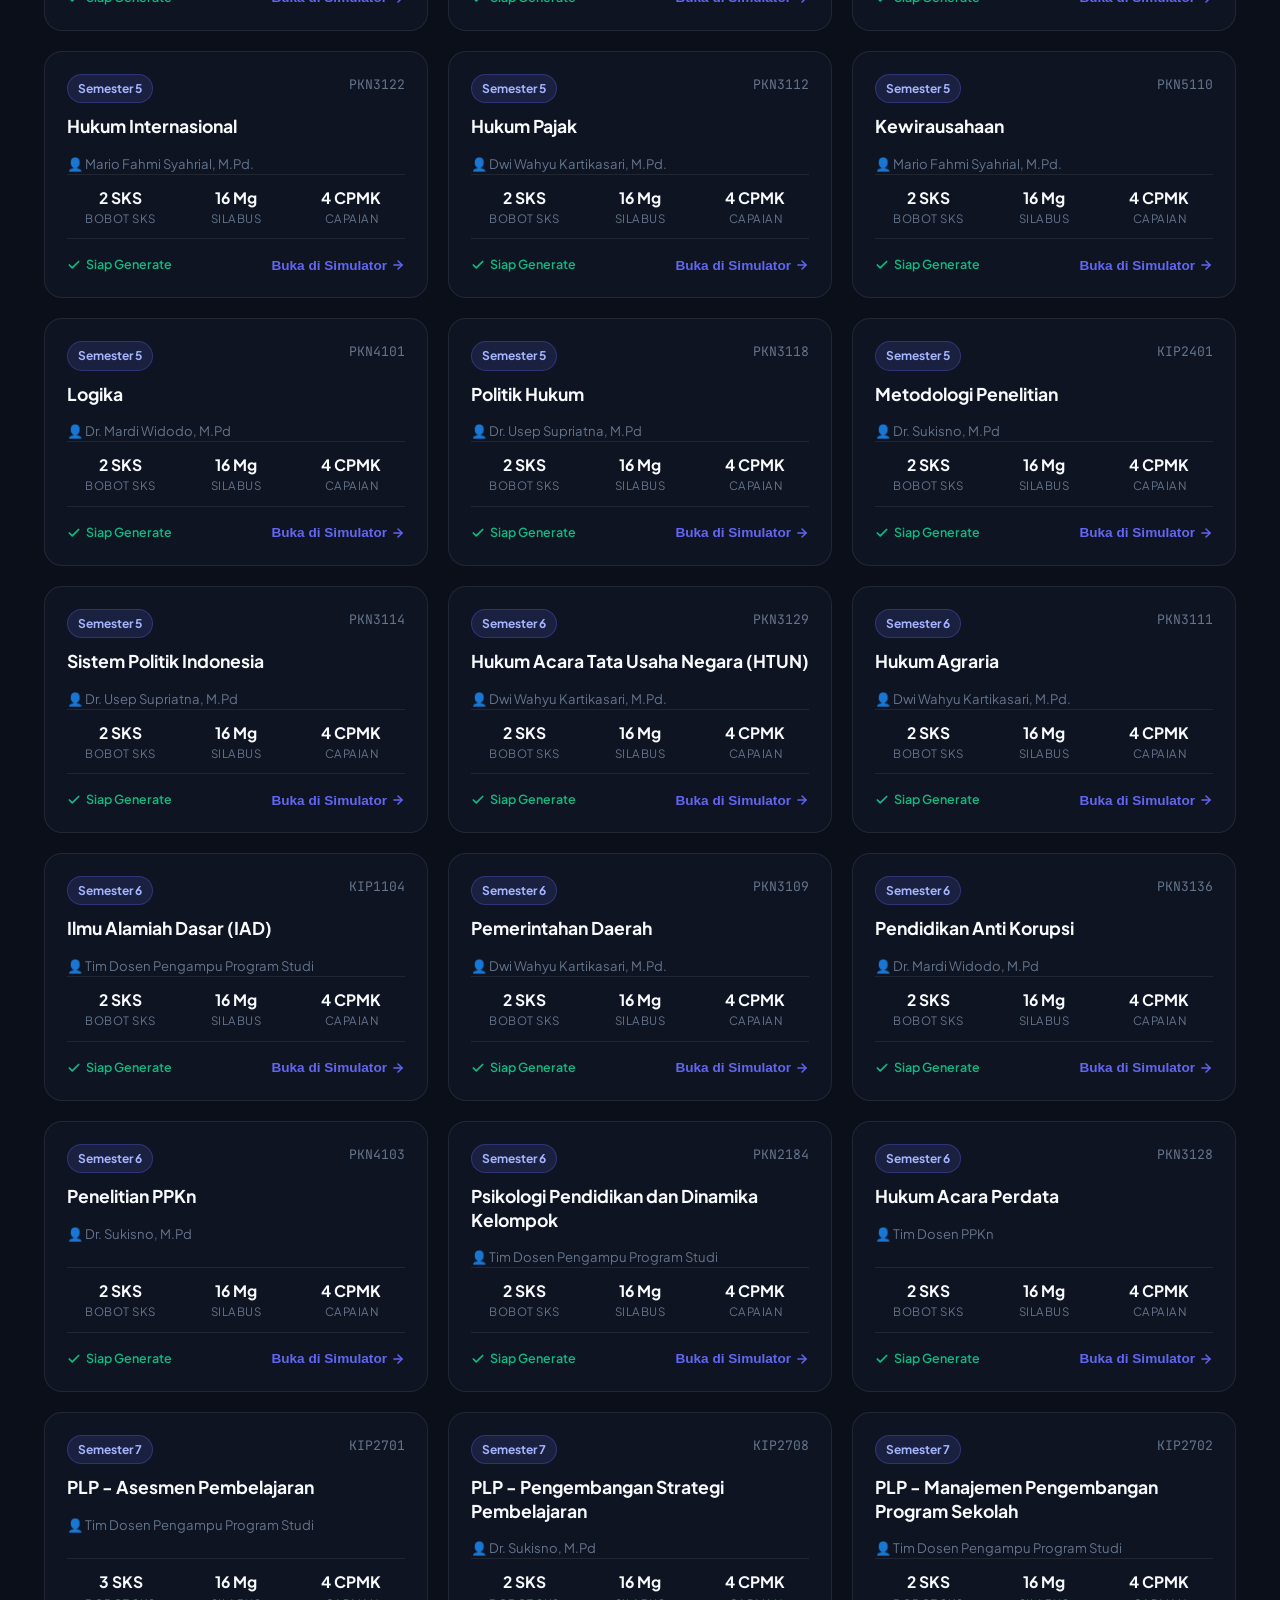
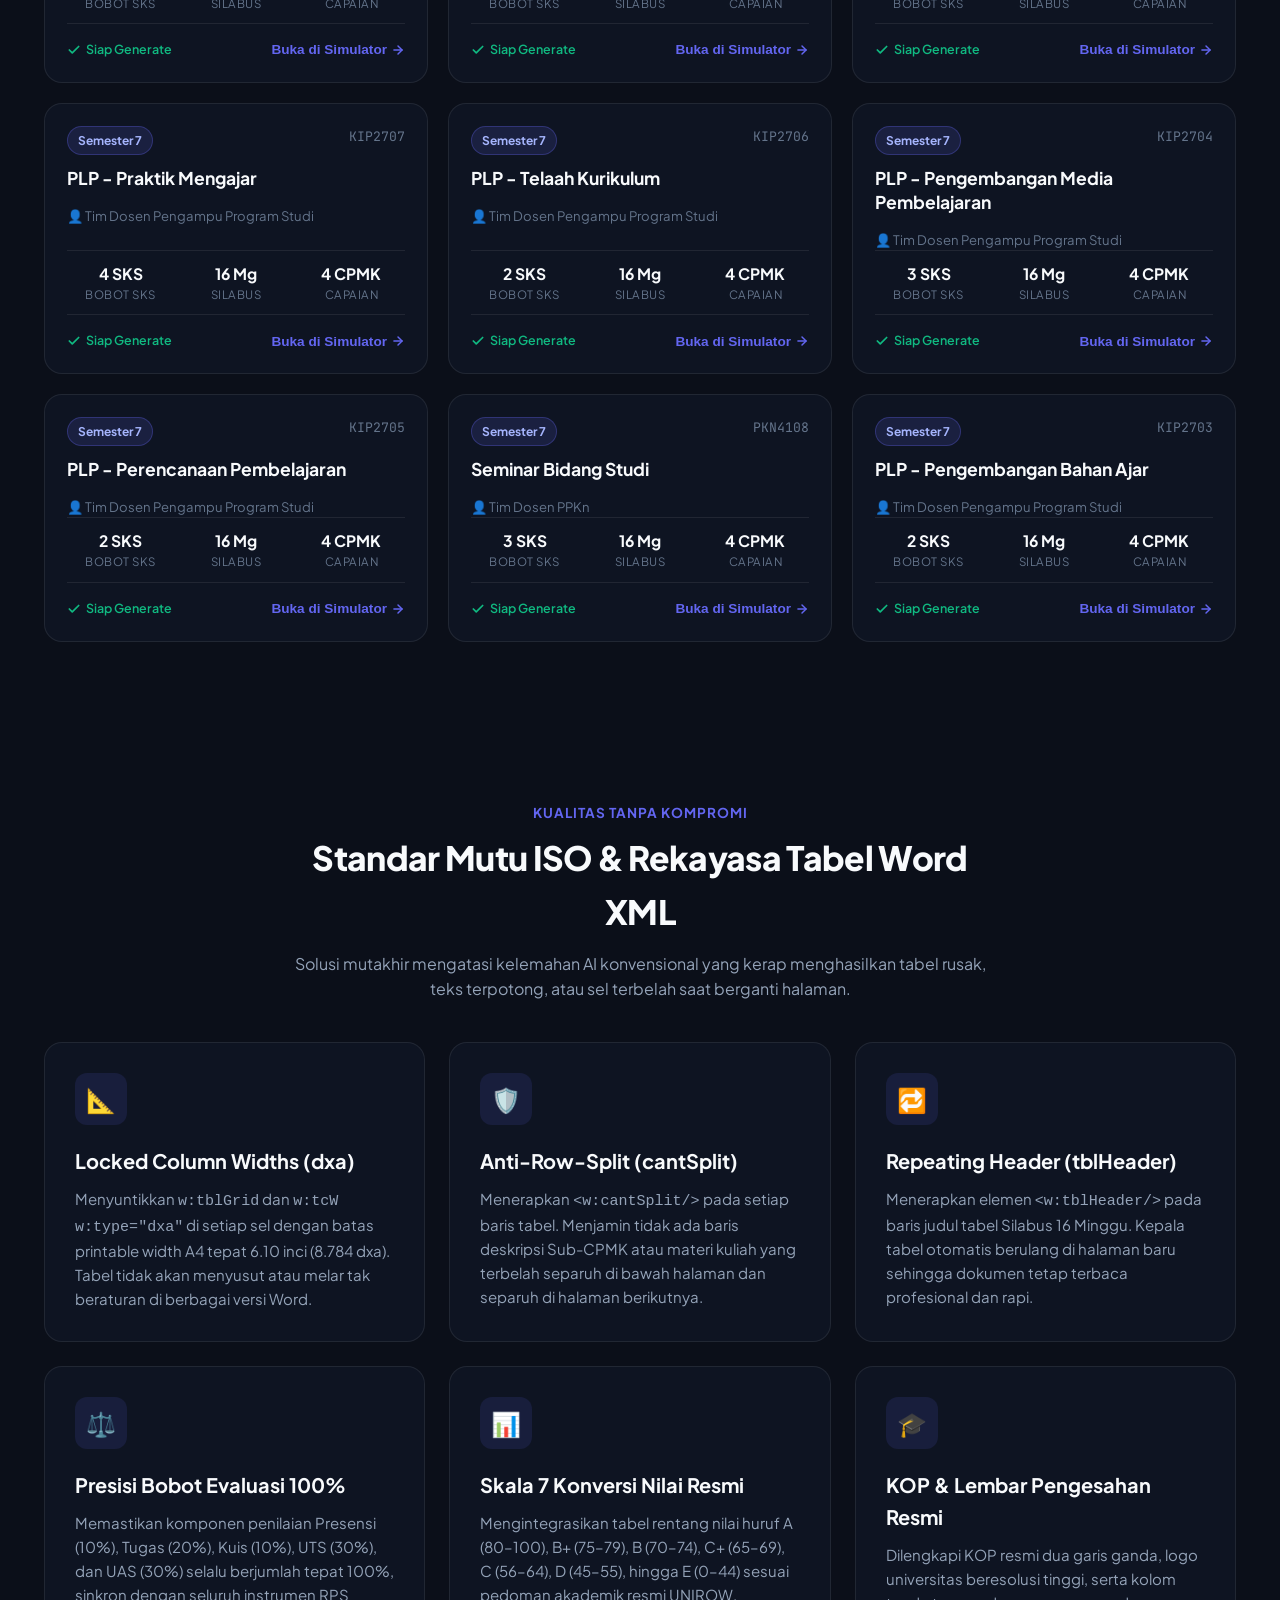
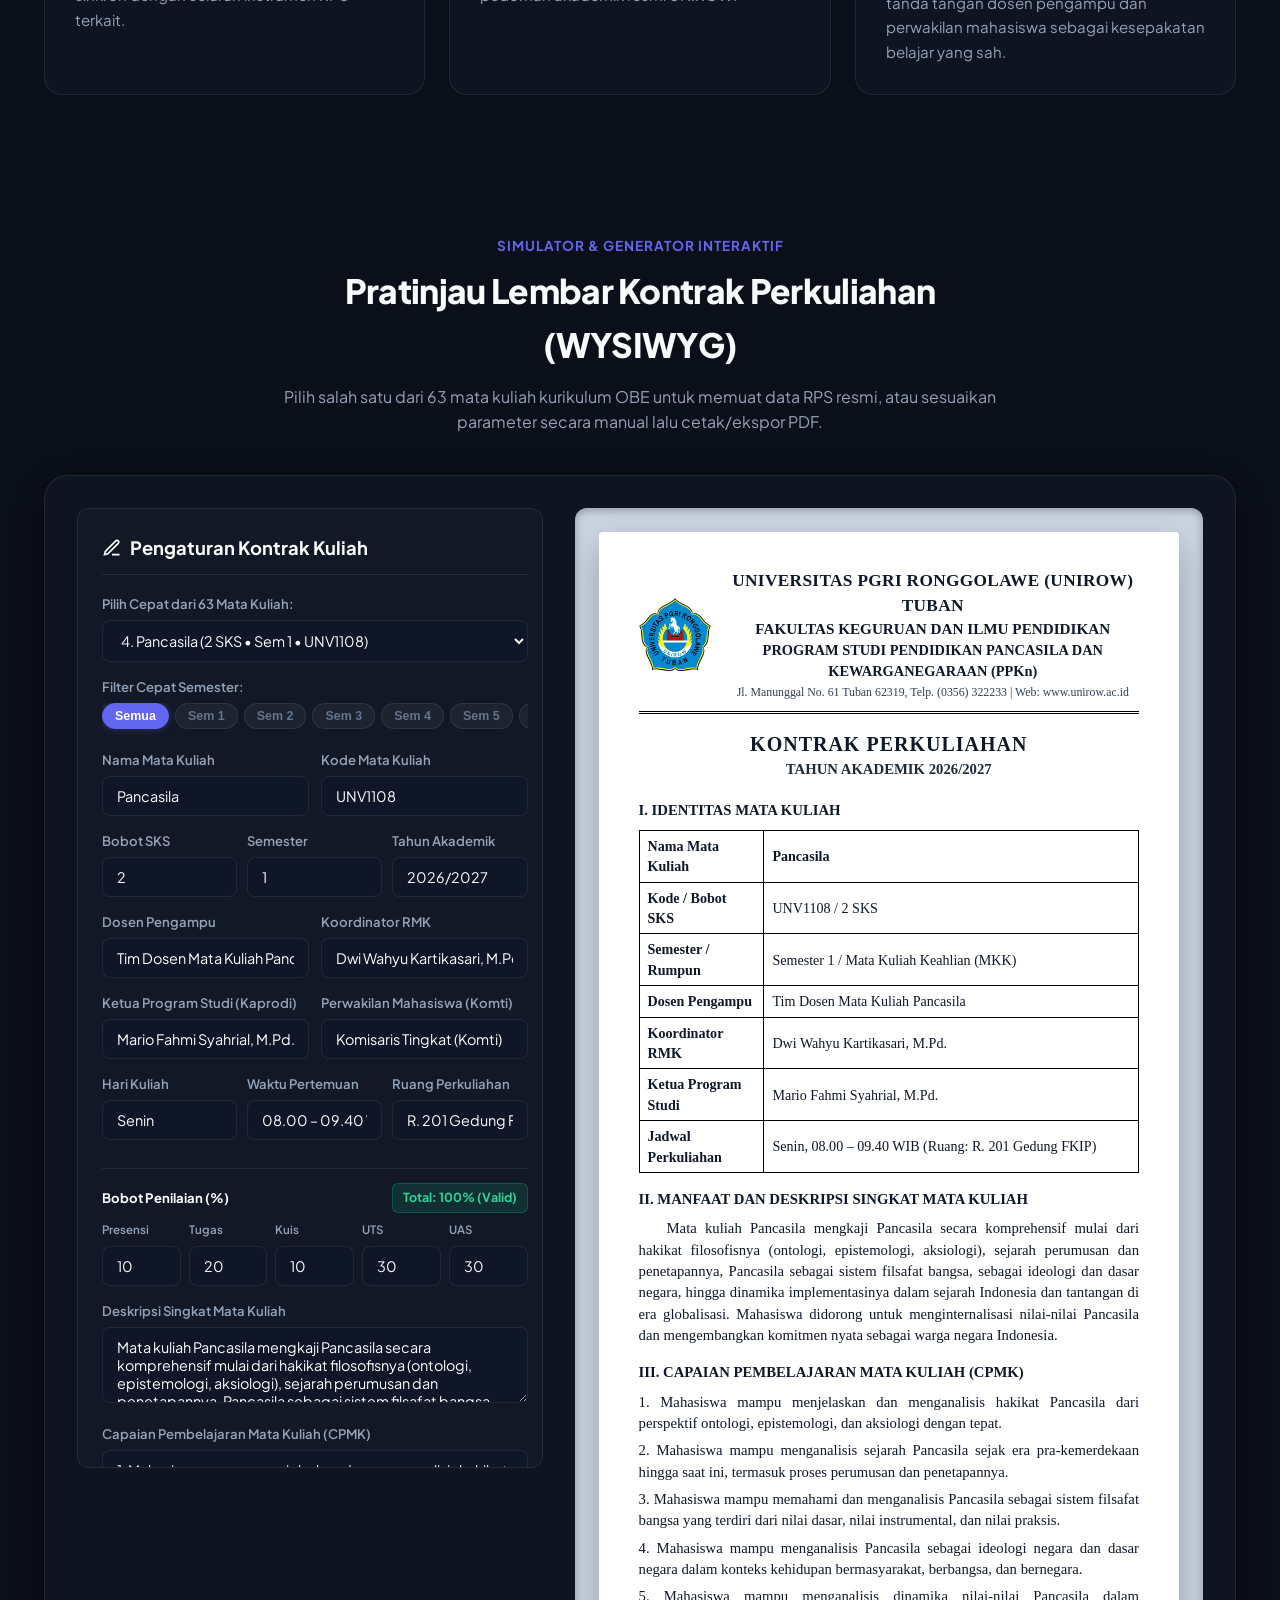
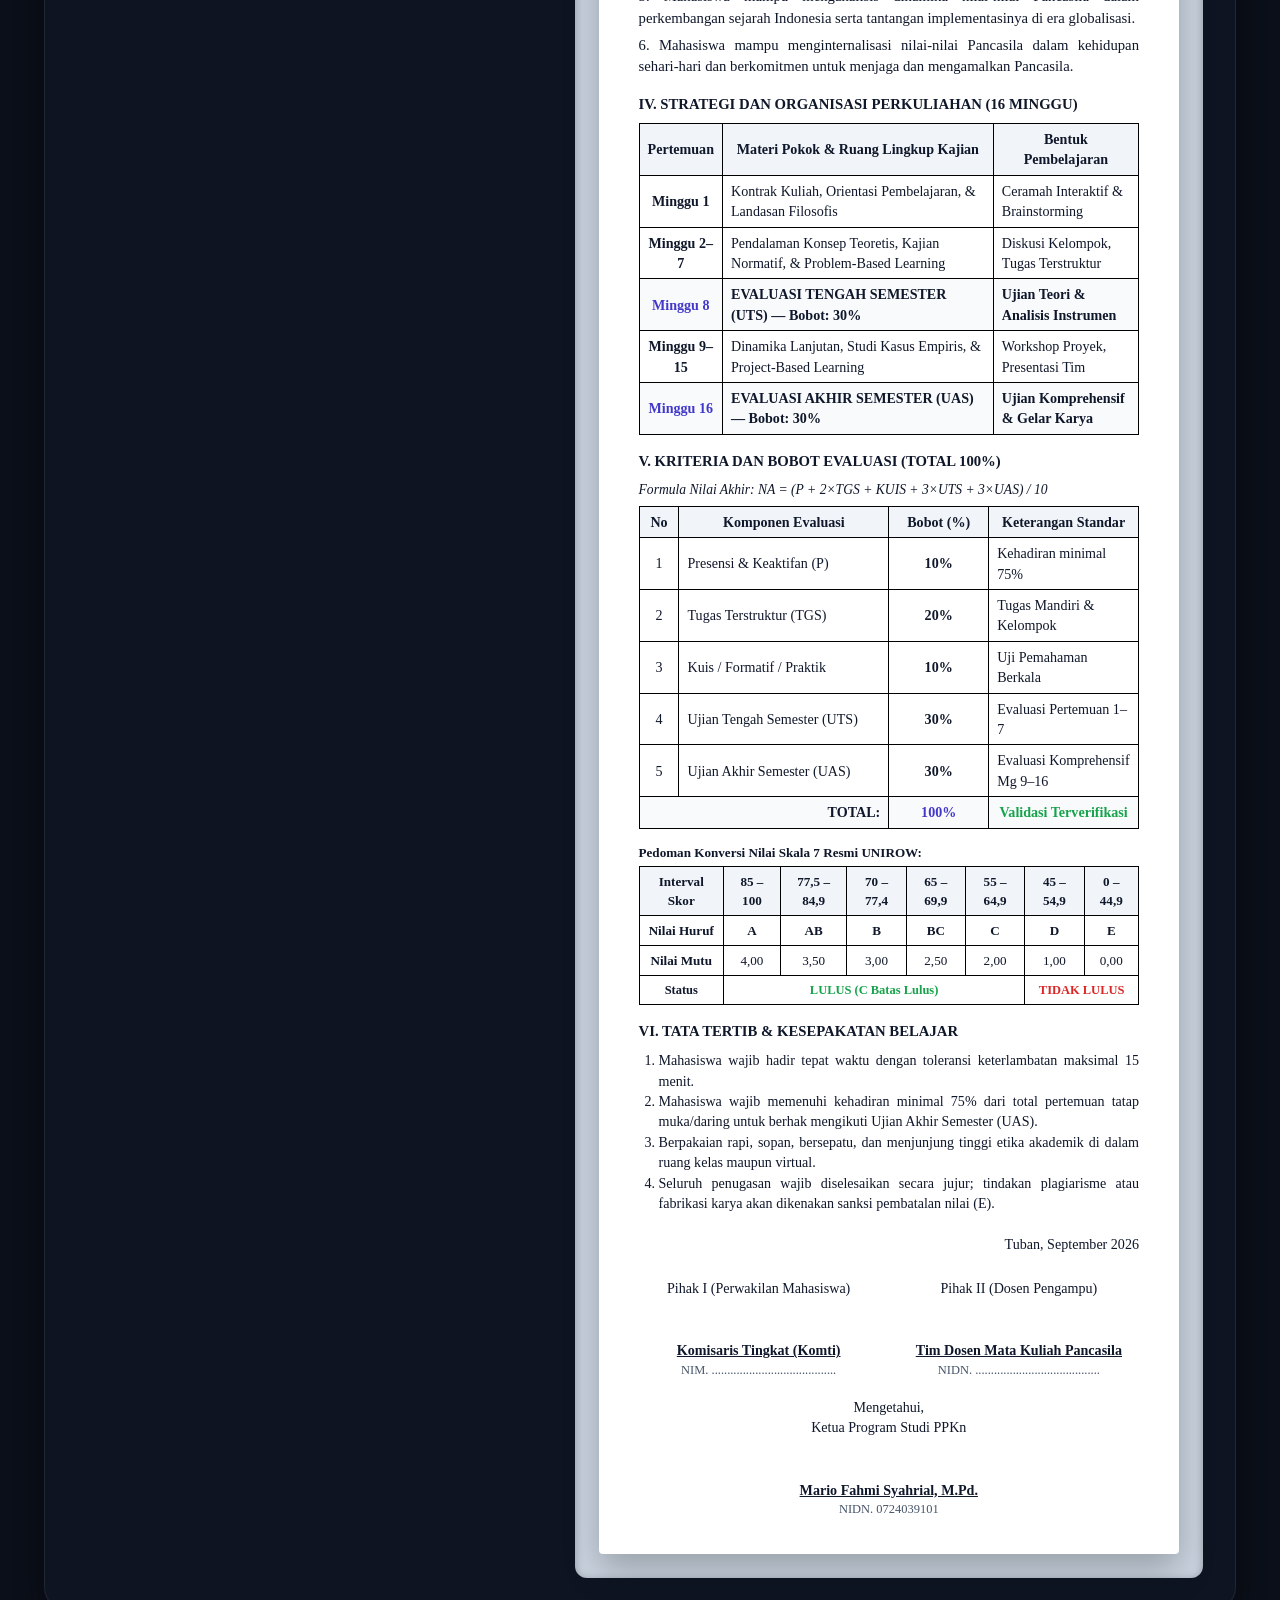
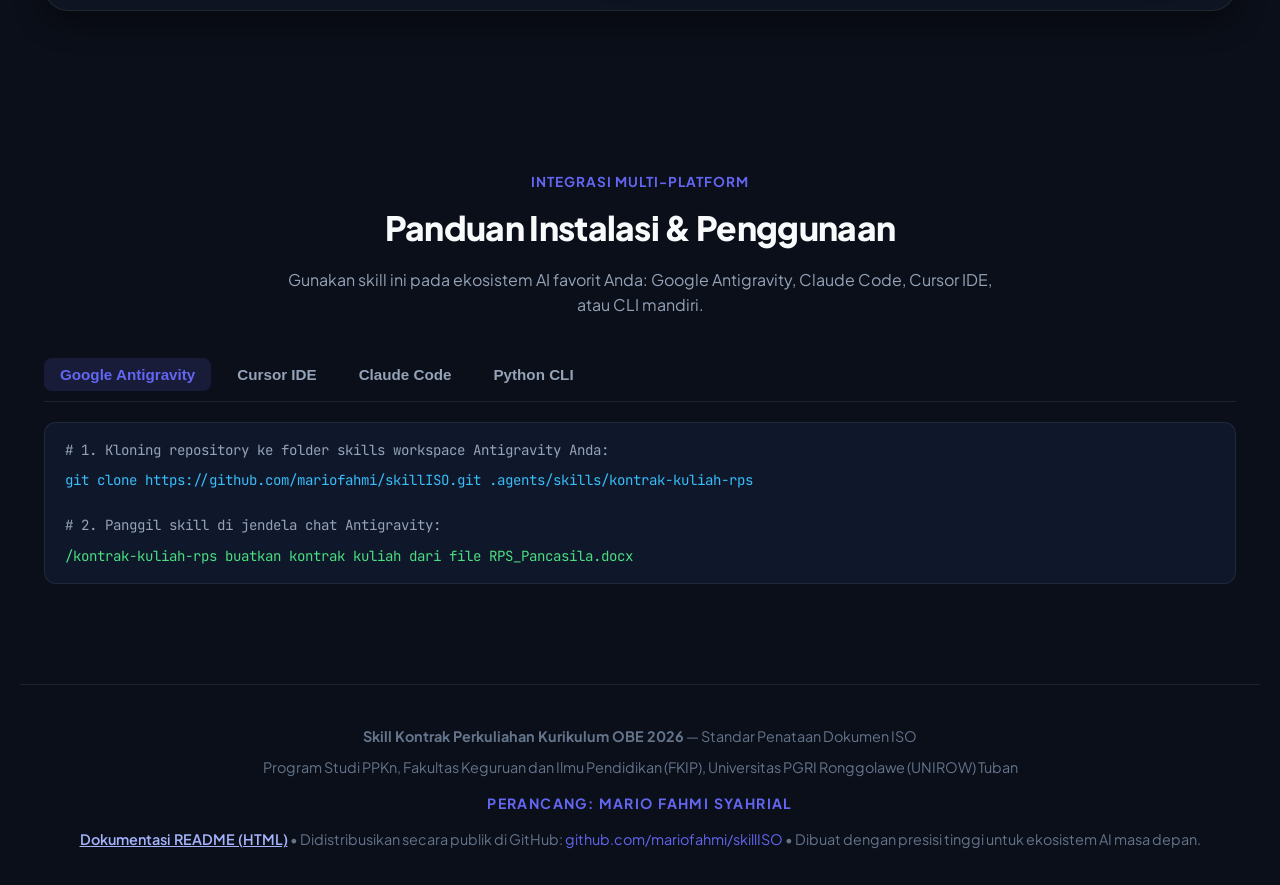
==== commit 1e820699: "Update navbar brand logo & favicon to MF logo and add PERANCANG credit" ====
--- a/index.html
+++ b/index.html
@@ -1,6 +1,7 @@
-<!DOCTYPE html>
+﻿<!DOCTYPE html>
 <html lang="id" data-theme="dark">
 <head>
+  <link rel="icon" type="image/png" href="[data-uri]">
   <meta charset="UTF-8">
   <meta name="viewport" content="width=device-width, initial-scale=1.0">
   <title>Skill Kontrak Perkuliahan OBE 2026 | Standar ISO UNIROW Tuban</title>
@@ -11,7 +12,1656 @@
   <link rel="preconnect" href="https://fonts.gstatic.com" crossorigin>
   <link href="https://fonts.googleapis.com/css2?family=JetBrains+Mono:wght@400;500;600&family=Plus+Jakarta+Sans:wght@400;500;600;700;800&display=swap" rel="stylesheet">
   
-  <link rel="stylesheet" href="style.css">
+  <style>
+/* ==========================================================================
+   SKILL KONTRAK PERKULIAHAN OBE - MODERN DESIGN SYSTEM
+   Universitas PGRI Ronggolawe (UNIROW) Tuban
+   ========================================================================== */
+
+:root {
+  --font-sans: 'Plus Jakarta Sans', 'Inter', -apple-system, BlinkMacSystemFont, 'Segoe UI', Roboto, sans-serif;
+  --font-mono: 'JetBrains Mono', 'Fira Code', Consolas, monospace;
+  
+  /* Color Palette - Executive Dark */
+  --bg-primary: #0b0f19;
+  --bg-secondary: #111827;
+  --bg-card: rgba(17, 24, 39, 0.7);
+  --bg-card-hover: rgba(30, 41, 59, 0.8);
+  --border-color: rgba(255, 255, 255, 0.08);
+  --border-glow: rgba(99, 102, 241, 0.25);
+  
+  --text-primary: #f8fafc;
+  --text-secondary: #94a3b8;
+  --text-muted: #64748b;
+  
+  --accent-primary: #6366f1;
+  --accent-secondary: #8b5cf6;
+  --accent-gradient: linear-gradient(135deg, #6366f1 0%, #8b5cf6 50%, #ec4899 100%);
+  --accent-glow: rgba(99, 102, 241, 0.35);
+  
+  --success: #10b981;
+  --success-glow: rgba(16, 185, 129, 0.2);
+  --warning: #f59e0b;
+  --info: #06b6d4;
+  
+  --radius-sm: 8px;
+  --radius-md: 12px;
+  --radius-lg: 18px;
+  --radius-xl: 24px;
+  
+  --shadow-sm: 0 2px 4px rgba(0, 0, 0, 0.2);
+  --shadow-md: 0 4px 20px rgba(0, 0, 0, 0.3);
+  --shadow-lg: 0 10px 30px rgba(0, 0, 0, 0.45);
+  --shadow-glow: 0 0 25px var(--accent-glow);
+  
+  --transition: all 0.25s cubic-bezier(0.16, 1, 0.3, 1);
+}
+
+[data-theme="light"] {
+  --bg-primary: #f8fafc;
+  --bg-secondary: #ffffff;
+  --bg-card: rgba(255, 255, 255, 0.85);
+  --bg-card-hover: rgba(255, 255, 255, 1);
+  --border-color: rgba(226, 232, 240, 0.9);
+  --border-glow: rgba(99, 102, 241, 0.3);
+  
+  --text-primary: #0f172a;
+  --text-secondary: #475569;
+  --text-muted: #94a3b8;
+  
+  --accent-glow: rgba(99, 102, 241, 0.15);
+  --shadow-md: 0 4px 20px rgba(0, 0, 0, 0.06);
+  --shadow-lg: 0 10px 30px rgba(0, 0, 0, 0.1);
+}
+
+*, *::before, *::after {
+  box-sizing: border-box;
+  margin: 0;
+  padding: 0;
+}
+
+body {
+  font-family: var(--font-sans);
+  background-color: var(--bg-primary);
+  color: var(--text-primary);
+  line-height: 1.6;
+  overflow-x: hidden;
+  transition: background-color 0.3s ease, color 0.3s ease;
+  background-image: 
+    radial-gradient(circle at 15% 15%, rgba(99, 102, 241, 0.12) 0%, transparent 40%),
+    radial-gradient(circle at 85% 85%, rgba(139, 92, 246, 0.1) 0%, transparent 40%);
+  background-attachment: fixed;
+}
+
+/* Glassmorphism utility */
+.glass-panel {
+  background: var(--bg-card);
+  backdrop-filter: blur(14px);
+  -webkit-backdrop-filter: blur(14px);
+  border: 1px solid var(--border-color);
+  border-radius: var(--radius-lg);
+}
+
+/* Container */
+.container {
+  max-width: 1240px;
+  margin: 0 auto;
+  padding: 0 24px;
+}
+
+/* Navigation Header */
+.navbar {
+  position: sticky;
+  top: 0;
+  z-index: 100;
+  background: rgba(11, 15, 25, 0.85);
+  backdrop-filter: blur(16px);
+  -webkit-backdrop-filter: blur(16px);
+  border-bottom: 1px solid var(--border-color);
+  transition: var(--transition);
+}
+
+[data-theme="light"] .navbar {
+  background: rgba(248, 250, 252, 0.85);
+}
+
+.nav-container {
+  display: flex;
+  align-items: center;
+  justify-content: space-between;
+  height: 72px;
+}
+
+.brand {
+  display: flex;
+  align-items: center;
+  gap: 12px;
+  text-decoration: none;
+  color: var(--text-primary);
+  font-weight: 700;
+  font-size: 1.15rem;
+}
+
+.brand-logo {
+  width: 38px;
+  height: 38px;
+  object-fit: contain;
+  filter: drop-shadow(0 2px 8px rgba(99, 102, 241, 0.3));
+}
+
+.brand-badge {
+  background: var(--accent-gradient);
+  color: #ffffff;
+  font-size: 0.72rem;
+  padding: 3px 8px;
+  border-radius: 999px;
+  font-weight: 600;
+  letter-spacing: 0.5px;
+}
+
+.nav-links {
+  display: flex;
+  align-items: center;
+  gap: 28px;
+  list-style: none;
+}
+
+.nav-links a {
+  text-decoration: none;
+  color: var(--text-secondary);
+  font-size: 0.92rem;
+  font-weight: 500;
+  transition: var(--transition);
+}
+
+.nav-links a:hover {
+  color: var(--accent-primary);
+}
+
+.nav-actions {
+  display: flex;
+  align-items: center;
+  gap: 14px;
+}
+
+.btn-icon {
+  background: transparent;
+  border: 1px solid var(--border-color);
+  color: var(--text-secondary);
+  width: 40px;
+  height: 40px;
+  border-radius: var(--radius-md);
+  display: inline-flex;
+  align-items: center;
+  justify-content: center;
+  cursor: pointer;
+  transition: var(--transition);
+}
+
+.btn-icon:hover {
+  color: var(--text-primary);
+  border-color: var(--accent-primary);
+  background: rgba(99, 102, 241, 0.1);
+}
+
+.btn-github {
+  display: inline-flex;
+  align-items: center;
+  gap: 8px;
+  background: rgba(255, 255, 255, 0.08);
+  border: 1px solid var(--border-color);
+  color: var(--text-primary);
+  padding: 8px 16px;
+  border-radius: var(--radius-md);
+  text-decoration: none;
+  font-size: 0.88rem;
+  font-weight: 600;
+  transition: var(--transition);
+}
+
+.btn-github:hover {
+  background: var(--accent-primary);
+  color: #ffffff;
+  border-color: var(--accent-primary);
+  box-shadow: var(--shadow-glow);
+}
+
+/* Hero Section */
+.hero {
+  padding: 80px 0 50px;
+  text-align: center;
+  position: relative;
+}
+
+.hero-pill {
+  display: inline-flex;
+  align-items: center;
+  gap: 8px;
+  padding: 6px 16px;
+  background: rgba(99, 102, 241, 0.12);
+  border: 1px solid var(--border-glow);
+  border-radius: 999px;
+  font-size: 0.82rem;
+  font-weight: 600;
+  color: #a5b4fc;
+  margin-bottom: 24px;
+  box-shadow: 0 0 15px rgba(99, 102, 241, 0.15);
+}
+
+.hero-pill-dot {
+  width: 8px;
+  height: 8px;
+  background: var(--success);
+  border-radius: 50%;
+  box-shadow: 0 0 8px var(--success);
+}
+
+.hero-title {
+  font-size: clamp(2.4rem, 5vw, 3.8rem);
+  font-weight: 800;
+  letter-spacing: -0.03em;
+  line-height: 1.15;
+  margin-bottom: 20px;
+}
+
+.gradient-text {
+  background: var(--accent-gradient);
+  -webkit-background-clip: text;
+  -webkit-text-fill-color: transparent;
+}
+
+.hero-desc {
+  font-size: 1.15rem;
+  color: var(--text-secondary);
+  max-width: 780px;
+  margin: 0 auto 36px;
+}
+
+/* Quick Install Box */
+.install-card {
+  max-width: 680px;
+  margin: 0 auto 40px;
+  background: rgba(17, 24, 39, 0.9);
+  border: 1px solid var(--border-color);
+  border-radius: var(--radius-md);
+  padding: 6px 8px 6px 16px;
+  display: flex;
+  align-items: center;
+  justify-content: space-between;
+  box-shadow: var(--shadow-md);
+  transition: var(--transition);
+}
+
+.install-card:hover {
+  border-color: var(--accent-primary);
+  box-shadow: var(--shadow-glow);
+}
+
+.install-cmd {
+  font-family: var(--font-mono);
+  font-size: 0.88rem;
+  color: #38bdf8;
+  display: flex;
+  align-items: center;
+  gap: 10px;
+  overflow-x: auto;
+  white-space: nowrap;
+}
+
+.install-prompt {
+  color: #a855f7;
+  user-select: none;
+}
+
+.btn-copy {
+  background: var(--accent-primary);
+  color: #ffffff;
+  border: none;
+  padding: 8px 18px;
+  border-radius: var(--radius-sm);
+  font-size: 0.84rem;
+  font-weight: 600;
+  cursor: pointer;
+  display: inline-flex;
+  align-items: center;
+  gap: 6px;
+  transition: var(--transition);
+  flex-shrink: 0;
+}
+
+.btn-copy:hover {
+  background: var(--accent-secondary);
+  transform: translateY(-1px);
+}
+
+.hero-actions {
+  display: flex;
+  align-items: center;
+  justify-content: center;
+  gap: 16px;
+  flex-wrap: wrap;
+}
+
+.btn-primary {
+  background: var(--accent-gradient);
+  color: #ffffff;
+  border: none;
+  padding: 13px 26px;
+  border-radius: var(--radius-md);
+  font-size: 0.95rem;
+  font-weight: 600;
+  text-decoration: none;
+  cursor: pointer;
+  display: inline-flex;
+  align-items: center;
+  gap: 8px;
+  box-shadow: 0 4px 15px rgba(99, 102, 241, 0.4);
+  transition: var(--transition);
+}
+
+.btn-primary:hover {
+  transform: translateY(-2px);
+  box-shadow: 0 8px 25px rgba(99, 102, 241, 0.6);
+}
+
+.btn-secondary {
+  background: rgba(255, 255, 255, 0.05);
+  border: 1px solid var(--border-color);
+  color: var(--text-primary);
+  padding: 13px 24px;
+  border-radius: var(--radius-md);
+  font-size: 0.95rem;
+  font-weight: 600;
+  text-decoration: none;
+  display: inline-flex;
+  align-items: center;
+  gap: 8px;
+  transition: var(--transition);
+}
+
+.btn-secondary:hover {
+  background: rgba(255, 255, 255, 0.1);
+  border-color: var(--text-muted);
+}
+
+/* Stats Section */
+.stats-grid {
+  display: grid;
+  grid-template-columns: repeat(auto-fit, minmax(220px, 1fr));
+  gap: 20px;
+  margin: 50px 0;
+}
+
+.stat-card {
+  padding: 24px;
+  text-align: center;
+  border-radius: var(--radius-lg);
+  background: var(--bg-card);
+  border: 1px solid var(--border-color);
+  transition: var(--transition);
+}
+
+.stat-card:hover {
+  transform: translateY(-3px);
+  border-color: var(--border-glow);
+  box-shadow: var(--shadow-md);
+}
+
+.stat-num {
+  font-size: 2.5rem;
+  font-weight: 800;
+  background: var(--accent-gradient);
+  -webkit-background-clip: text;
+  -webkit-text-fill-color: transparent;
+  line-height: 1.1;
+  margin-bottom: 6px;
+}
+
+.stat-label {
+  font-size: 0.92rem;
+  color: var(--text-secondary);
+  font-weight: 500;
+}
+
+/* Section Header */
+.section-head {
+  text-align: center;
+  max-width: 720px;
+  margin: 80px auto 40px;
+}
+
+.section-tag {
+  color: var(--accent-primary);
+  font-weight: 700;
+  font-size: 0.85rem;
+  text-transform: uppercase;
+  letter-spacing: 1px;
+  margin-bottom: 8px;
+}
+
+.section-title {
+  font-size: 2.1rem;
+  font-weight: 800;
+  letter-spacing: -0.02em;
+  margin-bottom: 12px;
+}
+
+.section-desc {
+  font-size: 1rem;
+  color: var(--text-secondary);
+}
+
+/* Feature Grid */
+.feature-grid {
+  display: grid;
+  grid-template-columns: repeat(auto-fit, minmax(320px, 1fr));
+  gap: 24px;
+}
+
+.feature-card {
+  padding: 30px;
+  border-radius: var(--radius-lg);
+  background: var(--bg-card);
+  border: 1px solid var(--border-color);
+  transition: var(--transition);
+  position: relative;
+  overflow: hidden;
+}
+
+.feature-card::before {
+  content: '';
+  position: absolute;
+  top: 0;
+  left: 0;
+  width: 100%;
+  height: 3px;
+  background: var(--accent-gradient);
+  opacity: 0;
+  transition: var(--transition);
+}
+
+.feature-card:hover {
+  transform: translateY(-4px);
+  border-color: var(--border-glow);
+  box-shadow: var(--shadow-lg);
+}
+
+.feature-card:hover::before {
+  opacity: 1;
+}
+
+.feature-icon {
+  width: 52px;
+  height: 52px;
+  background: rgba(99, 102, 241, 0.12);
+  border-radius: var(--radius-md);
+  display: flex;
+  align-items: center;
+  justify-content: center;
+  font-size: 1.5rem;
+  color: var(--accent-primary);
+  margin-bottom: 20px;
+}
+
+.feature-title {
+  font-size: 1.25rem;
+  font-weight: 700;
+  margin-bottom: 10px;
+}
+
+.feature-text {
+  font-size: 0.94rem;
+  color: var(--text-secondary);
+  line-height: 1.6;
+}
+
+/* Course Explorer / Catalog */
+.explorer-controls {
+  display: flex;
+  flex-direction: column;
+  gap: 20px;
+  margin-bottom: 30px;
+}
+
+.search-box {
+  position: relative;
+  max-width: 600px;
+  width: 100%;
+  margin: 0 auto;
+}
+
+.search-input {
+  width: 100%;
+  background: var(--bg-secondary);
+  border: 1px solid var(--border-color);
+  color: var(--text-primary);
+  padding: 14px 20px 14px 48px;
+  border-radius: var(--radius-md);
+  font-size: 0.95rem;
+  transition: var(--transition);
+}
+
+.search-input:focus {
+  outline: none;
+  border-color: var(--accent-primary);
+  box-shadow: 0 0 0 3px rgba(99, 102, 241, 0.2);
+}
+
+.search-icon {
+  position: absolute;
+  left: 18px;
+  top: 50%;
+  transform: translateY(-50%);
+  color: var(--text-muted);
+  font-size: 1.1rem;
+}
+
+.semester-tabs {
+  display: flex;
+  align-items: center;
+  justify-content: center;
+  gap: 8px;
+  flex-wrap: wrap;
+}
+
+.tab-btn {
+  background: rgba(255, 255, 255, 0.05);
+  border: 1px solid var(--border-color);
+  color: var(--text-secondary);
+  padding: 8px 18px;
+  border-radius: 999px;
+  font-size: 0.88rem;
+  font-weight: 600;
+  cursor: pointer;
+  transition: var(--transition);
+}
+
+.tab-btn:hover {
+  color: var(--text-primary);
+  background: rgba(255, 255, 255, 0.1);
+}
+
+.tab-btn.active {
+  background: var(--accent-primary);
+  color: #ffffff;
+  border-color: var(--accent-primary);
+  box-shadow: 0 2px 10px rgba(99, 102, 241, 0.4);
+}
+
+.course-grid {
+  display: grid;
+  grid-template-columns: repeat(auto-fill, minmax(360px, 1fr));
+  gap: 20px;
+}
+
+.course-card {
+  background: var(--bg-card);
+  border: 1px solid var(--border-color);
+  border-radius: var(--radius-lg);
+  padding: 22px;
+  display: flex;
+  flex-direction: column;
+  justify-content: space-between;
+  transition: var(--transition);
+  cursor: pointer;
+}
+
+.course-card:hover {
+  transform: translateY(-3px);
+  border-color: var(--accent-primary);
+  box-shadow: var(--shadow-md);
+}
+
+.course-header {
+  display: flex;
+  align-items: flex-start;
+  justify-content: space-between;
+  gap: 12px;
+  margin-bottom: 12px;
+}
+
+.course-sem-badge {
+  background: rgba(99, 102, 241, 0.15);
+  color: #a5b4fc;
+  font-size: 0.75rem;
+  font-weight: 700;
+  padding: 4px 10px;
+  border-radius: 999px;
+  border: 1px solid rgba(99, 102, 241, 0.3);
+}
+
+.course-code {
+  font-family: var(--font-mono);
+  font-size: 0.82rem;
+  color: var(--text-muted);
+}
+
+.course-title {
+  font-size: 1.1rem;
+  font-weight: 700;
+  margin-bottom: 14px;
+  line-height: 1.35;
+}
+
+.course-meta {
+  display: grid;
+  grid-template-columns: repeat(3, 1fr);
+  gap: 8px;
+  padding: 10px 0;
+  border-top: 1px solid var(--border-color);
+  border-bottom: 1px solid var(--border-color);
+  margin-bottom: 16px;
+  text-align: center;
+}
+
+.meta-item-val {
+  font-weight: 700;
+  font-size: 0.98rem;
+  color: var(--text-primary);
+}
+
+.meta-item-lbl {
+  font-size: 0.72rem;
+  color: var(--text-muted);
+  text-transform: uppercase;
+  letter-spacing: 0.5px;
+}
+
+.course-eval-bar {
+  display: flex;
+  align-items: center;
+  justify-content: space-between;
+  font-size: 0.78rem;
+  color: var(--text-secondary);
+}
+
+.course-status-tag {
+  display: inline-flex;
+  align-items: center;
+  gap: 5px;
+  color: var(--success);
+  font-weight: 600;
+}
+
+.btn-card-action {
+  background: transparent;
+  color: var(--accent-primary);
+  border: none;
+  font-weight: 600;
+  font-size: 0.85rem;
+  display: inline-flex;
+  align-items: center;
+  gap: 4px;
+  cursor: pointer;
+}
+
+/* Modal Popup */
+.modal-overlay {
+  position: fixed;
+  top: 0;
+  left: 0;
+  width: 100vw;
+  height: 100vh;
+  background: rgba(0, 0, 0, 0.75);
+  backdrop-filter: blur(8px);
+  z-index: 1000;
+  display: flex;
+  align-items: center;
+  justify-content: center;
+  padding: 20px;
+  opacity: 0;
+  pointer-events: none;
+  transition: opacity 0.25s ease;
+}
+
+.modal-overlay.active {
+  opacity: 1;
+  pointer-events: auto;
+}
+
+.modal-content {
+  background: var(--bg-secondary);
+  border: 1px solid var(--border-color);
+  border-radius: var(--radius-xl);
+  max-width: 820px;
+  width: 100%;
+  max-height: 85vh;
+  overflow-y: auto;
+  padding: 32px;
+  position: relative;
+  box-shadow: var(--shadow-lg);
+}
+
+.modal-close {
+  position: absolute;
+  top: 20px;
+  right: 20px;
+  background: rgba(255, 255, 255, 0.08);
+  border: none;
+  color: var(--text-secondary);
+  width: 36px;
+  height: 36px;
+  border-radius: 50%;
+  cursor: pointer;
+  display: flex;
+  align-items: center;
+  justify-content: center;
+  font-size: 1.1rem;
+  transition: var(--transition);
+}
+
+.modal-close:hover {
+  background: rgba(239, 68, 68, 0.2);
+  color: #ef4444;
+}
+
+/* Template Live Simulator */
+.preview-window {
+  background: #ffffff;
+  color: #1e293b;
+  border-radius: var(--radius-md);
+  box-shadow: var(--shadow-lg);
+  padding: 40px;
+  font-size: 0.92rem;
+  max-width: 900px;
+  margin: 0 auto;
+}
+
+.preview-kop {
+  display: flex;
+  align-items: center;
+  gap: 20px;
+  border-bottom: 3px double #0f172a;
+  padding-bottom: 16px;
+  margin-bottom: 24px;
+}
+
+.preview-logo {
+  width: 70px;
+  height: 70px;
+  object-fit: contain;
+}
+
+.preview-kop-text {
+  text-align: center;
+  flex: 1;
+}
+
+.preview-kop-text h3 {
+  font-size: 1.05rem;
+  font-weight: 800;
+  text-transform: uppercase;
+  margin-bottom: 2px;
+}
+
+.preview-kop-text h4 {
+  font-size: 0.95rem;
+  font-weight: 700;
+  margin-bottom: 4px;
+}
+
+.preview-kop-text p {
+  font-size: 0.75rem;
+  color: #475569;
+}
+
+.preview-table {
+  width: 100%;
+  border-collapse: collapse;
+  margin: 16px 0;
+  font-size: 0.85rem;
+}
+
+.preview-table th, .preview-table td {
+  border: 1px solid #cbd5e1;
+  padding: 8px 12px;
+}
+
+.preview-table th {
+  background: #f1f5f9;
+  font-weight: 700;
+  text-align: center;
+}
+
+/* AI Guide Tabs */
+.guide-tabs {
+  display: flex;
+  gap: 10px;
+  margin-bottom: 20px;
+  border-bottom: 1px solid var(--border-color);
+  padding-bottom: 10px;
+}
+
+.guide-tab-btn {
+  background: transparent;
+  border: none;
+  color: var(--text-secondary);
+  font-size: 0.95rem;
+  font-weight: 600;
+  padding: 8px 16px;
+  border-radius: var(--radius-sm);
+  cursor: pointer;
+  transition: var(--transition);
+}
+
+.guide-tab-btn.active {
+  background: rgba(99, 102, 241, 0.15);
+  color: var(--accent-primary);
+}
+
+.code-block {
+  background: #0f172a;
+  border: 1px solid var(--border-color);
+  border-radius: var(--radius-md);
+  padding: 16px 20px;
+  font-family: var(--font-mono);
+  font-size: 0.88rem;
+  color: #e2e8f0;
+  position: relative;
+  overflow-x: auto;
+}
+
+/* Footer */
+.footer {
+  margin-top: 100px;
+  border-top: 1px solid var(--border-color);
+  padding: 40px 0;
+  text-align: center;
+  color: var(--text-muted);
+  font-size: 0.9rem;
+}
+
+.footer a {
+  color: var(--accent-primary);
+  text-decoration: none;
+}
+
+/* Responsive */
+@media (max-width: 768px) {
+  .nav-links {
+    display: none;
+  }
+  .hero-title {
+    font-size: 2.2rem;
+  }
+  .preview-window {
+    padding: 20px;
+  }
+  .course-grid {
+    grid-template-columns: 1fr;
+  }
+}
+
+
+/* ==========================================================================
+   SIMULATOR & GENERATOR KONTRAK PERKULIAHAN (DUAL-PANEL WYSIWYG)
+   ========================================================================== */
+
+.simulator-card {
+  background: var(--bg-card);
+  backdrop-filter: blur(16px);
+  -webkit-backdrop-filter: blur(16px);
+  border: 1px solid var(--border-color);
+  border-radius: var(--radius-xl);
+  padding: 32px;
+  box-shadow: var(--shadow-lg);
+  margin-top: 24px;
+}
+
+.sim-grid {
+  display: grid;
+  grid-template-columns: 1fr 1.35fr;
+  gap: 32px;
+  align-items: start;
+}
+
+@media (max-width: 1080px) {
+  .sim-grid {
+    grid-template-columns: 1fr;
+  }
+}
+
+/* Controls Panel (Left Panel) */
+.controls-panel {
+  background: rgba(255, 255, 255, 0.02);
+  border: 1px solid var(--border-color);
+  border-radius: var(--radius-md);
+  padding: 24px;
+  max-height: 960px;
+  overflow-y: auto;
+  padding-right: 14px;
+}
+
+.controls-panel::-webkit-scrollbar {
+  width: 6px;
+}
+.controls-panel::-webkit-scrollbar-track {
+  background: rgba(255, 255, 255, 0.02);
+  border-radius: 4px;
+}
+.controls-panel::-webkit-scrollbar-thumb {
+  background: rgba(255, 255, 255, 0.16);
+  border-radius: 4px;
+}
+.controls-panel::-webkit-scrollbar-thumb:hover {
+  background: rgba(255, 255, 255, 0.32);
+}
+
+.sim-panel-title {
+  font-size: 1.15rem;
+  font-weight: 700;
+  color: #ffffff;
+  display: flex;
+  align-items: center;
+  gap: 8px;
+  margin-bottom: 18px;
+  padding-bottom: 12px;
+  border-bottom: 1px solid var(--border-color);
+}
+
+.sem-chip {
+  padding: 5px 12px;
+  border-radius: 20px;
+  font-size: 0.78rem;
+  font-weight: 700;
+  background: rgba(255, 255, 255, 0.05);
+  color: var(--text-muted);
+  border: 1px solid var(--border-color);
+  cursor: pointer;
+  white-space: nowrap;
+  transition: var(--transition);
+}
+.sem-chip:hover, .sem-chip.active {
+  background: var(--accent-primary);
+  color: white;
+  border-color: var(--accent-primary);
+  box-shadow: 0 0 10px var(--accent-glow);
+}
+
+.form-group {
+  margin-bottom: 14px;
+}
+
+.form-group label {
+  display: block;
+  font-size: 0.82rem;
+  font-weight: 600;
+  color: var(--text-secondary);
+  margin-bottom: 6px;
+}
+
+.form-input, .form-select, .form-textarea {
+  width: 100%;
+  padding: 10px 14px;
+  background: rgba(15, 23, 42, 0.8);
+  border: 1px solid var(--border-color);
+  border-radius: var(--radius-sm);
+  color: #ffffff;
+  font-family: inherit;
+  font-size: 0.9rem;
+  outline: none;
+  transition: border-color 0.2s, box-shadow 0.2s;
+}
+
+.form-input:focus, .form-select:focus, .form-textarea:focus {
+  border-color: var(--accent-primary);
+  box-shadow: 0 0 0 2px rgba(99, 102, 241, 0.25);
+}
+
+.form-row-2 {
+  display: grid;
+  grid-template-columns: 1fr 1fr;
+  gap: 12px;
+}
+
+.form-row-3 {
+  display: grid;
+  grid-template-columns: 1fr 1fr 1fr;
+  gap: 10px;
+}
+
+.bobot-badge {
+  display: inline-flex;
+  align-items: center;
+  gap: 6px;
+  padding: 4px 10px;
+  border-radius: 6px;
+  font-size: 0.78rem;
+  font-weight: 700;
+}
+.bobot-badge.valid {
+  background: rgba(16, 185, 129, 0.15);
+  color: #34d399;
+  border: 1px solid rgba(16, 185, 129, 0.3);
+}
+.bobot-badge.invalid {
+  background: rgba(239, 68, 68, 0.15);
+  color: #f87171;
+  border: 1px solid rgba(239, 68, 68, 0.3);
+}
+
+.sim-actions {
+  display: flex;
+  gap: 10px;
+  margin-top: 20px;
+  flex-wrap: wrap;
+}
+
+.btn-print {
+  background: linear-gradient(135deg, #10b981, #059669);
+  color: white;
+  border: none;
+  padding: 12px 20px;
+  border-radius: var(--radius-sm);
+  font-weight: 700;
+  font-size: 0.92rem;
+  cursor: pointer;
+  display: inline-flex;
+  align-items: center;
+  justify-content: center;
+  gap: 8px;
+  flex: 1;
+  box-shadow: 0 4px 15px rgba(16, 185, 129, 0.3);
+  transition: all 0.2s;
+}
+.btn-print:hover {
+  transform: translateY(-2px);
+  box-shadow: 0 6px 20px rgba(16, 185, 129, 0.45);
+}
+
+.btn-copy-md {
+  background: rgba(255, 255, 255, 0.08);
+  border: 1px solid var(--border-color);
+  color: var(--text-primary);
+  padding: 12px 20px;
+  border-radius: var(--radius-sm);
+  font-weight: 600;
+  font-size: 0.92rem;
+  cursor: pointer;
+  display: inline-flex;
+  align-items: center;
+  justify-content: center;
+  gap: 8px;
+  flex: 1;
+  transition: all 0.2s;
+}
+.btn-copy-md:hover {
+  background: rgba(99, 102, 241, 0.15);
+  border-color: var(--accent-primary);
+  color: #ffffff;
+}
+
+.btn-reset-sim {
+  background: transparent;
+  border: 1px solid var(--border-color);
+  color: var(--text-muted);
+  padding: 6px 12px;
+  border-radius: 6px;
+  font-size: 0.78rem;
+  font-weight: 600;
+  cursor: pointer;
+  transition: all 0.2s;
+}
+.btn-reset-sim:hover {
+  color: #f87171;
+  border-color: rgba(239, 68, 68, 0.4);
+  background: rgba(239, 68, 68, 0.1);
+}
+
+/* Paper Wrapper & Authentic Document (Right Panel) */
+.paper-wrapper {
+  background: #cbd5e1;
+  padding: 24px;
+  border-radius: var(--radius-md);
+  box-shadow: inset 0 2px 10px rgba(0,0,0,0.3);
+  display: flex;
+  justify-content: center;
+}
+
+.contract-paper {
+  background: #ffffff;
+  color: #0f172a;
+  width: 100%;
+  max-width: 760px;
+  padding: 36px 40px;
+  box-shadow: 0 15px 35px rgba(0, 0, 0, 0.25);
+  border-radius: 4px;
+  font-family: 'Times New Roman', Times, serif;
+  line-height: 1.45;
+  font-size: 0.92rem;
+}
+
+/* KOP Resmi */
+.contract-kop {
+  display: flex;
+  align-items: center;
+  gap: 16px;
+  border-bottom: 3px double #000000;
+  padding-bottom: 10px;
+  margin-bottom: 16px;
+  text-align: center;
+}
+
+.contract-logo {
+  width: 72px;
+  height: 74px;
+  object-fit: contain;
+  flex-shrink: 0;
+}
+
+.contract-kop-text {
+  flex: 1;
+  text-align: center;
+}
+.contract-kop-text .kop-uni {
+  font-size: 1.08rem;
+  font-weight: bold;
+  letter-spacing: 0.02em;
+}
+.contract-kop-text .kop-fak {
+  font-size: 0.95rem;
+  font-weight: bold;
+}
+.contract-kop-text .kop-prodi {
+  font-size: 0.9rem;
+  font-weight: bold;
+}
+.contract-kop-text .kop-addr {
+  font-size: 0.74rem;
+  color: #334155;
+  margin-top: 2px;
+}
+
+.contract-title-block {
+  text-align: center;
+  margin-bottom: 20px;
+}
+.contract-main-title {
+  font-size: 1.25rem;
+  font-weight: bold;
+  letter-spacing: 0.05em;
+  text-transform: uppercase;
+}
+.contract-sub-title {
+  font-size: 0.92rem;
+  font-weight: bold;
+  color: #1e293b;
+}
+
+.contract-sec-title {
+  font-size: 0.92rem;
+  font-weight: bold;
+  margin-top: 16px;
+  margin-bottom: 8px;
+  text-transform: uppercase;
+}
+
+.contract-table {
+  width: 100%;
+  border-collapse: collapse;
+  margin-bottom: 14px;
+  font-size: 0.88rem;
+}
+.contract-table th, .contract-table td {
+  border: 1px solid #000000;
+  padding: 5px 8px;
+}
+.contract-table th {
+  background: #f1f5f9;
+  font-weight: bold;
+  text-align: center;
+}
+
+.contract-sign-grid {
+  display: grid;
+  grid-template-columns: 1fr 1fr;
+  gap: 20px;
+  margin-top: 24px;
+  text-align: center;
+  font-size: 0.88rem;
+}
+.contract-sign-kaprodi {
+  margin-top: 18px;
+  text-align: center;
+  font-size: 0.88rem;
+}
+
+/* Toast */
+#toast {
+  position: fixed;
+  bottom: 24px;
+  right: 24px;
+  background: var(--accent-primary);
+  color: #ffffff;
+  padding: 12px 24px;
+  border-radius: var(--radius-md);
+  font-weight: 600;
+  font-size: 0.9rem;
+  box-shadow: var(--shadow-lg);
+  opacity: 0;
+  transform: translateY(20px);
+  transition: all 0.3s ease;
+  z-index: 10000;
+}
+#toast.show {
+  opacity: 1;
+  transform: translateY(0);
+}
+
+/* ==========================================================================
+   PRINT STYLES FOR OFFICIAL A4 CONTRACT EXPORT
+   ========================================================================== */
+@media print {
+  /* 1. Hilangkan total seluruh elemen UI web */
+  .navbar, header, .hero, .stats-grid, .install-card, .hero-actions,
+  .section-head, #standar-iso, #katalog, #panduan-ai, .footer,
+  .controls-panel, .sim-actions, .modal-overlay, #toast, .guide-tabs,
+  .feature-grid, #themeToggle, .btn-github, .hero-pill {
+    display: none !important;
+    visibility: hidden !important;
+    height: 0 !important;
+    width: 0 !important;
+    margin: 0 !important;
+    padding: 0 !important;
+    opacity: 0 !important;
+  }
+
+  /* 2. Reset html & body layout */
+  html, body {
+    background: #ffffff !important;
+    background-color: #ffffff !important;
+    background-image: none !important;
+    color: #000000 !important;
+    margin: 0 !important;
+    padding: 0 !important;
+    width: 100% !important;
+    height: auto !important;
+    overflow: visible !important;
+    -webkit-print-color-adjust: exact !important;
+    print-color-adjust: exact !important;
+  }
+
+  /* 3. Collapse wrapper simulator */
+  #pratinjau, .container, .simulator-card, .sim-grid, .paper-wrapper {
+    display: block !important;
+    padding: 0 !important;
+    margin: 0 !important;
+    background: transparent !important;
+    background-color: transparent !important;
+    border: none !important;
+    box-shadow: none !important;
+    width: 100% !important;
+    max-width: 100% !important;
+  }
+
+  /* 4. Format lembar naskah kontrak resmi A4 */
+  .contract-paper {
+    display: block !important;
+    position: static !important;
+    width: 100% !important;
+    max-width: 100% !important;
+    min-height: auto !important;
+    margin: 0 auto !important;
+    padding: 0 !important;
+    box-shadow: none !important;
+    border: none !important;
+    background: #ffffff !important;
+    color: #000000 !important;
+    font-family: 'Times New Roman', Times, serif !important;
+    font-size: 9.5pt !important;
+    line-height: 1.3 !important;
+  }
+
+  .contract-kop {
+    border-bottom: 3px double #000000 !important;
+    padding-bottom: 6px !important;
+    margin-bottom: 10px !important;
+    page-break-inside: avoid !important;
+    break-inside: avoid !important;
+  }
+
+  .contract-logo {
+    width: 60px !important;
+    height: 62px !important;
+    -webkit-print-color-adjust: exact !important;
+    print-color-adjust: exact !important;
+  }
+
+  .contract-kop-text .kop-uni {
+    font-size: 10.5pt !important;
+  }
+  .contract-kop-text .kop-fak {
+    font-size: 9.5pt !important;
+  }
+  .contract-kop-text .kop-prodi {
+    font-size: 9pt !important;
+  }
+  .contract-kop-text .kop-addr {
+    font-size: 7.5pt !important;
+  }
+
+  .contract-title-block {
+    margin-bottom: 12px !important;
+  }
+  .contract-main-title {
+    font-size: 12pt !important;
+  }
+  .contract-sub-title {
+    font-size: 9.5pt !important;
+  }
+
+  .contract-sec-title {
+    font-size: 9.5pt !important;
+    margin-top: 8px !important;
+    margin-bottom: 4px !important;
+    page-break-inside: avoid !important;
+    break-inside: avoid !important;
+  }
+
+  .contract-paper p, .contract-paper ol, .contract-paper ul {
+    margin-top: 2px !important;
+    margin-bottom: 4px !important;
+    line-height: 1.3 !important;
+  }
+  .contract-paper ol {
+    padding-left: 18px !important;
+    margin-bottom: 8px !important;
+  }
+
+  .contract-table {
+    border-collapse: collapse !important;
+    page-break-inside: avoid !important;
+    break-inside: avoid !important;
+    margin-bottom: 8px !important;
+    font-size: 8.8pt !important;
+  }
+  .contract-table th, .contract-table td {
+    border: 1px solid #000000 !important;
+    padding: 2.5px 6px !important;
+  }
+  .contract-table th {
+    background: #f1f5f9 !important;
+    -webkit-print-color-adjust: exact !important;
+    print-color-adjust: exact !important;
+  }
+
+  .contract-sign-container {
+    page-break-inside: avoid !important;
+    break-inside: avoid !important;
+    margin-top: 10px !important;
+  }
+  .contract-sign-grid {
+    margin-top: 10px !important;
+    gap: 14px !important;
+    page-break-inside: avoid !important;
+    break-inside: avoid !important;
+  }
+  .contract-sign-kaprodi {
+    margin-top: 12px !important;
+    page-break-inside: avoid !important;
+    break-inside: avoid !important;
+  }
+
+  @page {
+    size: A4 portrait;
+    margin: 1.0cm 1.4cm 1.0cm 1.4cm;
+  }
+}
+
+
+  
+/* ==========================================================================
+   ENHANCED USER-FRIENDLY PREVIEW NAVIGATION & ACCESS SYSTEM
+   ========================================================================== */
+
+/* Navbar Preview CTA Button */
+.btn-nav-preview {
+  display: inline-flex;
+  align-items: center;
+  gap: 8px;
+  background: linear-gradient(135deg, #6366f1 0%, #8b5cf6 50%, #ec4899 100%);
+  color: #ffffff !important;
+  padding: 8px 18px;
+  border-radius: 9999px;
+  font-weight: 800;
+  font-size: 0.88rem;
+  box-shadow: 0 4px 15px rgba(99, 102, 241, 0.45);
+  transition: all 0.25s cubic-bezier(0.16, 1, 0.3, 1);
+  text-decoration: none;
+  border: 1px solid rgba(255, 255, 255, 0.25);
+  white-space: nowrap;
+}
+.btn-nav-preview:hover {
+  transform: translateY(-2px);
+  box-shadow: 0 6px 24px rgba(99, 102, 241, 0.7);
+  color: #ffffff !important;
+}
+
+/* Sticky Quick Jump Bar */
+.sticky-quick-nav {
+  position: sticky;
+  top: 72px;
+  z-index: 90;
+  background: rgba(11, 15, 25, 0.95);
+  backdrop-filter: blur(16px);
+  -webkit-backdrop-filter: blur(16px);
+  border-bottom: 1px solid rgba(255, 255, 255, 0.08);
+  padding: 9px 0;
+  box-shadow: 0 4px 20px rgba(0, 0, 0, 0.25);
+  transition: var(--transition);
+}
+[data-theme="light"] .sticky-quick-nav {
+  background: rgba(248, 250, 252, 0.96);
+  border-bottom-color: rgba(226, 232, 240, 0.9);
+  box-shadow: 0 4px 20px rgba(15, 23, 42, 0.05);
+}
+.quick-nav-container {
+  display: flex;
+  align-items: center;
+  justify-content: center;
+  gap: 10px;
+  overflow-x: auto;
+  padding: 0 16px;
+  scrollbar-width: none;
+}
+.quick-nav-container::-webkit-scrollbar { display: none; }
+.quick-nav-label {
+  font-size: 0.78rem;
+  font-weight: 800;
+  color: var(--text-muted);
+  text-transform: uppercase;
+  letter-spacing: 0.5px;
+  margin-right: 4px;
+  white-space: nowrap;
+}
+.quick-nav-item {
+  display: inline-flex;
+  align-items: center;
+  gap: 6px;
+  padding: 6px 15px;
+  border-radius: 9999px;
+  font-size: 0.82rem;
+  font-weight: 600;
+  color: var(--text-secondary);
+  background: var(--bg-card);
+  border: 1px solid var(--border-color);
+  text-decoration: none;
+  white-space: nowrap;
+  transition: var(--transition);
+}
+.quick-nav-item:hover {
+  color: var(--text-primary);
+  border-color: var(--border-glow);
+  transform: translateY(-1px);
+}
+.quick-nav-item.highlight {
+  background: linear-gradient(135deg, rgba(99, 102, 241, 0.25), rgba(139, 92, 246, 0.25));
+  color: #a5b4fc;
+  border-color: rgba(99, 102, 241, 0.55);
+  font-weight: 800;
+  box-shadow: 0 0 16px rgba(99, 102, 241, 0.25);
+}
+[data-theme="light"] .quick-nav-item.highlight {
+  background: linear-gradient(135deg, rgba(99, 102, 241, 0.14), rgba(139, 92, 246, 0.14));
+  color: #4f46e5;
+  border-color: rgba(99, 102, 241, 0.45);
+}
+
+/* Hero Quick Course Select Box */
+.hero-quick-preview-box {
+  background: var(--bg-card);
+  backdrop-filter: blur(14px);
+  -webkit-backdrop-filter: blur(14px);
+  border: 1.5px solid rgba(99, 102, 241, 0.4);
+  border-radius: var(--radius-lg);
+  padding: 20px 24px;
+  margin: 28px auto 24px;
+  max-width: 840px;
+  box-shadow: 0 8px 30px rgba(0, 0, 0, 0.25), 0 0 25px rgba(99, 102, 241, 0.18);
+  text-align: left;
+}
+.hqp-header {
+  display: flex;
+  align-items: center;
+  justify-content: space-between;
+  gap: 12px;
+  margin-bottom: 12px;
+  flex-wrap: wrap;
+}
+.hqp-title {
+  font-weight: 800;
+  font-size: 0.98rem;
+  color: var(--text-primary);
+  display: flex;
+  align-items: center;
+  gap: 8px;
+}
+.hqp-tag {
+  background: rgba(16, 185, 129, 0.15);
+  border: 1px solid rgba(16, 185, 129, 0.35);
+  color: #10b981;
+  font-size: 0.75rem;
+  font-weight: 800;
+  padding: 3px 12px;
+  border-radius: 9999px;
+}
+.hqp-form {
+  display: flex;
+  gap: 10px;
+  flex-wrap: wrap;
+}
+.hqp-select {
+  flex: 1;
+  min-width: 270px;
+  background: var(--bg-secondary);
+  border: 1px solid var(--border-color);
+  color: var(--text-primary);
+  padding: 11px 16px;
+  border-radius: var(--radius-md);
+  font-size: 0.92rem;
+  font-family: inherit;
+  outline: none;
+  cursor: pointer;
+  transition: var(--transition);
+}
+.hqp-select:focus {
+  border-color: var(--accent-primary);
+  box-shadow: 0 0 0 3px rgba(99, 102, 241, 0.25);
+}
+.btn-hqp-jump {
+  display: inline-flex;
+  align-items: center;
+  gap: 8px;
+  background: var(--accent-gradient);
+  color: #ffffff;
+  border: none;
+  padding: 11px 22px;
+  border-radius: var(--radius-md);
+  font-weight: 800;
+  font-size: 0.92rem;
+  cursor: pointer;
+  white-space: nowrap;
+  box-shadow: 0 4px 14px rgba(99, 102, 241, 0.4);
+  transition: var(--transition);
+}
+.btn-hqp-jump:hover {
+  transform: translateY(-2px);
+  box-shadow: 0 6px 20px rgba(99, 102, 241, 0.6);
+}
+
+/* Floating Action Button (FAB) */
+.fab-preview {
+  position: fixed;
+  bottom: 26px;
+  right: 26px;
+  z-index: 999;
+  display: inline-flex;
+  align-items: center;
+  gap: 8px;
+  padding: 12px 22px;
+  border-radius: 9999px;
+  background: linear-gradient(135deg, #6366f1 0%, #8b5cf6 50%, #ec4899 100%);
+  color: #ffffff !important;
+  font-weight: 800;
+  font-size: 0.92rem;
+  text-decoration: none;
+  box-shadow: 0 8px 28px rgba(99, 102, 241, 0.6), 0 0 0 1.5px rgba(255, 255, 255, 0.25);
+  transition: all 0.3s cubic-bezier(0.16, 1, 0.3, 1);
+  animation: fabGlow 3s infinite alternate;
+}
+.fab-preview:hover {
+  transform: translateY(-3px) scale(1.04);
+  box-shadow: 0 14px 36px rgba(99, 102, 241, 0.8);
+}
+@keyframes fabGlow {
+  0% { box-shadow: 0 8px 25px rgba(99, 102, 241, 0.5); }
+  100% { box-shadow: 0 12px 34px rgba(236, 72, 153, 0.7); }
+}
+
+/* Catalog Banner to Preview */
+.catalog-preview-banner {
+  display: flex;
+  align-items: center;
+  justify-content: space-between;
+  gap: 16px;
+  background: linear-gradient(135deg, rgba(99, 102, 241, 0.12), rgba(16, 185, 129, 0.12));
+  border: 1px solid rgba(99, 102, 241, 0.3);
+  border-radius: var(--radius-md);
+  padding: 14px 20px;
+  margin-bottom: 24px;
+  flex-wrap: wrap;
+}
+.cpb-left {
+  display: flex;
+  align-items: center;
+  gap: 12px;
+  font-size: 0.9rem;
+  color: var(--text-primary);
+}
+.cpb-left span {
+  color: var(--text-secondary);
+}
+.btn-cpb-jump {
+  display: inline-flex;
+  align-items: center;
+  gap: 6px;
+  background: var(--bg-card);
+  border: 1.5px solid var(--border-glow);
+  color: #818cf8;
+  padding: 7px 18px;
+  border-radius: 9999px;
+  font-size: 0.86rem;
+  font-weight: 800;
+  text-decoration: none;
+  transition: var(--transition);
+  white-space: nowrap;
+}
+.btn-cpb-jump:hover {
+  background: var(--accent-primary);
+  color: #ffffff;
+  transform: translateY(-1px);
+}
+</style>
 </head>
 <body>
 
@@ -19,7 +1669,7 @@
   <nav class="navbar">
     <div class="container nav-container">
       <a href="#" class="brand">
-        <img src="assets/logo_unirow.png" alt="Logo UNIROW" class="brand-logo" onerror="this.style.display='none'">
+        <img src="[data-uri]" alt="Logo MF" class="brand-logo" onerror="this.style.display='none'">
         <span>SkillISO</span>
         <span class="brand-badge">OBE 2026</span>
       </a>
@@ -375,7 +2025,7 @@
           <div class="contract-paper" id="printableContract">
             <!-- Kop Resmi UNIROW -->
             <div class="contract-kop">
-              <img src="assets/logo_unirow.png" alt="Logo UNIROW" class="contract-logo" onerror="this.style.display='none'">
+              <img src="[data-uri]" alt="Logo UNIROW" class="contract-logo" onerror="this.style.display='none'">
               <div class="contract-kop-text">
                 <div class="kop-uni">UNIVERSITAS PGRI RONGGOLAWE (UNIROW) TUBAN</div>
                 <div class="kop-fak">FAKULTAS KEGURUAN DAN ILMU PENDIDIKAN</div>
@@ -627,8 +2277,11 @@
     <p style="margin-bottom: 8px;">
       <strong>Skill Kontrak Perkuliahan Kurikulum OBE 2026</strong> — Standar Penataan Dokumen ISO
     </p>
-    <p style="margin-bottom: 16px;">
+    <p style="margin-bottom: 12px;">
       Program Studi PPKn, Fakultas Keguruan dan Ilmu Pendidikan (FKIP), Universitas PGRI Ronggolawe (UNIROW) Tuban
+    </p>
+    <p style="font-size: 0.88rem; font-weight: 700; letter-spacing: 0.1em; color: var(--accent-primary, #818cf8); margin-bottom: 14px; text-transform: uppercase;">
+      PERANCANG: MARIO FAHMI SYAHRIAL
     </p>
     <p>
       <a href="readme.html" style="font-weight: 600; color: #a5b4fc; text-decoration: underline;">Dokumentasi README (HTML)</a> • 
@@ -638,7 +2291,2451 @@
     </p>
   </footer>
 
-  <script src="app.js"></script>
+  <script>
+// Data 63 Mata Kuliah PPKN OBE 2026 UNIROW (Enriched from RPS & Contract Documents)
+const COURSES_DATA = [
+  {
+    "no": 1,
+    "id": "01_1",
+    "sem": 1,
+    "name": "Antropologi Budaya",
+    "code": "PKN3202",
+    "sks": 2,
+    "cpmk": 4,
+    "file": "01_1_Kontrak_Kuliah_Antropologi_Budaya_OBE.docx",
+    "dosen": "Mario Fahmi Syahrial, M.Pd.",
+    "koordinator": "Dwi Wahyu Kartikasari, M.Pd.",
+    "kaprodi": "Mario Fahmi Syahrial, M.Pd.",
+    "deskripsi": "Mata kuliah Antropologi Budaya memberikan pemahaman fundamental tentang konsep dasar antropologi dan perkembangannya sebagai ilmu. Mahasiswa akan mempelajari konsep kebudayaan, peradaban, dan keanekaragaman suku dan budaya Indonesia. Pembahasan mencakup sistem kekerabatan, sistem kepercayaan, dan dinamika kebudayaan dalam masyarakat Indonesia. Mahasiswa juga akan mengkaji pluralisme, multikulturalisme, harmoni sosial, dan perubahan sosial budaya di era globalisasi. Melalui pendekatan Student-Centered Learning dan metode etnografi, mahasiswa diharapkan mampu menganalisis dan mengevaluasi fenomena budaya dengan perspektif antropologis yang kritis.",
+    "cpmk_list": [
+      "Mampu menguasai konsep dasar antropologi, sejarah perkembangannya, dan ruang lingkup kajian antropologi budaya.",
+      "Mampu menganalisis konsep kebudayaan, peradaban, dan keanekaragaman suku dan budaya Indonesia.",
+      "Mampu menganalisis sistem kekerabatan, sistem kepercayaan, dan dinamika kebudayaan dalam masyarakat Indonesia.",
+      "Mampu mengevaluasi pluralisme, multikulturalisme, harmoni sosial, dan perubahan sosial budaya dalam konteks Indonesia."
+    ],
+    "hari": "Senin",
+    "jam": "08.00 – 09.40 WIB",
+    "ruang": "R. 201 Gedung FKIP",
+    "bobot": {
+      "p": 10,
+      "tgs": 20,
+      "kuis": 10,
+      "uts": 30,
+      "uas": 30
+    }
+  },
+  {
+    "no": 2,
+    "id": "01_2",
+    "sem": 1,
+    "name": "Ilmu Budaya Dasar",
+    "code": "KIP1105",
+    "sks": 2,
+    "cpmk": 6,
+    "file": "01_2_Kontrak_Kuliah_Ilmu_Budaya_Dasar_OBE.docx",
+    "dosen": "Dr. Usep Supriatna, M.Pd.",
+    "koordinator": "Dwi Wahyu Kartikasari, M.Pd.",
+    "kaprodi": "Mario Fahmi Syahrial, M.Pd.",
+    "deskripsi": "Mata kuliah Ilmu Budaya Dasar mempelajari dasar-dasar nilai dan sistem budaya serta bagaimana nilai-nilai tersebut mempengaruhi sikap dan tindakan individu. Pembahasan mencakup hakikat manusia sebagai makhluk budaya, kepercayaan, keagamaan, dan adat istiadat, serta nilai estetika dan seni dalam kehidupan masyarakat. Mahasiswa kemudian mengkaji dampak globalisasi terhadap kebudayaan Indonesia, hubungan kebudayaan dengan lingkungan dan pembangunan, serta problematika budaya kontemporer. Melalui pendekatan Student-Centered Learning, mahasiswa diharapkan mampu menganalisis, mengevaluasi, dan mensintesis konsep-konsep budaya untuk berkontribusi pada pembentukan masyarakat yang beradab.",
+    "cpmk_list": [
+      "Mampu menjelaskan hakikat manusia sebagai makhluk budaya dan memahami nilai-nilai budaya yang membentuk kehidupan masyarakat.",
+      "Mampu menganalisis peran nilai estetika, seni, dan kebudayaan dalam pembentukan identitas dan kehidupan sosial.",
+      "Mampu mengidentifikasi dan menganalisis peran kepercayaan, keagamaan, dan adat istiadat dalam perkembangan budaya.",
+      "Mampu menganalisis dan mengevaluasi dampak globalisasi terhadap kebudayaan Indonesia.",
+      "Mampu mengevaluasi hubungan antara kebudayaan dan lingkungan hidup serta kebudayaan dan pembangunan.",
+      "Mampu mensintesis pemahaman tentang problematika budaya kontemporer dan memberikan solusi yang beradab."
+    ],
+    "hari": "Senin",
+    "jam": "08.00 – 09.40 WIB",
+    "ruang": "R. 201 Gedung FKIP",
+    "bobot": {
+      "p": 10,
+      "tgs": 20,
+      "kuis": 10,
+      "uts": 30,
+      "uas": 30
+    }
+  },
+  {
+    "no": 3,
+    "id": "01_3",
+    "sem": 1,
+    "name": "Ilmu Kewarganegaraan",
+    "code": "PKN3108",
+    "sks": 3,
+    "cpmk": 6,
+    "file": "01_3_Kontrak_Kuliah_Ilmu_Kewarganegaraan_OBE.docx",
+    "dosen": "Dr. Mardi Widodo, M.Pd.",
+    "koordinator": "Dwi Wahyu Kartikasari, M.Pd.",
+    "kaprodi": "Mario Fahmi Syahrial, M.Pd.",
+    "deskripsi": "Mata kuliah Ilmu Kewarganegaraan mengkaji konsep dasar kewarganegaraan, hak dan kewajiban warga negara, demokrasi, good governance, dan isu-isu kontemporer kewarganegaraan. Mahasiswa diajak memahami IKN sebagai laboratorium demokrasi serta mengembangkan civic virtue sebagai warga negara yang baik dalam konteks Indonesia dan global.",
+    "cpmk_list": [
+      "Mahasiswa mampu menjelaskan konsep dasar Ilmu Kewarganegaraan (pengertian, tujuan, ruang lingkup, dan kedudukan IKN) dengan tepat dan komprehensif.",
+      "Mahasiswa mampu mengidentifikasi dan menganalisis hubungan IKN dengan ilmu sosial lainnya serta karakteristik IKN sebagai disiplin ilmu.",
+      "Mahasiswa mampu menganalisis sejarah perkembangan civic education di berbagai negara dan mengidentifikasi peran IKN sebagai laboratorium demokrasi.",
+      "Mahasiswa mampu menganalisis konsep kewarganegaraan (citizenship), konsep negara, dan status kewarganegaraan Indonesia berdasarkan UU yang berlaku.",
+      "Mahasiswa mampu menganalisis hak dan kewajiban warga negara, konsep demokrasi, partisipasi warga negara, dan good governance dalam konteks Indonesia.",
+      "Mahasiswa mampu menganalisis isu-isu kontemporer kewarganegaraan dan mengidentifikasi tantangan kewarganegaraan global serta merumuskan solusi berbasis civic virtue."
+    ],
+    "hari": "Senin",
+    "jam": "08.00 – 10.30 WIB",
+    "ruang": "R. 201 Gedung FKIP",
+    "bobot": {
+      "p": 10,
+      "tgs": 20,
+      "kuis": 10,
+      "uts": 30,
+      "uas": 30
+    }
+  },
+  {
+    "no": 4,
+    "id": "01_4",
+    "sem": 1,
+    "name": "Pancasila",
+    "code": "UNV1108",
+    "sks": 2,
+    "cpmk": 6,
+    "file": "01_4_Kontrak_Kuliah_Pancasila_OBE.docx",
+    "dosen": "Tim Dosen Mata Kuliah Pancasila",
+    "koordinator": "Dwi Wahyu Kartikasari, M.Pd.",
+    "kaprodi": "Mario Fahmi Syahrial, M.Pd.",
+    "deskripsi": "Mata kuliah Pancasila mengkaji Pancasila secara komprehensif mulai dari hakikat filosofisnya (ontologi, epistemologi, aksiologi), sejarah perumusan dan penetapannya, Pancasila sebagai sistem filsafat bangsa, sebagai ideologi dan dasar negara, hingga dinamika implementasinya dalam sejarah Indonesia dan tantangan di era globalisasi. Mahasiswa didorong untuk menginternalisasi nilai-nilai Pancasila dan mengembangkan komitmen nyata sebagai warga negara Indonesia.",
+    "cpmk_list": [
+      "Mahasiswa mampu menjelaskan dan menganalisis hakikat Pancasila dari perspektif ontologi, epistemologi, dan aksiologi dengan tepat.",
+      "Mahasiswa mampu menganalisis sejarah Pancasila sejak era pra-kemerdekaan hingga saat ini, termasuk proses perumusan dan penetapannya.",
+      "Mahasiswa mampu memahami dan menganalisis Pancasila sebagai sistem filsafat bangsa yang terdiri dari nilai dasar, nilai instrumental, dan nilai praksis.",
+      "Mahasiswa mampu menganalisis Pancasila sebagai ideologi negara dan dasar negara dalam konteks kehidupan bermasyarakat, berbangsa, dan bernegara.",
+      "Mahasiswa mampu menganalisis dinamika nilai-nilai Pancasila dalam perkembangan sejarah Indonesia serta tantangan implementasinya di era globalisasi.",
+      "Mahasiswa mampu menginternalisasi nilai-nilai Pancasila dalam kehidupan sehari-hari dan berkomitmen untuk menjaga dan mengamalkan Pancasila."
+    ],
+    "hari": "Senin",
+    "jam": "08.00 – 09.40 WIB",
+    "ruang": "R. 201 Gedung FKIP",
+    "bobot": {
+      "p": 10,
+      "tgs": 20,
+      "kuis": 10,
+      "uts": 30,
+      "uas": 30
+    }
+  },
+  {
+    "no": 5,
+    "id": "01_5",
+    "sem": 1,
+    "name": "Pengantar Ilmu Politik",
+    "code": "PKN3106",
+    "sks": 3,
+    "cpmk": 4,
+    "file": "01_5_Kontrak_Kuliah_Pengantar_Ilmu_Politik_OBE.docx",
+    "dosen": "Dr. Usep Supriatna, M.Pd.",
+    "koordinator": "Dwi Wahyu Kartikasari, M.Pd.",
+    "kaprodi": "Mario Fahmi Syahrial, M.Pd.",
+    "deskripsi": "Mata kuliah Pengantar Ilmu Politik membekali mahasiswa dengan pemahaman konseptual dan analitis tentang ilmu politik sebagai disiplin ilmu. Ruang lingkup kajian mencakup konsep dasar ilmu politik, sejarah perkembangannya, kekuasaan, negara, sistem politik, ideologi, partai politik, pemilihan umum, budaya politik, sosialisasi politik, partisipasi politik, civil society, dan HAM dalam konteks demokrasi. Melalui pendekatan Student-Centered Learning (SCL), mahasiswa dilatih untuk menganalisis dan mengevaluasi fenomena politik Indonesia dan global secara kritis menggunakan teori-teori ilmu politik yang relevan.",
+    "cpmk_list": [
+      "Mampu menguasai dan menjelaskan konsep dasar ilmu politik, sejarah perkembangan, dan ruang lingkup kajian ilmu politik.",
+      "Mampu menganalisis kekuasaan, negara, sistem politik, dan ideologi politik dalam konteks teoretis dan praktis.",
+      "Mampu menganalisis partai politik, sistem kepartaian, pemilihan umum, dan budaya politik dalam sistem politik Indonesia.",
+      "Mampu mengevaluasi sosialisasi politik, partisipasi politik, dan peran civil society dalam mewujudkan demokrasi yang berkualitas."
+    ],
+    "hari": "Senin",
+    "jam": "08.00 – 10.30 WIB",
+    "ruang": "R. 201 Gedung FKIP",
+    "bobot": {
+      "p": 10,
+      "tgs": 20,
+      "kuis": 10,
+      "uts": 30,
+      "uas": 30
+    }
+  },
+  {
+    "no": 6,
+    "id": "01_6",
+    "sem": 1,
+    "name": "Pengantar Pendidikan",
+    "code": "KIP2101",
+    "sks": 2,
+    "cpmk": 3,
+    "file": "01_6_Kontrak_Kuliah_Pengantar_Pendidikan_OBE.docx",
+    "dosen": "Dr. Sukisno, M.Pd",
+    "koordinator": "Dwi Wahyu Kartikasari, M.Pd.",
+    "kaprodi": "Mario Fahmi Syahrial, M.Pd.",
+    "deskripsi": "Mata kuliah Pengantar Pendidikan memberikan fondasi pemahaman tentang hakikat dan seluk-beluk pendidikan secara komprehensif. Ruang lingkup kajian mencakup konsep dasar ilmu pendidikan, hakikat manusia sebagai makhluk yang dapat dididik, pendidikan sebagai sistem dan bidang keilmuan, serta berbagai landasan pendidikan (filosofis, sosiologis, psikologis, dan historis). Mahasiswa juga mengkaji sistem pendidikan nasional Indonesia berdasarkan UU Sisdiknas, tujuan pendidikan nasional, perkembangan kurikulum, profesi kependidikan, dan isu-isu kontemporer dalam pendidikan Indonesia. Semua kajian dilakukan dari perspektif Pendidikan Kewarganegaraan (PPKn) untuk mengintegrasikan nilai-nilai Pancasila dalam praktik pendidikan. Perkuliahan menerapkan pendekatan Student-Centered Learning (SCL) melalui berbagai metode aktif.",
+    "cpmk_list": [
+      "Mahasiswa menunjukkan sikap menghargai nilai-nilai kemanusiaan, etika, dan profesionalitas dalam konteks profesi kependidikan serta mampu bekerja sama dengan orang lain dalam memahami konsep dan landasan pendidikan.",
+      "Mahasiswa mampu berpikir kritis, logis, dan sistematis dalam menganalisis permasalahan pendidikan serta merumuskan solusi berdasarkan landasan filosofis, sosiologis, psikologis, dan historis pendidikan.",
+      "Mahasiswa menguasai konsep dasar pendidikan, landasan pendidikan (filosofis, sosiologis, psikologis, historis), sistem pendidikan nasional, tujuan pendidikan nasional, kurikulum pendidikan, profesi kependidikan, dan isu kontemporer dalam pendidikan dengan perspektif pendidikan kewarganegaraan."
+    ],
+    "hari": "Senin",
+    "jam": "08.00 – 09.40 WIB",
+    "ruang": "R. 201 Gedung FKIP",
+    "bobot": {
+      "p": 10,
+      "tgs": 20,
+      "kuis": 10,
+      "uts": 30,
+      "uas": 30
+    }
+  },
+  {
+    "no": 7,
+    "id": "01_7",
+    "sem": 1,
+    "name": "Perkembangan Peserta Didik",
+    "code": "KIP2102",
+    "sks": 2,
+    "cpmk": 3,
+    "file": "01_7_Kontrak_Kuliah_Perkembangan_Peserta_Didik_OBE.docx",
+    "dosen": "Dr. Djoko Apriono, M.Pd.",
+    "koordinator": "Dwi Wahyu Kartikasari, M.Pd.",
+    "kaprodi": "Mario Fahmi Syahrial, M.Pd.",
+    "deskripsi": "Mata kuliah Perkembangan Peserta Didik merupakan mata kuliah kependidikan yang memberikan pemahaman komprehensif tentang tahapan perkembangan peserta didik dari berbagai aspek. Mata kuliah ini mengkaji konsep dasar perkembangan, teori-teori perkembangan (Piaget, Vygotsky, Erikson, Kohlberg), serta tahapan perkembangan fisik, kognitif, sosial-emosional, moral, dan bahasa peserta didik. Pembelajaran dirancang untuk membekali mahasiswa calon pendidik PPKn dengan kemampuan mengidentifikasi karakteristik dan kebutuhan perkembangan peserta didik, menganalisis permasalahan perkembangan, serta merancang strategi pembelajaran PPKn yang sesuai dengan tahapan perkembangan dan kebutuhan peserta didik di berbagai jenjang pendidikan.",
+    "cpmk_list": [
+      "Mahasiswa mampu menjelaskan konsep, teori, dan tahapan perkembangan peserta didik secara komprehensif mencakup aspek fisik, kognitif, sosial-emosional, moral, dan bahasa.",
+      "Mahasiswa mampu menganalisis karakteristik, kebutuhan, dan permasalahan perkembangan peserta didik secara kritis berdasarkan teori-teori perkembangan (Piaget, Vygotsky, Erikson, Kohlberg).",
+      "Mahasiswa mampu menerapkan pemahaman perkembangan peserta didik dalam merancang strategi pembelajaran PPKn yang sesuai dengan tahapan perkembangan dan kebutuhan peserta didik."
+    ],
+    "hari": "Senin",
+    "jam": "08.00 – 09.40 WIB",
+    "ruang": "R. 201 Gedung FKIP",
+    "bobot": {
+      "p": 10,
+      "tgs": 20,
+      "kuis": 10,
+      "uts": 30,
+      "uas": 30
+    }
+  },
+  {
+    "no": 8,
+    "id": "01_8",
+    "sem": 1,
+    "name": "Pengantar Ilmu Hukum dan Pengantar Hukum Indonesia (PIH–PHI)",
+    "code": "PKN3110",
+    "sks": 4,
+    "cpmk": 6,
+    "file": "01_8_Kontrak_Kuliah_PIH_PHI_OBE.docx",
+    "dosen": "Tim Pengembang RPS Bidang Hukum PPKn",
+    "koordinator": "Dwi Wahyu Kartikasari, M.Pd.",
+    "kaprodi": "Mario Fahmi Syahrial, M.Pd.",
+    "deskripsi": "Mata kuliah PIH–PHI (4 SKS) membahas dasar-dasar ilmu hukum dan sistem hukum Indonesia sebagai fondasi yuridis bagi calon pendidik PPKn. Fokus kajian meliputi konsep hukum, kaidah sosial dan hukum, sumber hukum materiil dan formil, hierarki peraturan perundang-undangan (UU No. 12/2011 jo. UU No. 13/2022), pembidangan hukum nasional, aliran pemikiran hukum klasik dan kontemporer, ilmu bantu hukum, asas dan tujuan hukum, konstruksi hubungan hukum (subjek/objek/hak/kewajiban), serta metode penemuan hukum (interpretasi dan konstruksi). Perkuliahan menekankan analisis kasus faktual sederhana, argumentasi hukum dasar, penguatan etika akademik, dan sikap taat hukum.",
+    "cpmk_list": [
+      "Mampu menjelaskan ruang lingkup PIH–PHI, konsep dasar hukum/ilmu hukum, serta fungsi hukum dalam kehidupan bermasyarakat dan bernegara.",
+      "Mampu menganalisis hubungan manusia–masyarakat dengan kebutuhan hukum serta mengaitkannya dengan nilai Pancasila dan kewarganegaraan.",
+      "Mampu membedakan kaidah hukum dan kaidah sosial lain, serta menganalisis kasus pelanggaran norma menggunakan konsep hukum dasar.",
+      "Mampu mengidentifikasi dan mengklasifikasikan sumber hukum, hierarki peraturan perundang-undangan, dan pembidangan hukum untuk menyelesaikan masalah hukum sederhana.",
+      "Mampu mengevaluasi aliran pemikiran hukum dan menerapkan argumentasi hukum pada isu-isu hukum kontemporer secara kritis dan etis.",
+      "Menunjukkan sikap taat hukum, etika akademik, tanggung jawab, dan kemampuan bekerja sama dalam diskusi serta penugasan."
+    ],
+    "hari": "Senin",
+    "jam": "08.00 – 10.30 WIB",
+    "ruang": "R. 201 Gedung FKIP",
+    "bobot": {
+      "p": 10,
+      "tgs": 20,
+      "kuis": 10,
+      "uts": 30,
+      "uas": 30
+    }
+  },
+  {
+    "no": 9,
+    "id": "01_9",
+    "sem": 1,
+    "name": "Ilmu Negara",
+    "code": "PKN3123",
+    "sks": 2,
+    "cpmk": 4,
+    "file": "01_9_Kontrak_Kuliah_Ilmu_Negara_OBE.docx",
+    "dosen": "Dwi Wahyu Kartikasari, M.Pd.",
+    "koordinator": "Dwi Wahyu Kartikasari, M.Pd.",
+    "kaprodi": "Mario Fahmi Syahrial, M.Pd.",
+    "deskripsi": "Mata kuliah Ilmu Negara (2 SKS) membekali mahasiswa Program Studi PPKn dengan pemahaman mendasar mengenai sendi-sendi pokok dan asas-asas umum tentang negara. Kajian diawali dari hakikat pengertian, objek kajian, serta kedudukan ilmu negara di antara ilmu politik dan Hukum Tata Negara. Pembahasan dilanjutkan dengan unsur-unsur konstitutif dan deklaratif negara, teori-teori asal mula terjadinya negara (perspektif Barat dan Islam), tujuan dan fungsi negara, tipologi negara sepanjang sejarah, bentuk negara dan sistem pemerintahan komparatif, ideologi-ideologi kenegaraan, teori kekuasaan dan legitimasi, konstitusionalisme dan sejarah konstitusi Indonesia, teori kedaulatan, model-model demokrasi, struktur ketatanegaraan dan mekanisme checks and balances, hingga peran negara dalam pergaulan internasional yang bebas dan aktif.",
+    "cpmk_list": [
+      "Mahasiswa mampu menganalisis konsep dasar negara, unsur-unsur negara, dan teori asal mula negara berdasarkan perspektif teoretis ilmu negara.",
+      "Mahasiswa mampu mengevaluasi bentuk negara, sistem pemerintahan, dan tipe-tipe negara dalam perspektif historis dan komparatif.",
+      "Mahasiswa mampu mengkaji teori kekuasaan, kedaulatan, konstitusi, dan supremasi hukum dalam konteks negara modern.",
+      "Mahasiswa mampu menerapkan konsep demokrasi, ideologi negara, dan dinamika hubungan antarnegara dalam konteks Indonesia dan global."
+    ],
+    "hari": "Senin",
+    "jam": "08.00 – 09.40 WIB",
+    "ruang": "R. 201 Gedung FKIP",
+    "bobot": {
+      "p": 10,
+      "tgs": 20,
+      "kuis": 10,
+      "uts": 30,
+      "uas": 30
+    }
+  },
+  {
+    "no": 10,
+    "id": "02_1",
+    "sem": 2,
+    "name": "Pendidikan Agama",
+    "code": "UNV1101",
+    "sks": 2,
+    "cpmk": 4,
+    "file": "02_1_Kontrak_Kuliah_Agama_OBE.docx",
+    "dosen": "Tim Dosen MKWU / Prodi PPKn",
+    "koordinator": "Dwi Wahyu Kartikasari, M.Pd.",
+    "kaprodi": "Mario Fahmi Syahrial, M.Pd.",
+    "deskripsi": "Mata kuliah Pendidikan Agama (2 SKS) merupakan mata kuliah wajib universitas yang bertujuan membentuk mahasiswa beriman, bertakwa kepada Tuhan Yang Maha Esa, berakhlak mulia, serta memiliki wawasan keagamaan yang moderat (wasathiyah), inklusif, dan toleran. Pembahasan meliputi konsep ketuhanan, manusia dan agama, sumber-sumber ajaran dan metodologi pemahaman teks suci, ibadah dan pembentukan moralitas, etika sosial, integrasi agama dan sains, tantangan moral kontemporer, relasi agama dan negara berdasarkan Pancasila/UUD 1945, pencegahan radikalisme, serta aktualisasi nilai agama dalam kepribadian calon pendidik PPKn.",
+    "cpmk_list": [
+      "Mahasiswa mampu memahami dan menjelaskan konsep ketuhanan, hakikat agama, dan fungsi agama dalam kehidupan pribadi maupun bermasyarakat.",
+      "Mahasiswa mampu menganalisis sumber-sumber ajaran agama dan metodologi pemahaman teks suci serta mengimplementasikannya dalam kehidupan modern.",
+      "Mahasiswa mampu mengembangkan sikap toleransi, moderasi beragama (wasathiyah), dan kerukunan antarumat beragama dalam bingkai NKRI.",
+      "Mahasiswa mampu menginternalisasi nilai-nilai keagamaan dalam etika profesi pendidik dan memecahkan problematika moral kontemporer."
+    ],
+    "hari": "Selasa",
+    "jam": "08.00 – 09.40 WIB",
+    "ruang": "R. 202 Gedung FKIP",
+    "bobot": {
+      "p": 10,
+      "tgs": 20,
+      "kuis": 10,
+      "uts": 30,
+      "uas": 30
+    }
+  },
+  {
+    "no": 11,
+    "id": "02_2",
+    "sem": 2,
+    "name": "Bahasa Indonesia",
+    "code": "UNV1106",
+    "sks": 2,
+    "cpmk": 4,
+    "file": "02_2_Kontrak_Kuliah_Bahasa_Indonesia_OBE.docx",
+    "dosen": "Tim Dosen MKWU Bahasa Indonesia",
+    "koordinator": "Dwi Wahyu Kartikasari, M.Pd.",
+    "kaprodi": "Mario Fahmi Syahrial, M.Pd.",
+    "deskripsi": "Mata Kuliah Bahasa Indonesia (2 SKS) merupakan mata kuliah wajib umum yang membekali mahasiswa dengan keterampilan berbahasa Indonesia ragam ilmiah. Fokus kajian meliputi sejarah dan kedudukan bahasa Indonesia, kaidah ejaan yang disempurnakan (EYD V), pemilihan kata (diksi), kalimat efektif, pengembangan paragraf ilmiah, teknik reproduksi teks (ringkasan, sintesis, parafrasa), tata tulis dan struktur karya tulis ilmiah, etika sitasi bebas plagiasi, serta keterampilan berbicara dalam forum akademik.",
+    "cpmk_list": [
+      "Memahami kaidah Bahasa Indonesia baku meliputi tata ejaan (EYD V / PUEBI), pembentukan kata, dan pilihan kata (diksi) akademik.",
+      "Menerapkan kaidah kalimat efektif dan pengembangan paragraf kohesif-koheren dalam penulisan ilmiah.",
+      "Menyusun karya tulis ilmiah (makalah, artikel ilmiah, atau proposal penelitian) sesuai sistematika selingkung dan bebas plagiasi.",
+      "Menampilkan keterampilan berbicara formal dan presentasi akademik yang logis, persuasif, dan santun."
+    ],
+    "hari": "Selasa",
+    "jam": "08.00 – 09.40 WIB",
+    "ruang": "R. 202 Gedung FKIP",
+    "bobot": {
+      "p": 10,
+      "tgs": 20,
+      "kuis": 10,
+      "uts": 30,
+      "uas": 30
+    }
+  },
+  {
+    "no": 12,
+    "id": "02_3",
+    "sem": 2,
+    "name": "Belajar dan Pembelajaran",
+    "code": "KIP2207",
+    "sks": 2,
+    "cpmk": 4,
+    "file": "02_3_Kontrak_Kuliah_Belajar_dan_Pembelajaran_OBE.docx",
+    "dosen": "Dr. Mardi Widodo, M.Pd",
+    "koordinator": "Dwi Wahyu Kartikasari, M.Pd.",
+    "kaprodi": "Mario Fahmi Syahrial, M.Pd.",
+    "deskripsi": "Mata kuliah Belajar dan Pembelajaran (2 SKS) merupakan mata kuliah keilmuan dan keterampilan kependidikan yang membekali calon pendidik PPKn dengan fondasi teoretis dan praktis mengenai proses belajar manusia dan pengelolaan pembelajaran efektif. Kajian mencakup konsep dasar belajar, teori-teori belajar utama (Behaviorisme, Kognitivisme, Konstruktivisme, Humanisme, Sibernetik), prinsip-prinsip belajar, motivasi, gaya belajar, desain model pembelajaran inovatif (PBL, PjBL, Cooperative Learning), keterampilan dasar mengajar, asesmen autentik, serta diagnosis kesulitan belajar.",
+    "cpmk_list": [
+      "Memahami hakikat, konsep dasar, dan prinsip-prinsip belajar dan pembelajaran dalam perspektif ilmu pendidikan.",
+      "Menganalisis teori-teori belajar utama (Behavioristik, Kognitif, Konstruktivistik, Humanistik, dan Sibernetik) serta implikasi pedagogisnya.",
+      "Mengidentifikasi faktor internal-eksternal belajar, motivasi, dan modalitas/gaya belajar peserta didik untuk merancang diferensiasi pembelajaran.",
+      "Mampu merancang skenario pembelajaran inovatif dan instrumen asesmen proses serta hasil belajar dalam konteks pembelajaran PPKn."
+    ],
+    "hari": "Selasa",
+    "jam": "08.00 – 09.40 WIB",
+    "ruang": "R. 202 Gedung FKIP",
+    "bobot": {
+      "p": 10,
+      "tgs": 20,
+      "kuis": 10,
+      "uts": 30,
+      "uas": 30
+    }
+  },
+  {
+    "no": 13,
+    "id": "02_4",
+    "sem": 2,
+    "name": "Dasar dan Konsep Pendidikan Moral",
+    "code": "PKN3105",
+    "sks": 2,
+    "cpmk": 4,
+    "file": "02_4_Kontrak_Kuliah_Dasar_Konsep_Pendidikan_Moral_OBE.docx",
+    "dosen": "Dwi Wahyu Kartikasari, M.Pd.",
+    "koordinator": "Dwi Wahyu Kartikasari, M.Pd.",
+    "kaprodi": "Mario Fahmi Syahrial, M.Pd.",
+    "deskripsi": "Mata kuliah Dasar dan Konsep Pendidikan Moral (2 SKS) merupakan mata kuliah keilmuan inti PPKn yang bertujuan membangun landasan teoretis, filosofis, psikologis, dan metodologis tentang pendidikan nilai dan moral. Fokus kajian meliputi ontologi konsep moral, etika, dan nilai; fenomena patologi sosial dan krisis moralitas; teori perkembangan moral kognitif (Piaget, Kohlberg); teori pendidikan karakter komprehensif (Lickona); pendekatan pembelajaran afektif moral (klarifikasi nilai, analisis nilai, penalaran dilema moral); tri sentra pendidikan moral (keluarga, sekolah, masyarakat); aktualisasi nilai moral Pancasila; serta teknik asesmen domain afektif moral.",
+    "cpmk_list": [
+      "Memahami hakikat, perbedaan konseptual, dan keterkaitan antara nilai, norma, moral, dan etika dalam kehidupan bermasyarakat dan bernegara.",
+      "Menganalisis teori-teori perkembangan moral peserta didik (pendekatan kognitif Piaget & Kohlberg, pendekatan karakter Lickona).",
+      "Menguasai pendekatan dan metode pendidikan nilai-moral (klarifikasi nilai, analisis nilai, dilema moral, dan pembiasaan).",
+      "Mampu merancang skenario pembelajaran dan instrumen asesmen afektif moral berbasis nilai-nilai luhur Pancasila di sekolah."
+    ],
+    "hari": "Selasa",
+    "jam": "08.00 – 09.40 WIB",
+    "ruang": "R. 202 Gedung FKIP",
+    "bobot": {
+      "p": 10,
+      "tgs": 20,
+      "kuis": 10,
+      "uts": 30,
+      "uas": 30
+    }
+  },
+  {
+    "no": 14,
+    "id": "02_5",
+    "sem": 2,
+    "name": "Filsafat Pancasila",
+    "code": "PKN3135",
+    "sks": 4,
+    "cpmk": 4,
+    "file": "02_5_Kontrak_Kuliah_Filsafat_Pancasila_OBE.docx",
+    "dosen": "Dr. Mardi Widodo, M.Pd",
+    "koordinator": "Dwi Wahyu Kartikasari, M.Pd.",
+    "kaprodi": "Mario Fahmi Syahrial, M.Pd.",
+    "deskripsi": "Mata kuliah Filsafat Pancasila (4 SKS) merupakan mata kuliah keahlian dasar keilmuan PPKn yang mengkaji Pancasila secara filosofis, mendalam, radikal, dan komprehensif. Perkuliahan diawali dari hakikat berfilsafat, genealogis pemikiran pendiri bangsa, Pancasila sebagai philosophische grondslag dan weltanschauung, kesatuan hierarkis-piramidal, telaah landasan ontologis (manusia monodualis), landasan epistemologis (tata pikir dan sumber pengetahuan Pancasila), landasan aksiologis (tatanan nilai Notonagoro), komparasi ideologi dunia, etika politik dan kenegaraan, Pancasila sebagai dasar etika pengembangan IPTEK, hingga praksis kontekstual Pancasila dalam membedah krisis kebangsaan di era global.",
+    "cpmk_list": [
+      "Memahami hakikat filsafat, cabang-cabang filsafat, dan kedudukan Pancasila sebagai sistem filsafat bangsa Indonesia.",
+      "Menganalisis landasan ontologis, epistemologis, dan aksiologis Pancasila secara kritis, komprehensif, dan hierarkis-piramidal.",
+      "Mengomparasikan filsafat Pancasila dengan ideologi-ideologi besar dunia (Liberalisme, Komunisme/Marxisme, Fasisme, dan Teokrasi).",
+      "Mengevaluasi Pancasila sebagai etika politik kenegaraan, dasar nilai pengembangan ilmu (science and technology), serta paradigma pemecahan krisis moral-kebangsaan."
+    ],
+    "hari": "Selasa",
+    "jam": "08.00 – 10.30 WIB",
+    "ruang": "R. 202 Gedung FKIP",
+    "bobot": {
+      "p": 10,
+      "tgs": 20,
+      "kuis": 10,
+      "uts": 30,
+      "uas": 30
+    }
+  },
+  {
+    "no": 15,
+    "id": "02_6",
+    "sem": 2,
+    "name": "Filsafat Pendidikan",
+    "code": "KIP2208",
+    "sks": 2,
+    "cpmk": 4,
+    "file": "02_6_Kontrak_Kuliah_Filsafat_Pendidikan_OBE.docx",
+    "dosen": "Dr. Usep Supriatna, M.Pd",
+    "koordinator": "Dwi Wahyu Kartikasari, M.Pd.",
+    "kaprodi": "Mario Fahmi Syahrial, M.Pd.",
+    "deskripsi": "Mata kuliah Filsafat Pendidikan (2 SKS) membekali calon pendidik profesional dengan kerangka reflektif, kritis, dan radikal mengenai hakikat, tujuan, serta proses pendidikan manusia. Perkuliahan menelaah hakikat manusia sebagai makhluk yang dapat dididik, landasan ontologi, epistemologi, dan aksiologi ilmu pendidikan; aliran-aliran filsafat pendidikan klasik hingga kontemporer (Perenialisme, Esensialisme, Progresivisme, Rekonstruksionisme, Eksistensialisme, dan Pedagogi Kritis); filsafat pendidikan nasional Ki Hadjar Dewantara; serta refleksi filosofis kritis terhadap tantangan pendidikan di era digital dan otomasi kecerdasan buatan.",
+    "cpmk_list": [
+      "Memahami hakikat filsafat, hakikat manusia sebagai makhluk yang dapat dan harus dididik (homo educandum), serta relasi dialektis antara filsafat dan pendidikan.",
+      "Menganalisis landasan ontologis (hakikat realitas pendidikan), epistemologis (sumber dan metodologi kebenaran ilmu pendidikan), dan aksiologis (nilai moral-etika dan estetika pendidikan).",
+      "Mengkaji dan mengomparasikan aliran-aliran besar filsafat pendidikan (Perenialisme, Esensialisme, Progresivisme, Rekonstruksionisme, Eksistensialisme, dan Pedagogi Kritis).",
+      "Menganalisis pemikiran filsafat pendidikan nasional Indonesia (Ki Hadjar Dewantara, Sistem Among) serta merumuskan visi filosofis pendidikan abad ke-21."
+    ],
+    "hari": "Selasa",
+    "jam": "08.00 – 09.40 WIB",
+    "ruang": "R. 202 Gedung FKIP",
+    "bobot": {
+      "p": 10,
+      "tgs": 20,
+      "kuis": 10,
+      "uts": 30,
+      "uas": 30
+    }
+  },
+  {
+    "no": 16,
+    "id": "02_7",
+    "sem": 2,
+    "name": "Hukum Islam",
+    "code": "PKN3126",
+    "sks": 2,
+    "cpmk": 4,
+    "file": "02_7_Kontrak_Kuliah_Hukum_Islam_OBE.docx",
+    "dosen": "Dr. Usep Supriatna, M.Pd",
+    "koordinator": "Dwi Wahyu Kartikasari, M.Pd.",
+    "kaprodi": "Mario Fahmi Syahrial, M.Pd.",
+    "deskripsi": "Mata kuliah Hukum Islam (2 SKS) membekali mahasiswa PPKn dengan pengetahuan komprehensif mengenai sendi-sendi pokok sistem hukum Islam serta interaksinya dalam tata hukum nasional Indonesia. Kajian diawali dari pengertian hukum, syariah, fiqh, dan qanun; sumber-sumber hukum Islam dan metodologi ijtihad; asas dan prinsip maqashid syariah; lintasan historis perkembangan hukum Islam; kedudukan yuridis-konstitusional hukum Islam dalam NKRI; Kompilasi Hukum Islam (KHI) di bidang hukum perkawinan dan kewarisan; hukum muamalah dan ekonomi syariah; konsep jinayah (pidana Islam); Peradilan Agama; pluralisme hukum; hingga isu-isu kontemporer hukum Islam dalam konteks hak asasi manusia dan pembelajaran PPKn di sekolah.",
+    "cpmk_list": [
+      "Memahami hakikat, ruang lingkup, perbedaan terminologi syariah, fiqh, dan hukum Islam/qanun, serta asas-asas hukum Islam.",
+      "Menganalisis sumber-sumber hukum Islam (Al-Qur'an, Hadis, Ijma', Qiyas, dan metode ijtihad) serta perkembangannya.",
+      "Mengkaji kedudukan hukum Islam dalam sistem hukum nasional dan peraturan perundang-undangan Indonesia (KHI, UU Perkawinan, UU Peradilan Agama, UU Wakaf, UU Zakat).",
+      "Mengevaluasi isu-isu hukum Islam kontemporer, perbandingan hukum di Indonesia, serta relevansinya dalam pembelajaran materi PPKn di sekolah."
+    ],
+    "hari": "Selasa",
+    "jam": "08.00 – 09.40 WIB",
+    "ruang": "R. 202 Gedung FKIP",
+    "bobot": {
+      "p": 10,
+      "tgs": 20,
+      "kuis": 10,
+      "uts": 30,
+      "uas": 30
+    }
+  },
+  {
+    "no": 17,
+    "id": "02_8",
+    "sem": 2,
+    "name": "Kewarganegaraan",
+    "code": "UNV1109",
+    "sks": 2,
+    "cpmk": 4,
+    "file": "02_8_Kontrak_Kuliah_Kewarganegaraan_OBE.docx",
+    "dosen": "Dwi Wahyu Kartikasari, M.Pd",
+    "koordinator": "Dwi Wahyu Kartikasari, M.Pd.",
+    "kaprodi": "Mario Fahmi Syahrial, M.Pd.",
+    "deskripsi": "Mata Kuliah Kewarganegaraan (2 SKS) merupakan mata kuliah wajib umum yang bertujuan membentuk mahasiswa menjadi sarjana yang memiliki rasa kebangsaan, cinta tanah air, demokratis, berkeadaban, dan berdaya saing global berbasis ideologi Pancasila. Substansi kajian mencakup hakikat pendidikan kewarganegaraan; identitas nasional dan pembentukan karakter bangsa; integrasi nasional versus disintegrasi; konstitusi dan sistem hukum ketatanegaraan Indonesia; hak dan kewajiban warga negara; asas kewarganegaraan; demokrasi Pancasila; penegakan hukum berkeadilan; Wawasan Nusantara (geopolitik Indonesia); Ketahanan Nasional (geostrategi dan Asta Gatra); serta aksi nyata bela negara melalui projek kewarganegaraan.",
+    "cpmk_list": [
+      "Menginternalisasi nilai-nilai ketakwaan, kepedulian sosial, dan semangat kebangsaan dalam kehidupan bernegara yang majemuk.",
+      "Menguasai konsep teoretis hakikat pendidikan kewarganegaraan, identitas nasional, integrasi nasional, konstitusi, serta hak dan kewajiban warga negara.",
+      "Menganalisis sistem demokrasi Indonesia, supremasi penegakan hukum yang berkeadilan, wawasan nusantara (geopolitik), dan ketahanan nasional (geostrategi).",
+      "Menampilkan partisipasi aktif kewarganegaraan (civic engagement / civic action) dalam memecahkan isu-isu sosial kebangsaan secara kritis dan etis."
+    ],
+    "hari": "Selasa",
+    "jam": "08.00 – 09.40 WIB",
+    "ruang": "R. 202 Gedung FKIP",
+    "bobot": {
+      "p": 10,
+      "tgs": 20,
+      "kuis": 10,
+      "uts": 30,
+      "uas": 30
+    }
+  },
+  {
+    "no": 18,
+    "id": "02_9",
+    "sem": 2,
+    "name": "Pengantar Ilmu Sosial",
+    "code": "PKN3107",
+    "sks": 2,
+    "cpmk": 4,
+    "file": "02_9_Kontrak_Kuliah_Pengantar_Ilmu_Sosial_OBE.docx",
+    "dosen": "Mario Fahmi Syahrial, M.Pd.",
+    "koordinator": "Dwi Wahyu Kartikasari, M.Pd.",
+    "kaprodi": "Mario Fahmi Syahrial, M.Pd.",
+    "deskripsi": "Mata kuliah Pengantar Ilmu Sosial (2 SKS) merupakan mata kuliah keahlian dasar keilmuan yang memberikan pemahaman komprehensif, terpadu, dan integratif mengenai sendi-sendi utama rumpun ilmu-ilmu sosial (social sciences). Fokus perkuliahan meliputi telaah hakikat ilmu sosial, perbedaan ilmu sosial murni dan studi sosial (IPS), konsep dasar sosiologi, antropologi, geografi spasial, ilmu ekonomi, ilmu politik, psikologi sosial, dan ilmu sejarah; pendekatan interdisipliner dalam analisis realitas kemasyarakatan; metode penelitian sosial; hingga analisis kritis terhadap patologi dan perubahan sosial dalam konteks masyarakat Indonesia.",
+    "cpmk_list": [
+      "Memahami hakikat, ruang lingkup, sejarah perkembangan, dan perbedaan konseptual antara ilmu sosial (social sciences), studi sosial (social studies/IPS), dan humaniora.",
+      "Menganalisis konsep-konsep fundamental dari disiplin ilmu-ilmu sosial pendukung utama kajian PPKn (sosiologi, antropologi, geografi, ekonomi, politik, psikologi sosial, sejarah).",
+      "Mengkaji interaksi dan keterpaduan pendekatan interdisipliner serta metodologi ilmiah dalam meneliti realitas sosial kemasyarakatan.",
+      "Mampu merumuskan gagasan solutif dan desain pembelajaran integratif berbasis pemecahan masalah sosial (social problems) di lingkungan sekitar."
+    ],
+    "hari": "Selasa",
+    "jam": "08.00 – 09.40 WIB",
+    "ruang": "R. 202 Gedung FKIP",
+    "bobot": {
+      "p": 10,
+      "tgs": 20,
+      "kuis": 10,
+      "uts": 30,
+      "uas": 30
+    }
+  },
+  {
+    "no": 19,
+    "id": "03_1",
+    "sem": 3,
+    "name": "Bahasa Inggris",
+    "code": "UNV1105",
+    "sks": 2,
+    "cpmk": 4,
+    "file": "03_1_Kontrak_Kuliah_Bahasa_Inggris_OBE.docx",
+    "dosen": "Tim Dosen MKWU Bahasa Inggris",
+    "koordinator": "Dwi Wahyu Kartikasari, M.Pd.",
+    "kaprodi": "Mario Fahmi Syahrial, M.Pd.",
+    "deskripsi": "Mata kuliah Bahasa Inggris (2 SKS) dirancang untuk membekali mahasiswa Program Studi PPKn dengan keterampilan berbahasa Inggris terapan (komprehensif: listening, speaking, reading, dan writing) dalam konteks akademis dan keilmuan sosial-kewarganegaraan. Mata kuliah ini berfokus pada penguasaan tata bahasa fungsional, perluasan kosakata bidang hukum, politik, dan kewarganegaraan (civic terminology), pembacaan kritis artikel jurnal ilmiah internasional, penyusunan abstrak dan esai pendek, serta keterampilan presentasi lisan dalam forum akademik.",
+    "cpmk_list": [
+      "Mampu berkomunikasi lisan dalam Bahasa Inggris (listening and speaking) untuk interaksi sosial dan presentasi akademik bidang PPKn.",
+      "Mampu memahami, menganalisis, dan mengekstrak ide pokok serta detail dari teks bacaan akademik berbahasa Inggris (reading comprehension).",
+      "Mampu menyusun paragraf dan esai pendek argumentatif/akademik dalam Bahasa Inggris dengan kaidah tata bahasa dan mekanika penulisan yang tepat (academic writing).",
+      "Mampu menggunakan terminologi dan literatur berbahasa Inggris dalam konteks civic education, demokrasi, hak asasi manusia, dan hukum secara profesional."
+    ],
+    "hari": "Senin",
+    "jam": "08.00 – 09.40 WIB",
+    "ruang": "R. 203 Gedung FKIP",
+    "bobot": {
+      "p": 10,
+      "tgs": 20,
+      "kuis": 10,
+      "uts": 30,
+      "uas": 30
+    }
+  },
+  {
+    "no": 20,
+    "id": "03_2",
+    "sem": 3,
+    "name": "Gender dan Pendidikan",
+    "code": "PKN3231",
+    "sks": 2,
+    "cpmk": 4,
+    "file": "03_2_Kontrak_Kuliah_Gender_dan_Pendidikan_OBE.docx",
+    "dosen": "Mario Fahmi Syahrial, M.Pd.",
+    "koordinator": "Dwi Wahyu Kartikasari, M.Pd.",
+    "kaprodi": "Mario Fahmi Syahrial, M.Pd.",
+    "deskripsi": "Mata kuliah ini mengkaji konsep dasar gender dan pendidikan, meliputi perbedaan seks dan gender, teori-teori gender, kesetaraan dan keadilan gender dalam kerangka Pancasila, kebijakan Pengarusutamaan Gender (PUG) dalam pendidikan nasional, bias gender dalam kurikulum dan pembelajaran, kekerasan berbasis gender di sekolah, hingga perancangan praktik pendidikan yang responsif gender. Mata kuliah ini membekali mahasiswa calon guru PPKn agar mampu menganalisis dan merespons isu-isu ketimpangan gender dalam dunia pendidikan secara kritis dan berlandaskan nilai-nilai Pancasila.",
+    "cpmk_list": [
+      "Mahasiswa menginternalisasi nilai kemanusiaan, moral, dan etika dalam memandang isu kesetaraan gender secara religius dan humanis (CPL1).",
+      "Mahasiswa mampu berkontribusi mewujudkan kesetaraan dan keadilan gender dalam kehidupan bermasyarakat, berbangsa, dan bernegara berdasarkan nilai-nilai Pancasila (CPL2).",
+      "Mahasiswa mampu berpikir logis, kritis, sistematis, dan inovatif dalam mengkaji teori dan konsep gender serta implikasinya terhadap pendidikan (CPL3).",
+      "Mahasiswa menguasai konsep teoretis gender (seks vs gender, teori-teori gender, kesetaraan dan keadilan gender) dalam bingkai keilmuan PPKn (CPL8).",
+      "Mahasiswa mampu menganalisis permasalahan bias dan ketimpangan gender dalam praktik pendidikan serta merumuskan solusi berbasis PPKn (CPL9)."
+    ],
+    "hari": "Senin",
+    "jam": "08.00 – 09.40 WIB",
+    "ruang": "R. 203 Gedung FKIP",
+    "bobot": {
+      "p": 10,
+      "tgs": 20,
+      "kuis": 10,
+      "uts": 30,
+      "uas": 30
+    }
+  },
+  {
+    "no": 21,
+    "id": "03_3",
+    "sem": 3,
+    "name": "Hukum Perdata",
+    "code": "PKN3141",
+    "sks": 2,
+    "cpmk": 4,
+    "file": "03_3_Kontrak_Kuliah_Hukum_Perdata_OBE.docx",
+    "dosen": "Tim Dosen Pengampu Program Studi",
+    "koordinator": "Dwi Wahyu Kartikasari, M.Pd.",
+    "kaprodi": "Mario Fahmi Syahrial, M.Pd.",
+    "deskripsi": "Mata kuliah Hukum Perdata menyajikan pemahaman mendalam dan komprehensif mengenai konsep teoretis, ruang lingkup kajian, dan aplikasi praksis dalam konteks kurikulum Outcome-Based Education (OBE) 2026 di lingkungan Program Studi PPKn UNIROW Tuban.",
+    "cpmk_list": [
+      "Mampu menjelaskan landasan teoretis, konsep kunci, dan ruang lingkup kajian Hukum Perdata.",
+      "Mampu menganalisis isu kontemporer dan studi kasus empiris terkait Hukum Perdata secara kritis.",
+      "Mampu mengintegrasikan nilai-nilai karakter Profil Pelajar Pancasila dalam pemecahan masalah.",
+      "Mampu merancang proyek/model solusi transformatif aplikatif yang relevan dengan bidang PPKn."
+    ],
+    "hari": "Senin",
+    "jam": "08.00 – 09.40 WIB",
+    "ruang": "R. 203 Gedung FKIP",
+    "bobot": {
+      "p": 10,
+      "tgs": 20,
+      "kuis": 10,
+      "uts": 30,
+      "uas": 30
+    }
+  },
+  {
+    "no": 22,
+    "id": "03_4",
+    "sem": 3,
+    "name": "Hukum Tata Negara",
+    "code": "PKN3116",
+    "sks": 4,
+    "cpmk": 4,
+    "file": "03_4_Kontrak_Kuliah_Hukum_Tata_Negara_OBE.docx",
+    "dosen": "Dwi Wahyu Kartikasari, M.Pd.",
+    "koordinator": "Dwi Wahyu Kartikasari, M.Pd.",
+    "kaprodi": "Mario Fahmi Syahrial, M.Pd.",
+    "deskripsi": "Mata kuliah Hukum Tata Negara (4 SKS) merupakan mata kuliah keahlian utama yang mengkaji sendi-sendi susunan ketatanegaraan Republik Indonesia. Kajian mata kuliah ini meliputi pengertian, ruang lingkup, dan asas-asas HTN; sumber hukum tata negara dan konvensi; dinamika sejarah konstitusi dan amandemen UUD 1945; bentuk negara, bentuk pemerintahan, dan sistem pemerintahan presidensial; pembagian kekuasaan dan mekanisme checks and balances; struktur, wewenang, dan fungsi organ-organ negara utama (primary state organs) serta organ pendukung (state auxiliary bodies); sistem peradilan konstitusi dan tata cara pengujian undang-undang; serta sistem pemilu, kepartaian, dan hak-hak konstitusional warga negara.",
+    "cpmk_list": [
+      "Mampu memahami dan menjelaskan konsep dasar, ruang lingkup, asas-asas, serta sumber-sumber Hukum Tata Negara Indonesia.",
+      "Mampu menganalisis sejarah perkembangan ketatanegaraan Indonesia sejak Proklamasi 1945 hingga era Pasca-Amandemen UUD NRI Tahun 1945.",
+      "Mampu mengevaluasi struktur, tugas, wewenang, dan relasi checks and balances antarlembaga negara (MPR, DPR, DPD, Presiden, BPK, MA, MK, KY, dan Lembaga Negara Independen).",
+      "Mampu menganalisis sistem pemilihan umum, kepartaian, perlindungan hak konstitusional warga negara, serta mekanisme pengujian peraturan perundang-undangan (Judicial Review)."
+    ],
+    "hari": "Senin",
+    "jam": "08.00 – 10.30 WIB",
+    "ruang": "R. 203 Gedung FKIP",
+    "bobot": {
+      "p": 10,
+      "tgs": 20,
+      "kuis": 10,
+      "uts": 30,
+      "uas": 30
+    }
+  },
+  {
+    "no": 23,
+    "id": "03_5",
+    "sem": 3,
+    "name": "Kriminologi",
+    "code": "PKN3144",
+    "sks": 2,
+    "cpmk": 4,
+    "file": "03_5_Kontrak_Kuliah_Kriminologi_OBE.docx",
+    "dosen": "Tim Dosen PPKn",
+    "koordinator": "Dwi Wahyu Kartikasari, M.Pd.",
+    "kaprodi": "Mario Fahmi Syahrial, M.Pd.",
+    "deskripsi": "Mata kuliah Kriminologi (2 SKS) mengkaji secara ilmiah perbuatan jahat, pelaku kejahatan, korban kejahatan, dan reaksi masyarakat terhadap kejahatan. Fokus perkuliahan meliputi pengertian dan ruang lingkup kriminologi; relasi kriminologi dengan hukum pidana dan sosiologi peradilan; evolusi teori-teori etiologi kriminal (aliran klasik, bio-antropologis, sosiologis, dan kritis); analisis viktimologi dan perlindungan saksi/korban; tipologi kejahatan khusus (kenakalan remaja, kejahatan kerah putih, kejahatan terorganisir, dan cybercrime); serta perancangan model prevensi kejahatan situasional dan edukatif di lingkungan sekolah.",
+    "cpmk_list": [
+      "Mampu menjelaskan pengertian, ruang lingkup, sejarah perkembangan, dan kedudukan kriminologi serta hubungannya dengan hukum pidana dan sosiologi hukum.",
+      "Mampu menganalisis teori-teori etiologi kriminal (mazhab klasik, positif, anomi/ketegangan, asosiasi diferensial, kontrol sosial, dan pelabelan).",
+      "Mampu menelaah viktimologi, hak-hak korban kejahatan, dan peran korban dalam terjadinya tindak pidana (victim precipitation).",
+      "Mampu mengevaluasi tipologi kejahatan modern (white collar crime, cybercrime, kejahatan anak/remaja) dan merancang strategi pencegahan kejahatan (crime prevention)."
+    ],
+    "hari": "Senin",
+    "jam": "08.00 – 09.40 WIB",
+    "ruang": "R. 203 Gedung FKIP",
+    "bobot": {
+      "p": 10,
+      "tgs": 20,
+      "kuis": 10,
+      "uts": 30,
+      "uas": 30
+    }
+  },
+  {
+    "no": 24,
+    "id": "03_6",
+    "sem": 3,
+    "name": "Pengantar Filsafat",
+    "code": "PKN3134",
+    "sks": 2,
+    "cpmk": 4,
+    "file": "03_6_Kontrak_Kuliah_Pengantar_Filsafat_OBE.docx",
+    "dosen": "Dr. Usep Supriatna, M.Pd",
+    "koordinator": "Dwi Wahyu Kartikasari, M.Pd.",
+    "kaprodi": "Mario Fahmi Syahrial, M.Pd.",
+    "deskripsi": "Mata kuliah Pengantar Filsafat (2 SKS) memberikan fondasi berpikir reflektif, kritis, radikal, dan sistematis bagi mahasiswa calon pendidik PPKn. Perkuliahan diawali dengan pemahaman hakikat filsafat, peralihan mitos ke logos, metode dan karakteristik berpikir kefilsafatan. Kajian berlanjut pada telaah tri-pilar utama filsafat ilmu: Ontologi (hakikat realitas/ada), Epistemologi (sumber, batas, dan teori kebenaran), serta Aksiologi (etika, estetika, dan nilai). Selanjutnya, mahasiswa diajak menelusuri mazhab-mazhab besar pemikiran dunia (Yunani klasik, Rasionalisme, Empirisme, Pragmatisme, Eksistensialisme, hingga Postmodernisme) dan mengaktualisasikannya untuk memecahkan dilema etis serta moralitas bangsa di era kecerdasan artifisial.",
+    "cpmk_list": [
+      "Mampu memahami dan menjelaskan pengertian, karakteristik, objek, metode, dan cabang-cabang utama filsafat.",
+      "Mampu menganalisis pilar-pilar utama filsafat keilmuan (Ontologi, Epistemologi, dan Aksiologi) dalam pengembangan ilmu pengetahuan.",
+      "Mampu membedakan aliran-aliran filsafat klasik hingga kontemporer (Idealisme, Realisme, Rasionalisme, Empirisme, Pragmatisme, Eksistensialisme, Postmodernisme).",
+      "Mampu menerapkan pemikiran filosofis kritis (khususnya Etika dan Filsafat Politik) dalam merespons isu-isu moral, disrupsi teknologi, dan kebangsaan."
+    ],
+    "hari": "Senin",
+    "jam": "08.00 – 09.40 WIB",
+    "ruang": "R. 203 Gedung FKIP",
+    "bobot": {
+      "p": 10,
+      "tgs": 20,
+      "kuis": 10,
+      "uts": 30,
+      "uas": 30
+    }
+  },
+  {
+    "no": 25,
+    "id": "03_7",
+    "sem": 3,
+    "name": "Profesi dan Kebijakan Pendidikan",
+    "code": "KIP2301",
+    "sks": 2,
+    "cpmk": 4,
+    "file": "03_7_Kontrak_Kuliah_Profesi_Kependidikan_OBE.docx",
+    "dosen": "Dr.Sukisno, M.Pd",
+    "koordinator": "Dwi Wahyu Kartikasari, M.Pd.",
+    "kaprodi": "Mario Fahmi Syahrial, M.Pd.",
+    "deskripsi": "Mata kuliah Profesi dan Kebijakan Pendidikan (2 SKS) membekali mahasiswa calon pendidik dengan wawasan mendalam mengenai hakikat keguruan sebagai profesi luhur (officium nobile) serta pemahaman komprehensif atas dinamika kebijakan pendidikan nasional. Lingkup perkuliahan mencakup konsep profesi dan profesionalisme; empat standar kompetensi guru; kode etik dan perlindungan profesi guru; peranan organisasi profesi guru (khususnya PGRI); mekanisme sertifikasi dan PPG; sistem pendidikan nasional menurut UU Sisdiknas; implementasi Kurikulum Merdeka dan Profil Pelajar Pancasila; kebijakan pendanaan dan pemerataan guru; penjaminan mutu pendidikan; serta perancangan program pengembangan keprofesian berkelanjutan (PKB) guru PPKn yang adaptif terhadap era digital.",
+    "cpmk_list": [
+      "Mampu memahami dan menjelaskan hakikat profesi, karakteristik profesi kependidikan, dan sejarah profesionalisasi guru di Indonesia.",
+      "Mampu menganalisis standar kompetensi guru (pedagogik, kepribadian, sosial, profesional) dan kode etik guru Indonesia dalam praksis persekolahan.",
+      "Mampu menelaah kerangka yuridis dan kebijakan pendidikan nasional (UU Sisdiknas, UU Guru & Dosen, Kurikulum Merdeka, Standar Nasional Pendidikan).",
+      "Mampu merancang peta jalan pengembangan keprofesian berkelanjutan (PKB) guru PPKn serta peran advokasi organisasi profesi guru (khususnya PGRI)."
+    ],
+    "hari": "Senin",
+    "jam": "08.00 – 09.40 WIB",
+    "ruang": "R. 203 Gedung FKIP",
+    "bobot": {
+      "p": 10,
+      "tgs": 20,
+      "kuis": 10,
+      "uts": 30,
+      "uas": 30
+    }
+  },
+  {
+    "no": 26,
+    "id": "03_8",
+    "sem": 3,
+    "name": "Sosiologi Politik",
+    "code": "PKN3115",
+    "sks": 2,
+    "cpmk": 4,
+    "file": "03_8_Kontrak_Kuliah_Sosiologi_Politik_OBE.docx",
+    "dosen": "Dr. Usep Supriatna, M.Pd",
+    "koordinator": "Dwi Wahyu Kartikasari, M.Pd.",
+    "kaprodi": "Mario Fahmi Syahrial, M.Pd.",
+    "deskripsi": "Mata kuliah Sosiologi Politik (2 SKS) mengkaji interelasi dialektis antara struktur sosial masyarakat dengan dinamika proses kekuasaan politik. Pembahasan mencakup konsep dasar kekuasaan, wewenang, dan legitimasi; teori-teori kekuasaan (Marxis, Elit, dan Pluralis); stratifikasi sosial dan akses politik; proses sosialisasi politik dan pembentukan budaya kewarganegaraan; opini publik dan komunikasi politik digital; partisipasi politik dan perilaku memilih; sosiologi partai politik dan klientelisme; gerakan sosial (social movement); serta telaah kritis atas fenomena oligarki politik dan politik identitas di Indonesia kontemporer.",
+    "cpmk_list": [
+      "Mampu memahami dan menjelaskan konsep dasar, ruang lingkup, sejarah pemikiran, dan pendekatan analisis sosiologi politik.",
+      "Mampu menganalisis teori-teori kekuasaan, stratifikasi sosial, dan teori elit dalam dinamika perpolitikan nasional.",
+      "Mampu menelaah proses sosialisasi politik, pembentukan budaya politik, opini publik, dan komunikasi politik di era digital.",
+      "Mampu mengevaluasi partisipasi politik warga negara, perilaku pemilih (voting behavior), gerakan sosial (social movement), dan politik identitas di Indonesia."
+    ],
+    "hari": "Senin",
+    "jam": "08.00 – 09.40 WIB",
+    "ruang": "R. 203 Gedung FKIP",
+    "bobot": {
+      "p": 10,
+      "tgs": 20,
+      "kuis": 10,
+      "uts": 30,
+      "uas": 30
+    }
+  },
+  {
+    "no": 27,
+    "id": "03_9",
+    "sem": 3,
+    "name": "Hukum Pidana",
+    "code": "PKN3117",
+    "sks": 3,
+    "cpmk": 4,
+    "file": "03_9_Kontrak_Kuliah_Hukum_Pidana_OBE.docx",
+    "dosen": "Tim Dosen PPKn",
+    "koordinator": "Dwi Wahyu Kartikasari, M.Pd.",
+    "kaprodi": "Mario Fahmi Syahrial, M.Pd.",
+    "deskripsi": "Mata kuliah Hukum Pidana (3 SKS) mengkaji norma-norma, asas-asas, dan doktrin Hukum Pidana Material di Indonesia. Lingkup pembahasan meliputi hakikat, fungsi ultimum remedium, dan tujuan pemidanaan; asas legalitas dan hukum yang hidup di masyarakat; ruang berlakunya hukum pidana menurut waktu (tempus) dan tempat (locus); teori kausalitas; ajaran sifat melawan hukum formil dan materiil; teori pertanggungjawaban pidana (mens rea dan actus reus); alasan penghapus pidana (pembenar dan pemaaf); ajaran percobaan (poging); ajaran penyertaan (deelneming); perbarengan tindak pidana (concursus); gugurnya hak menuntut/menjalankan pidana; serta paradigma pemidanaan modern dan keadilan restoratif dalam Kitab Undang-Undang Hukum Pidana (KUHP) Nasional UU No. 1 Tahun 2023.",
+    "cpmk_list": [
+      "Mampu memahami dan menjelaskan pengertian, fungsi, tujuan pemidanaan, sejarah, serta asas-asas berlakunya Hukum Pidana di Indonesia.",
+      "Mampu menganalisis unsur-unsur tindak pidana (strafbaar feit), ajaran kausalitas, dan sifat melawan hukum (wederrechtelijkheid).",
+      "Mampu menelaah pertanggungjawaban pidana, asas tiada pidana tanpa kesalahan (geen straf tanpa schuld), dan alasan-alasan penghapus pidana (strafuitsluitingsgronden).",
+      "Mampu mengevaluasi ajaran perluasan tindak pidana (percobaan, penyertaan, dan perbarengan tindak pidana) serta paradigma pemidanaan dalam KUHP Baru (UU No. 1 Tahun 2023)."
+    ],
+    "hari": "Senin",
+    "jam": "08.00 – 10.30 WIB",
+    "ruang": "R. 203 Gedung FKIP",
+    "bobot": {
+      "p": 10,
+      "tgs": 20,
+      "kuis": 10,
+      "uts": 30,
+      "uas": 30
+    }
+  },
+  {
+    "no": 28,
+    "id": "04_1",
+    "sem": 4,
+    "name": "Hak Asasi Manusia",
+    "code": "PKN3132",
+    "sks": 2,
+    "cpmk": 4,
+    "file": "04_1_Kontrak_Kuliah_Hak_Asasi_Manusia_OBE.docx",
+    "dosen": "Dwi Wahyu Kartikasari, M.Pd.",
+    "koordinator": "Dwi Wahyu Kartikasari, M.Pd.",
+    "kaprodi": "Mario Fahmi Syahrial, M.Pd.",
+    "deskripsi": "Mata kuliah Hak Asasi Manusia (2 SKS) membekali mahasiswa calon pendidik PPKn dengan pemahaman mendalam mengenai fondasi filosofis, hukum, dan praksis penegakan HAM di tingkat global maupun nasional. Kajian mencakup konsep martabat kemanusiaan (human dignity); perdebatan universalitas versus partikularisme; evolusi tiga generasi HAM; piagam internasional (International Bill of Human Rights); konstitusionalisme HAM di Indonesia (Pasal 28A-28J UUD 1945 dan UU 39/1999); perlindungan kelompok rentan; sistem kelembagaan penegak HAM; peradilan pelanggaran HAM berat; mekanisme keadilan transisional; hingga integrasi Pendidikan HAM (Human Rights Education) dalam praksis persekolahan.",
+    "cpmk_list": [
+      "Mampu memahami dan menjelaskan hakikat, sejarah, filosofi, prinsip-prinsip universalitas dan relativisme budaya dalam Hak Asasi Manusia.",
+      "Mampu menelaah tiga generasi HAM dan instrumen pokok hukum HAM internasional (International Bill of Human Rights).",
+      "Mampu menganalisis pengaturan HAM dalam hukum nasional Indonesia serta kelembagaan perlindungan HAM (Komnas HAM, Komnas Perempuan, KPAI).",
+      "Mampu mengevaluasi pelanggaran HAM berat (gross violations of human rights), peradilan HAM, mekanisme keadilan transisional, dan pendidikan HAM di sekolah."
+    ],
+    "hari": "Selasa",
+    "jam": "08.00 – 09.40 WIB",
+    "ruang": "R. 204 Gedung FKIP",
+    "bobot": {
+      "p": 10,
+      "tgs": 20,
+      "kuis": 10,
+      "uts": 30,
+      "uas": 30
+    }
+  },
+  {
+    "no": 29,
+    "id": "04_2",
+    "sem": 4,
+    "name": "Hubungan Internasional",
+    "code": "PKN3138",
+    "sks": 2,
+    "cpmk": 4,
+    "file": "04_2_Kontrak_Kuliah_Hubungan_Internasional_OBE.docx",
+    "dosen": "Mario Fahmi Syahrial, M.Pd",
+    "koordinator": "Dwi Wahyu Kartikasari, M.Pd.",
+    "kaprodi": "Mario Fahmi Syahrial, M.Pd.",
+    "deskripsi": "Mata kuliah Hubungan Internasional (2 SKS) memberikan pemahaman sistemik mengenai interaksi lintas batas negara, struktur anarki internasional, dan perpolitikan global. Perkuliahan mencakup evolusi sistem negara Westphalia; keragaman aktor internasional (negara, korporasi multinasional, IGO, NGO); mazhab teoretis HI (Realisme, Liberalisme, Konstruktivisme); instrumen diplomasi dan kekuatan nasional; politik luar negeri Indonesia Bebas-Aktif; arsitektur kawasan ASEAN dan institusi PBB; sengketa geopolitik Indo-Pasifik; keamanan non-tradisional; hingga praktik simulasi diplomasi internasional (MUN) dalam pembelajaran PPKn.",
+    "cpmk_list": [
+      "Mampu memahami dan menjelaskan pengertian, ruang lingkup, sejarah sistem internasional (Perjanjian Westphalia 1648), dan aktor-aktor HI.",
+      "Mampu menganalisis teori-teori utama Hubungan Internasional (Realisme, Liberalisme/Institusionalisme, Konstruktivisme, dan Teori Kritis).",
+      "Mampu menelaah politik luar negeri Indonesia (prinsip Bebas-Aktif), diplomasi bilateral/multilateral, dan kepemimpinan Indonesia di ASEAN dan PBB.",
+      "Mampu mengevaluasi isu-isu global kontemporer (globalisasi, sengketa Laut Cina Selatan, perubahan iklim, terorisme) dan merancang simulasi Model United Nations (MUN)."
+    ],
+    "hari": "Selasa",
+    "jam": "08.00 – 09.40 WIB",
+    "ruang": "R. 204 Gedung FKIP",
+    "bobot": {
+      "p": 10,
+      "tgs": 20,
+      "kuis": 10,
+      "uts": 30,
+      "uas": 30
+    }
+  },
+  {
+    "no": 30,
+    "id": "04_3",
+    "sem": 4,
+    "name": "Hukum Dagang",
+    "code": "PKN3146",
+    "sks": 2,
+    "cpmk": 4,
+    "file": "04_3_Kontrak_Kuliah_Hukum_Dagang_OBE.docx",
+    "dosen": "Tim Dosen Pengampu Program Studi",
+    "koordinator": "Dwi Wahyu Kartikasari, M.Pd.",
+    "kaprodi": "Mario Fahmi Syahrial, M.Pd.",
+    "deskripsi": "Mata kuliah Hukum Dagang menyajikan pemahaman mendalam dan komprehensif mengenai konsep teoretis, ruang lingkup kajian, dan aplikasi praksis dalam konteks kurikulum Outcome-Based Education (OBE) 2026 di lingkungan Program Studi PPKn UNIROW Tuban.",
+    "cpmk_list": [
+      "Mampu menjelaskan landasan teoretis, konsep kunci, dan ruang lingkup kajian Hukum Dagang.",
+      "Mampu menganalisis isu kontemporer dan studi kasus empiris terkait Hukum Dagang secara kritis.",
+      "Mampu mengintegrasikan nilai-nilai karakter Profil Pelajar Pancasila dalam pemecahan masalah.",
+      "Mampu merancang proyek/model solusi transformatif aplikatif yang relevan dengan bidang PPKn."
+    ],
+    "hari": "Selasa",
+    "jam": "08.00 – 09.40 WIB",
+    "ruang": "R. 204 Gedung FKIP",
+    "bobot": {
+      "p": 10,
+      "tgs": 20,
+      "kuis": 10,
+      "uts": 30,
+      "uas": 30
+    }
+  },
+  {
+    "no": 31,
+    "id": "04_4",
+    "sem": 4,
+    "name": "Kewarganegaraan Digital",
+    "code": "PKN2182",
+    "sks": 2,
+    "cpmk": 4,
+    "file": "04_4_Kontrak_Kuliah_Kewarganegaraan_Digital_OBE.docx",
+    "dosen": "Dwi Wahyu Kartikasari, M.Pd.",
+    "koordinator": "Dwi Wahyu Kartikasari, M.Pd.",
+    "kaprodi": "Mario Fahmi Syahrial, M.Pd.",
+    "deskripsi": "Mata kuliah Kewarganegaraan Digital (2 SKS) dirancang untuk membekali calon pendidik PPKn dengan kesadaran kritis, kecakapan praktis, dan tanggung jawab etis-yuridis dalam berinteraksi di ruang publik digital. Kajian mencakup konsep dasar digital citizenship; sembilan pilar Ribble; empat pilar literasi digital Kominfo; perlindungan privasi dan manajemen jejak digital; tata krama berkomunikasi daring (netiquette); kerangka hukum regulasi siber (UU ITE dan UU Perlindungan Data Pribadi); pembongkaran hoaks dan verifikasi fakta; aktivisme digital dan partisipasi politik siber; keamanan data (cyber safety); kesehatan mental digital (digital wellbeing); hingga etika pemanfaatan kecerdasan buatan (AI ethics) serta produksi konten edukatif kewarganegaraan.",
+    "cpmk_list": [
+      "Mampu memahami dan menjelaskan hakikat, konsep dasar, dan 9 elemen kewarganegaraan digital (digital citizenship).",
+      "Mampu menganalisis kerangka regulasi hukum siber di Indonesia (UU ITE dan UU PDP) serta perlindungan hak asasi manusia di ruang digital.",
+      "Mampu menelaah problem disrupsi digital: misinformasi, ujaran kebencian (hate speech), polarisasi politik, dan keselamatan siber (cyber safety).",
+      "Mampu merancang kampanye sosial digital, aktivisme kewarganegaraan (digital civic engagement), dan media ajar PPKn berbasis teknologi cerdas."
+    ],
+    "hari": "Selasa",
+    "jam": "08.00 – 09.40 WIB",
+    "ruang": "R. 204 Gedung FKIP",
+    "bobot": {
+      "p": 10,
+      "tgs": 20,
+      "kuis": 10,
+      "uts": 30,
+      "uas": 30
+    }
+  },
+  {
+    "no": 32,
+    "id": "04_5",
+    "sem": 4,
+    "name": "Pendidikan Ilmu Sosial",
+    "code": "PKN2108",
+    "sks": 2,
+    "cpmk": 4,
+    "file": "04_5_Kontrak_Kuliah_Pendidikan_Ilmu_Sosial_OBE.docx",
+    "dosen": "Dr. Usep Supriatna, M.Pd",
+    "koordinator": "Dwi Wahyu Kartikasari, M.Pd.",
+    "kaprodi": "Mario Fahmi Syahrial, M.Pd.",
+    "deskripsi": "Mata kuliah Pendidikan Ilmu Sosial (2 SKS) membekali mahasiswa calon pendidik dengan wawasan holistik mengenai integrasi konsep-konsep ilmu sosial ke dalam program pendidikan persekolahan. Perkuliahan diawali dengan pemahaman epistemologis perbedaan Ilmu-Ilmu Sosial (Social Sciences) dengan Pendidikan IPS (Social Studies); sejarah kelahiran dan tiga tradisi pedagogis PIS (Barr, Barth, & Shermis); integrasi konsep dasar geografi, sosiologi, antropologi, ekonomi, sejarah, dan politik; model kurikulum terpadu (integrated curriculum); pembelajaran berbasis inkuiri sosial dan isu kontemporer kebangsaan; hingga perancangan modul ajar IPS/PPKn kontekstual berbasis kearifan lokal daerah.",
+    "cpmk_list": [
+      "Mampu memahami dan menjelaskan hakikat, pengertian, landasan filosofis, dan sejarah perkembangan Pendidikan Ilmu Sosial (Social Studies) di tingkat global dan nasional.",
+      "Mampu menganalisis struktur keilmuan dan integrasi disiplin ilmu sosial (sejarah, geografi, ekonomi, sosiologi, antropologi, ilmu politik) dalam kurikulum persekolahan.",
+      "Mampu menelaah tiga tradisi pedagogis Pendidikan IPS (IPS sebagai transmisi kewarganegaraan, IPS sebagai ilmu sosial, IPS sebagai reflektif inkuiri) menurut Barr, Barth, & Shermis.",
+      "Mampu merancang model pembelajaran inkuiri sosial, studi kasus isu kontemporer (contemporary social issues), dan modul ajar terpadu untuk jenjang SMP/SMA."
+    ],
+    "hari": "Selasa",
+    "jam": "08.00 – 09.40 WIB",
+    "ruang": "R. 204 Gedung FKIP",
+    "bobot": {
+      "p": 10,
+      "tgs": 20,
+      "kuis": 10,
+      "uts": 30,
+      "uas": 30
+    }
+  },
+  {
+    "no": 33,
+    "id": "04_6",
+    "sem": 4,
+    "name": "Pengenalan PGRI (Ke-PGRI-an)",
+    "code": "UNV1106",
+    "sks": 2,
+    "cpmk": 4,
+    "file": "04_6_Kontrak_Kuliah_Pengenalan_PGRI_OBE.docx",
+    "dosen": "Dr. Mardi Widodo, M.Pd",
+    "koordinator": "Dwi Wahyu Kartikasari, M.Pd.",
+    "kaprodi": "Mario Fahmi Syahrial, M.Pd.",
+    "deskripsi": "Mata kuliah Pengenalan PGRI / Ke-PGRI-an (2 SKS) merupakan mata kuliah penciri kelembagaan Universitas PGRI Ronggolawe Tuban. Mata kuliah ini bertujuan menanamkan kesadaran ideologis, patriotisme, dan kebanggaan terhadap jati diri Persatuan Guru Republik Indonesia (PGRI) sebagai organisasi perjuangan, profesi, dan ketenagakerjaan. Pembahasan mencakup sejarah pergerakan guru masa kolonial dan pendudukan Jepang; Proklamasi kemerdekaan dan Kongres Guru Indonesia 1945; jati diri, visi, misi, dan tujuan PGRI; makna filosofis lambang dan atribut organisasi; struktur kelembagaan dan AD/ART PGRI; kode etik dan penegakan disiplin profesi; advokasi perlindungan hukum guru melalui LKBH; kiprah PGRI dalam reformasi regulasi pendidikan nasional (UU Guru dan Dosen); serta peran strategis PGRI dalam percaturan organisasi guru dunia.",
+    "cpmk_list": [
+      "Mampu memahami dan menjelaskan sejarah perjuangan guru Indonesia sebelum kemerdekaan hingga lahirnya PGRI pada Kongres Guru Indonesia 24-25 November 1945 di Surakarta.",
+      "Mampu menganalisis jati diri, sifat, semangat, dan tujuan PGRI sebagai organisasi profesi, organisasi perjuangan, dan organisasi ketenagakerjaan.",
+      "Mampu menelaah struktur organisasi, Anggaran Dasar dan Anggaran Rumah Tangga (AD/ART), lambang, panji, serta Kode Etik Guru Indonesia.",
+      "Mampu mengevaluasi kontribusi historis dan kontemporer PGRI dalam advokasi undang-undang guru (UU No. 14/2005), perlindungan guru, dan peningkatan mutu pendidikan."
+    ],
+    "hari": "Selasa",
+    "jam": "08.00 – 09.40 WIB",
+    "ruang": "R. 204 Gedung FKIP",
+    "bobot": {
+      "p": 10,
+      "tgs": 20,
+      "kuis": 10,
+      "uts": 30,
+      "uas": 30
+    }
+  },
+  {
+    "no": 34,
+    "id": "04_7",
+    "sem": 4,
+    "name": "Sosiologi Indonesia",
+    "code": "PKN5103",
+    "sks": 2,
+    "cpmk": 4,
+    "file": "04_7_Kontrak_Kuliah_Sosiologi_Indonesia_OBE.docx",
+    "dosen": "Mario Fahmi Syahrial, M.Pd.",
+    "koordinator": "Dwi Wahyu Kartikasari, M.Pd.",
+    "kaprodi": "Mario Fahmi Syahrial, M.Pd.",
+    "deskripsi": "Mata kuliah Sosiologi Indonesia (2 SKS) mengkaji secara komprehensif struktur, dinamika, dan problematika masyarakat Indonesia dari perspektif sosiologis. Perkuliahan diawali dengan pemahaman konsep masyarakat majemuk Furnivall dan dualisme Boeke; struktur diferensiasi dan stratifikasi sosial; tipologi sosiokultural daerah-daerah di Nusantara; relasi aliran santri-abangan-priyayi; sosiologi pedesaan dan perkotaan; kemiskinan struktural; dinamika konflik primordial dan kearifan lokal resolusi konflik; hingga transformasi sosial budaya di era modernisasi, industrialisasi, dan disrupsi masyarakat siber.",
+    "cpmk_list": [
+      "Mampu memahami dan menjelaskan hakikat, pendekatan teoritis, serta karakteristik khas struktur masyarakat majemuk (plural society) Indonesia.",
+      "Mampu menganalisis sistem stratifikasi sosial, sistem pelapisan sosial feodal, kolonial, dan modern di berbagai suku bangsa Nusantara.",
+      "Mampu menelaah dinamika kemajemukan agama, etnisitas, tipologi budaya, serta konflik dan resolusi konflik sosial dalam integrasi kebangsaan.",
+      "Mampu mengevaluasi dampak modernisasi, industrialisasi, urbanisasi, dan disrupsi teknologi digital terhadap transformasi nilai sosial masyarakat Indonesia."
+    ],
+    "hari": "Selasa",
+    "jam": "08.00 – 09.40 WIB",
+    "ruang": "R. 204 Gedung FKIP",
+    "bobot": {
+      "p": 10,
+      "tgs": 20,
+      "kuis": 10,
+      "uts": 30,
+      "uas": 30
+    }
+  },
+  {
+    "no": 35,
+    "id": "04_8",
+    "sem": 4,
+    "name": "Statistik Pendidikan",
+    "code": "PKN4116",
+    "sks": 2,
+    "cpmk": 4,
+    "file": "04_8_Kontrak_Kuliah_STATISTIK_OBE.docx",
+    "dosen": "Tim Dosen Pendidikan PPKn",
+    "koordinator": "Dwi Wahyu Kartikasari, M.Pd.",
+    "kaprodi": "Mario Fahmi Syahrial, M.Pd.",
+    "deskripsi": "Mata kuliah Statistik Pendidikan (2 SKS) membekali mahasiswa Program Studi PPKn dengan kemampuan metodologis mengolah, menganalisis, dan menginterpretasikan data kuantitatif dalam bidang pendidikan kewarganegaraan. Perkuliahan mencakup konsep dasar statistik deskriptif: distribusi frekuensi, ukuran pemusatan (mean, median, modus), ukuran penyebaran (varians, standar deviasi), dan angka baku; uji kelayakan instrumen penelitian (validitas dan reliabilitas); pengujian asumsi klasik (normalitas, homogenitas, linieritas); hingga statistik inferensial pengujian hipotesis (korelasi, regresi linier sederhana, uji-t paired dan independent) dengan aplikasi software statistik SPSS/Excel untuk penyusunan karya ilmiah skripsi.",
+    "cpmk_list": [
+      "Mampu memahami dan menjelaskan konsep dasar statistik, jenis-jenis data, skala pengukuran (nominal, ordinal, interval, rasio), dan teknik penyajian data.",
+      "Mampu menghitung dan menginterpretasikan ukuran pemusatan data (mean, median, modus) serta ukuran penyebaran data (varians, standar deviasi, kuartil).",
+      "Mampu melakukan uji persyaratan analisis (uji normalitas, homogenitas, dan linieritas data) serta uji instrumen penelitian (validitas dan reliabilitas).",
+      "Mampu melakukan uji hipotesis asosiatif (korelasi Pearson, regresi linier) dan uji komparatif (uji t satu sampel, paired sample t-test, independent sample t-test, ANOVA) menggunakan SPSS dan menafsirkannya secara ilmiah."
+    ],
+    "hari": "Selasa",
+    "jam": "08.00 – 09.40 WIB",
+    "ruang": "R. 204 Gedung FKIP",
+    "bobot": {
+      "p": 10,
+      "tgs": 20,
+      "kuis": 10,
+      "uts": 30,
+      "uas": 30
+    }
+  },
+  {
+    "no": 36,
+    "id": "04_9",
+    "sem": 4,
+    "name": "Teori dan Hukum Konstitusi",
+    "code": "PKN3130",
+    "sks": 3,
+    "cpmk": 4,
+    "file": "04_9_Kontrak_Kuliah_Teori_Hukum_Konstitusi_OBE.docx",
+    "dosen": "Dwi Wahyu Kartikasari, M.Pd.",
+    "koordinator": "Dwi Wahyu Kartikasari, M.Pd.",
+    "kaprodi": "Mario Fahmi Syahrial, M.Pd.",
+    "deskripsi": "Mata kuliah Teori dan Hukum Konstitusi (3 SKS) merupakan mata kuliah keahlian hukum tata negara tingkat lanjut yang mengkaji sendi-sendi filosofis, teoretis, dan yuridis hukum konstitusi. Perkuliahan mencakup hakikat konstitusi dan konstitusionalisme; klasifikasi konstitusi K.C. Wheare; nilai berlaku konstitusi Karl Loewenstein; doktrin pouvoir constituant; teori dan mekanisme perubahan konstitusi; doktrin batas perubahan (basic structure doctrine); sejarah konstitusi Indonesia dan amandemen UUD 1945; metode penafsiran konstitusi (constitutional interpretation); peradilan konstitusi perbandingan; serta teknik perancangan permohonan pengujian konstitusionalitas undang-undang di Mahkamah Konstitusi RI.",
+    "cpmk_list": [
+      "Mampu memahami dan menjelaskan pengertian, sejarah, fungsi, nilai, dan hakikat konstitusi serta konsep dasar konstitusionalisme (constitutionalism).",
+      "Mampu membedakan klasifikasi konstitusi, daya ikat konstitusi (the binding force of constitution), dan doktrin kekuasaan pembentuk konstitusi (pouvoir constituant).",
+      "Mampu menganalisis prosedur dan model perubahan konstitusi (constitutional amendment) serta dinamika sejarah amandemen UUD NRI 1945.",
+      "Mampu mengevaluasi teori penafsiran konstitusi, pengujian konstitusional (constitutional review), dan perlindungan hak konstitusional warga negara (constitutional complaint / question)."
+    ],
+    "hari": "Selasa",
+    "jam": "08.00 – 10.30 WIB",
+    "ruang": "R. 204 Gedung FKIP",
+    "bobot": {
+      "p": 10,
+      "tgs": 20,
+      "kuis": 10,
+      "uts": 30,
+      "uas": 30
+    }
+  },
+  {
+    "no": 37,
+    "id": "05_1",
+    "sem": 5,
+    "name": "Etika Digital",
+    "code": "PKN2202",
+    "sks": 2,
+    "cpmk": 4,
+    "file": "05_1_Kontrak_Kuliah_Etika_Digital_OBE.docx",
+    "dosen": "Dwi Wahyu Kartikasari, M.Pd.",
+    "koordinator": "Dwi Wahyu Kartikasari, M.Pd.",
+    "kaprodi": "Mario Fahmi Syahrial, M.Pd.",
+    "deskripsi": "Mata kuliah Etika Digital (2 SKS) mengkaji refleksi filosofis dan pedoman normatif tentang bagaimana manusia seharusnya bertindak, berinteraksi, dan bertanggung jawab secara moral dalam pemanfaatan teknologi digital. Pembahasan mencakup dasar-dasar filsafat moral siber; kerangka empat pilar etika informasi Richard Mason (PAPA); perlindungan hak privasi dan perlawanan terhadap kapitalisme pengawasan; kesantunan berbahasa digital (netiquette); dekonstruksi fenomena perundungan siber (cyberbullying) dan cancel culture; integritas hak kekayaan intelektual digital; etika penanganan disinformasi; bias algoritma dan akuntabilitas kecerdasan artifisial (AI); serta perancangan piagam etika digital di lingkungan persekolahan.",
+    "cpmk_list": [
+      "Mampu memahami dan menjelaskan hakikat etika digital, filosofi moralitas ruang siber, dan pergeseran ontologis manusia di era digital (CPL1, CPL8).",
+      "Mampu menganalisis prinsip-prinsip etika siber (privasi, akurasi, kepemilikan/properti, aksesibilitas - PAPA Mason) dalam aktivitas digital (CPL8).",
+      "Mampu mengevaluasi dilema etika kontemporer (hate speech, doxxing, cancel culture, deepfake, kecanduan digital, dan hak cipta karya digital) (CPL3).",
+      "Mampu merancang panduan etika pemanfaatan Artificial Intelligence (AI) serta menghasilkan karya advokasi etika digital untuk peserta didik di sekolah (CPL5)."
+    ],
+    "hari": "Senin",
+    "jam": "08.00 – 09.40 WIB",
+    "ruang": "R. 205 Gedung FKIP",
+    "bobot": {
+      "p": 10,
+      "tgs": 20,
+      "kuis": 10,
+      "uts": 30,
+      "uas": 30
+    }
+  },
+  {
+    "no": 38,
+    "id": "05_2",
+    "sem": 5,
+    "name": "Hukum Acara Pidana",
+    "code": "PKN3125",
+    "sks": 2,
+    "cpmk": 4,
+    "file": "05_2_Kontrak_Kuliah_Hukum_Acara_Pidana_OBE.docx",
+    "dosen": "Tim Dosen PPKn",
+    "koordinator": "Dwi Wahyu Kartikasari, M.Pd.",
+    "kaprodi": "Mario Fahmi Syahrial, M.Pd.",
+    "deskripsi": "Mata kuliah Hukum Acara Pidana (2 SKS) mengkaji keseluruhan norma, prosedur, dan tata cara penegakan hukum pidana materiil melalui sistem peradilan pidana terpadu (Integrated Criminal Justice System). Ruang lingkup perkuliahan mencakup asas-asas hukum acara pidana; kedudukan subjek hukum peradilan; wewenang penyelidik dan penyidik; syarat formil-materiel penangkapan, penahanan, penggeledahan, dan penyitaan; lembaga praperadilan; fungsi penuntutan dan konstruksi surat dakwaan; tata tertib persidangan dan eksepsi; teori dan alat-alat bukti sah; putusan hakim; upaya hukum biasa dan luar biasa; eksekusi putusan pidana; serta simulasi persidangan pidana (moot court).",
+    "cpmk_list": [
+      "Mampu memahami dan menjelaskan hakikat, asas-asas, dan ruang lingkup hukum acara pidana serta relasinya dengan perlindungan hak asasi manusia.",
+      "Mampu menganalisis kewenangan dan prosedur pra-ajudikasi (penyelidikan, penyidikan, penangkapan, penahanan, penggeledahan, dan penyitaan).",
+      "Mampu menganalisis lembaga praperadilan, proses penuntutan, penyusunan surat dakwaan, dan tahapan ajudikasi di sidang pengadilan.",
+      "Mampu mengevaluasi teori dan alat bukti yang sah, putusan hakim, upaya hukum (biasa dan luar biasa), serta mempraktikkan simulasi sidang pidana."
+    ],
+    "hari": "Senin",
+    "jam": "08.00 – 09.40 WIB",
+    "ruang": "R. 205 Gedung FKIP",
+    "bobot": {
+      "p": 10,
+      "tgs": 20,
+      "kuis": 10,
+      "uts": 30,
+      "uas": 30
+    }
+  },
+  {
+    "no": 39,
+    "id": "05_3",
+    "sem": 5,
+    "name": "Hukum Adat",
+    "code": "PKN3119",
+    "sks": 2,
+    "cpmk": 4,
+    "file": "05_3_Kontrak_Kuliah_Hukum_Adat_OBE.docx",
+    "dosen": "Mario Fahmi Syahrial, M.Pd",
+    "koordinator": "Dwi Wahyu Kartikasari, M.Pd.",
+    "kaprodi": "Mario Fahmi Syahrial, M.Pd.",
+    "deskripsi": "Mata kuliah Hukum Adat (2 SKS) mengkaji hukum asli bangsa Indonesia yang tumbuh dan hidup dalam kesadaran hukum masyarakat (living law). Kajian meliputi hakikat dan karakteristik hukum adat; dasar konstitusional keberlakuannya; sejarah dan teori reseptio; pembagian lingkungan hukum adat (rechtskringen); struktur persekutuan masyarakat adat; hak ulayat atas tanah dan sumber daya alam; sistem kekerabatan, perkawinan adat, dan pewarisan adat; delik adat dan sanksi keseimbangan kosmis; hingga posisi hukum adat dalam pembangunan hukum nasional dan keadilan restoratif.",
+    "cpmk_list": [
+      "Mampu memahami dan menganalisis pengertian, sifat, dasar berlakunya, dan sejarah penemuan hukum adat (Van Vollenhoven, Ter Haar).",
+      "Mampu menganalisis teori-teori keberlakuan hukum adat (Receptio in Complexu, Receptio a Contrario, Receptio Exit) serta 19 lingkungan hukum adat (rechtskringen).",
+      "Mampu menelaah struktur persekutuan masyarakat adat (genealogis, teritorial) dan konsep Hak Ulayat dalam hubungannya dengan UUPA No. 5 Tahun 1960.",
+      "Mampu mengevaluasi hukum perkawinan, sistem kekerabatan dan kewarisan adat, delik adat (adat delicten), serta peradilan perdamaian adat."
+    ],
+    "hari": "Senin",
+    "jam": "08.00 – 09.40 WIB",
+    "ruang": "R. 205 Gedung FKIP",
+    "bobot": {
+      "p": 10,
+      "tgs": 20,
+      "kuis": 10,
+      "uts": 30,
+      "uas": 30
+    }
+  },
+  {
+    "no": 40,
+    "id": "05_4",
+    "sem": 5,
+    "name": "Hukum Internasional",
+    "code": "PKN3122",
+    "sks": 2,
+    "cpmk": 4,
+    "file": "05_4_Kontrak_Kuliah_Hukum_Internasional_OBE.docx",
+    "dosen": "Mario Fahmi Syahrial, M.Pd.",
+    "koordinator": "Dwi Wahyu Kartikasari, M.Pd.",
+    "kaprodi": "Mario Fahmi Syahrial, M.Pd.",
+    "deskripsi": "Mata kuliah Hukum Internasional (2 SKS) mengkaji keseluruhan kaidah, asas, dan prinsip hukum yang mengatur hubungan antara entitas berdaulat dalam masyarakat internasional. Pembahasan mencakup sejarah dan hakikat hukum internasional; relasi monisme-dualisme; sumber-sumber hukum formal (perjanjian internasional, hukum kebiasaan, prinsip umum, yurisprudensi, doktrin); subjek-subjek hukum internasional; doktrin pengakuan; hukum laut internasional (UNCLOS 1982) dan kedaulatan negara kepulauan Indonesia; hukum udara dan ruang angkasa; kekebalan diplomatik; tanggung jawab negara; serta penyelesaian sengketa damai melalui Mahkamah Internasional (ICJ).",
+    "cpmk_list": [
+      "Mampu memahami dan menganalisis hakikat, perkembangan sejarah (Perjanjian Westphalia 1648), dan dasar kekuatan mengikat hukum internasional.",
+      "Mampu menganalisis relasi hukum internasional dan hukum nasional (Monisme vs Dualisme) serta sumber-sumber hukum internasional (Traktat, Kebiasaan, Prinsip Hukum Umum, Yurisprudensi/Doktrin).",
+      "Mampu menelaah subjek-subjek hukum internasional (Negara, Tahta Suci, ICRC, Organisasi Internasional, Individu, Belligerent) dan teori pengakuan (recognition).",
+      "Mampu mengevaluasi rezim kedaulatan wilayah darat, udara/angkasa, dan laut (UNCLOS 1982) serta mekanisme penyelesaian sengketa internasional secara damai."
+    ],
+    "hari": "Senin",
+    "jam": "08.00 – 09.40 WIB",
+    "ruang": "R. 205 Gedung FKIP",
+    "bobot": {
+      "p": 10,
+      "tgs": 20,
+      "kuis": 10,
+      "uts": 30,
+      "uas": 30
+    }
+  },
+  {
+    "no": 41,
+    "id": "05_5",
+    "sem": 5,
+    "name": "Hukum Pajak",
+    "code": "PKN3112",
+    "sks": 2,
+    "cpmk": 4,
+    "file": "05_5_Kontrak_Kuliah_Hukum_Pajak_OBE.docx",
+    "dosen": "Dwi Wahyu Kartikasari, M.Pd.",
+    "koordinator": "Dwi Wahyu Kartikasari, M.Pd.",
+    "kaprodi": "Mario Fahmi Syahrial, M.Pd.",
+    "deskripsi": "Mata kuliah Hukum Pajak (2 SKS) mengkaji keseluruhan kaidah hukum yang mengatur hubungan antara negara (fiskus) selaku pemungut pajak dengan warga negara (wajib pajak) selaku pembayar pajak. Materi perkuliahan mencakup konsep dasar, landasan konstitusional Pasal 23A UUD 1945; fungsi dan asas perpajakan Adam Smith; teori pembenaran pemungutan pajak; sistem pe